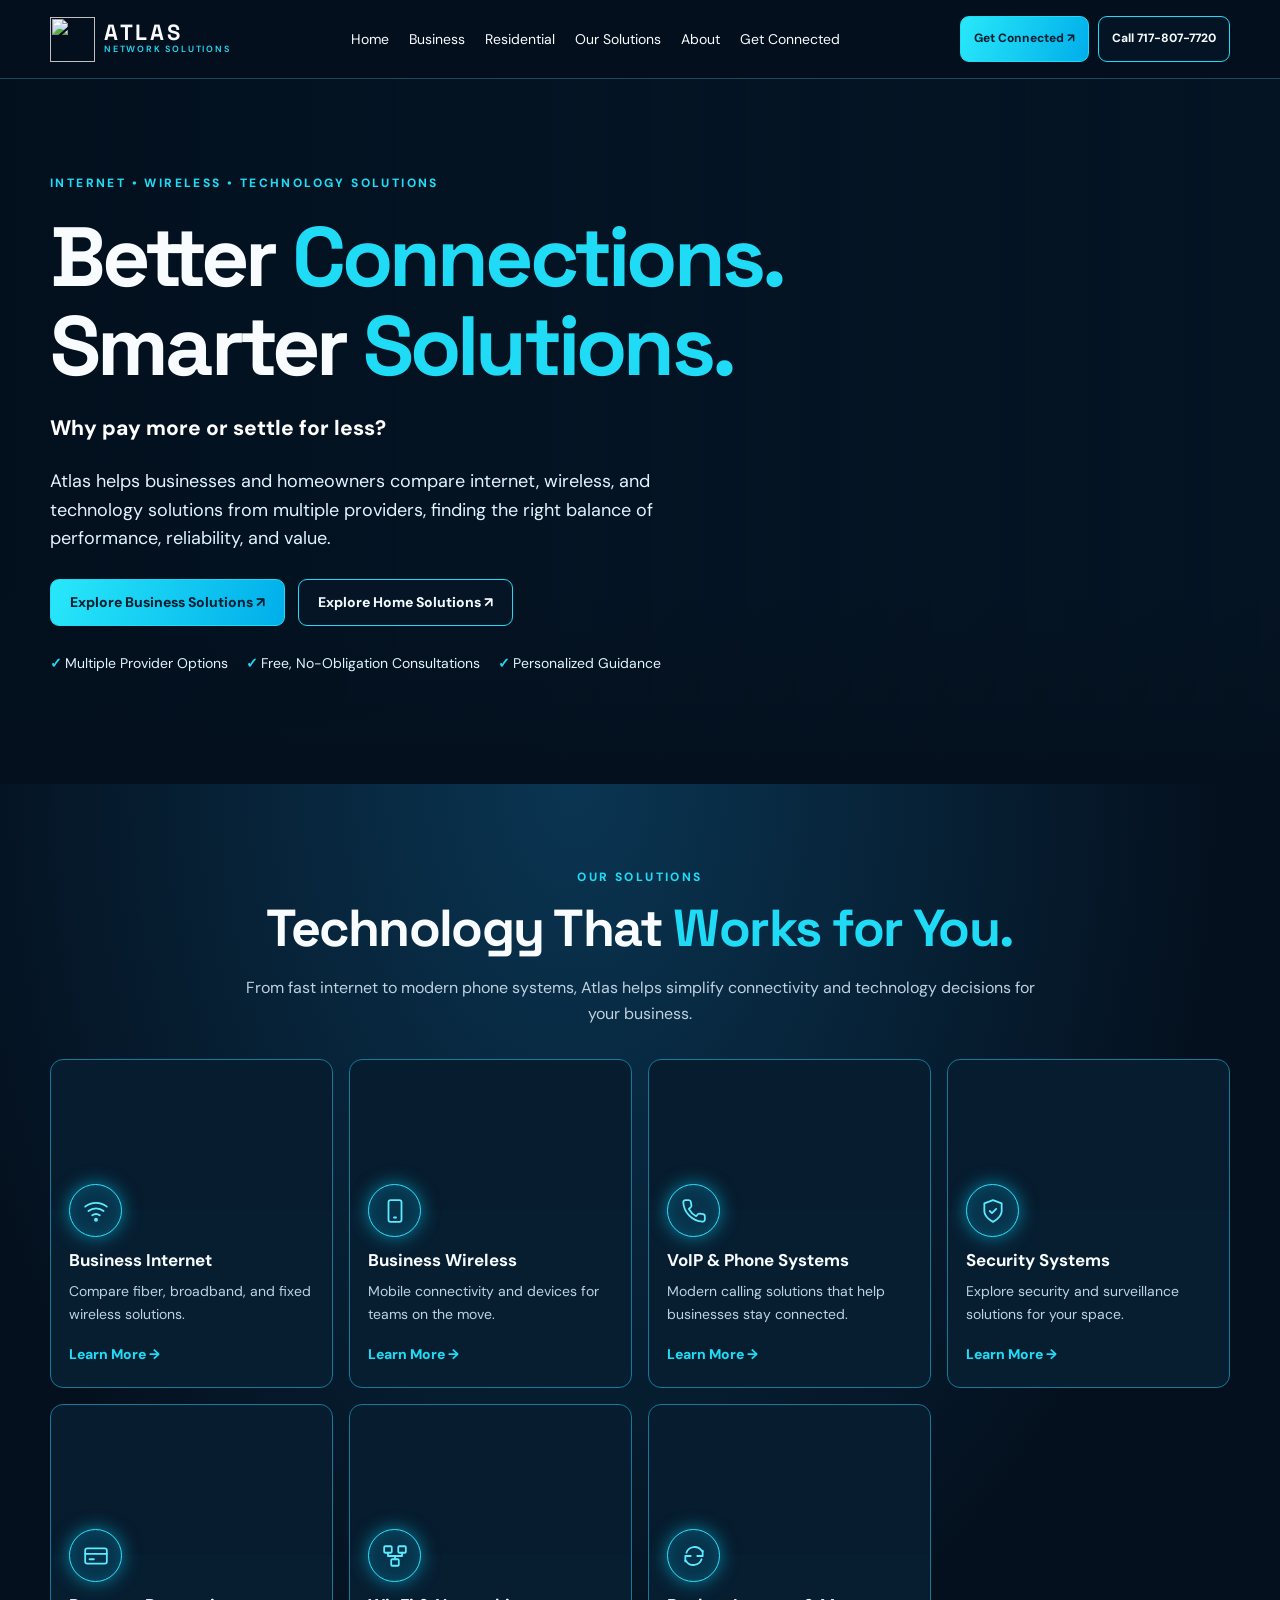
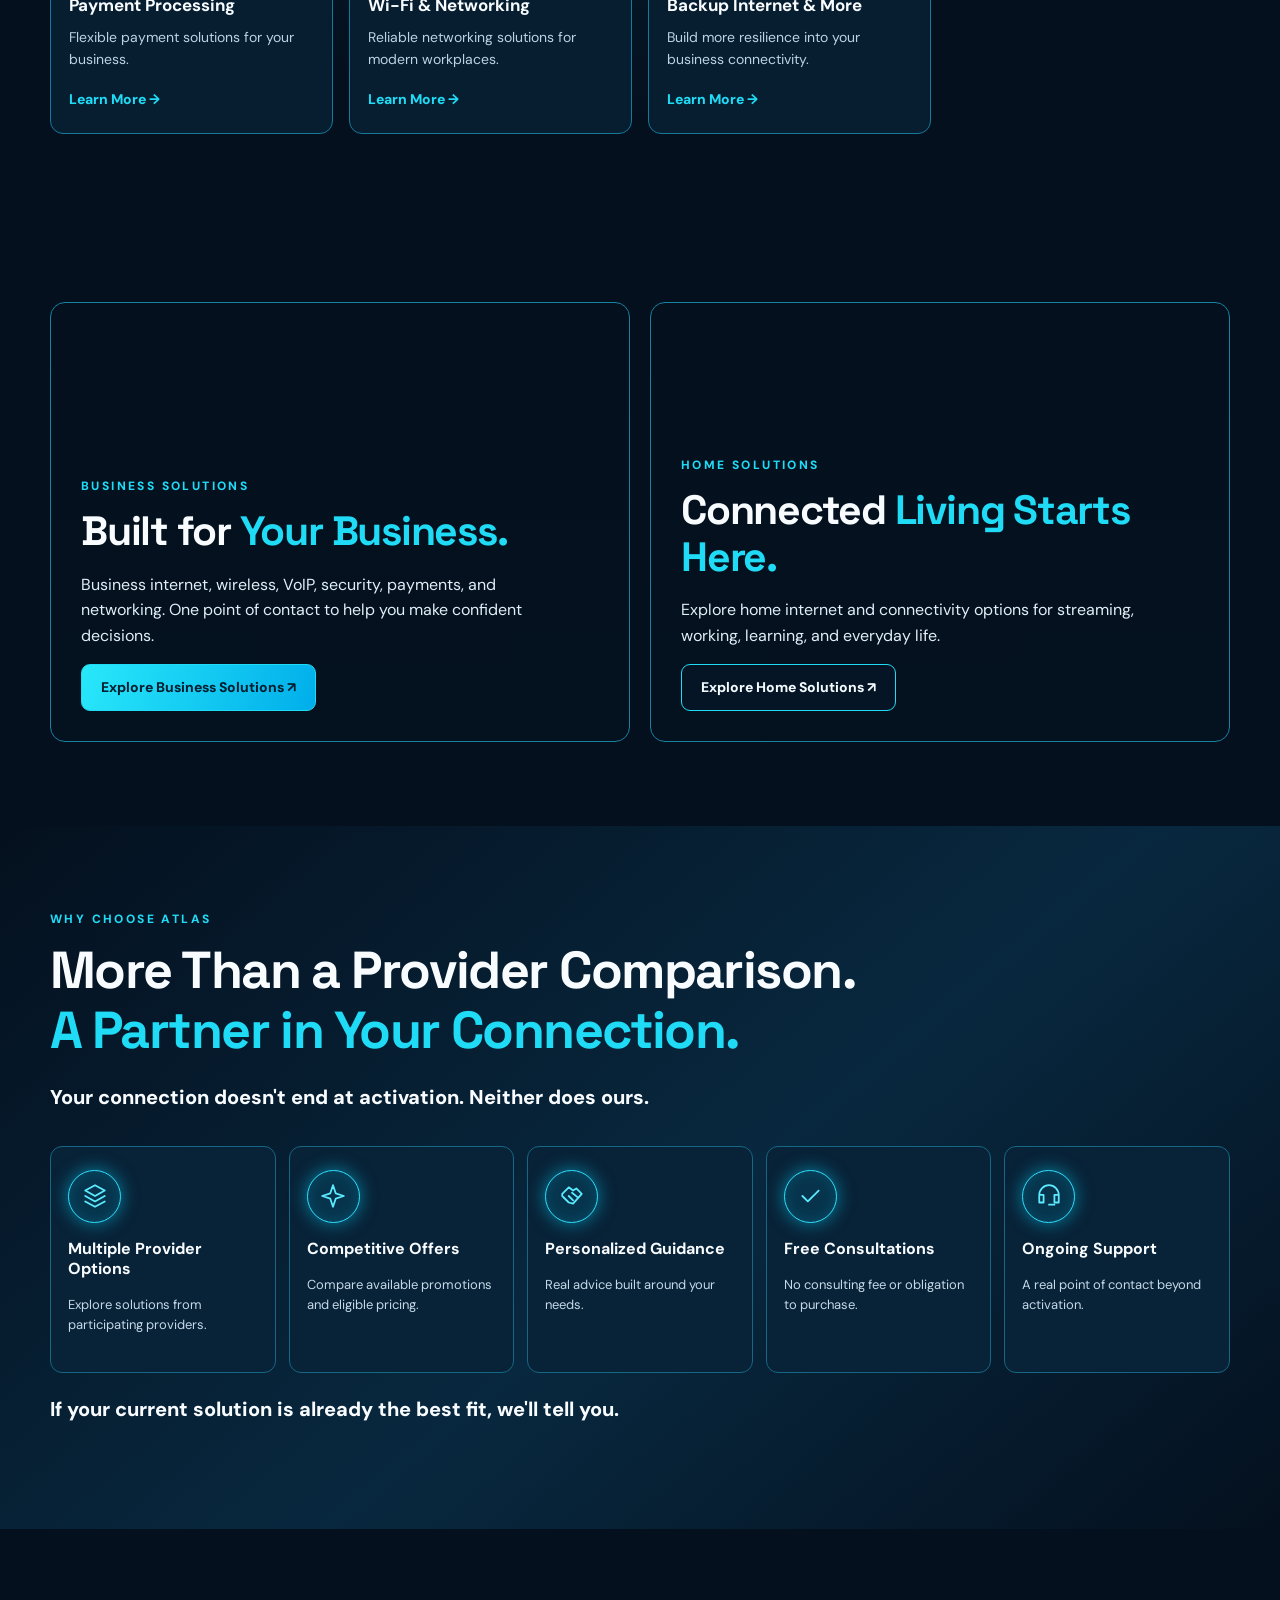
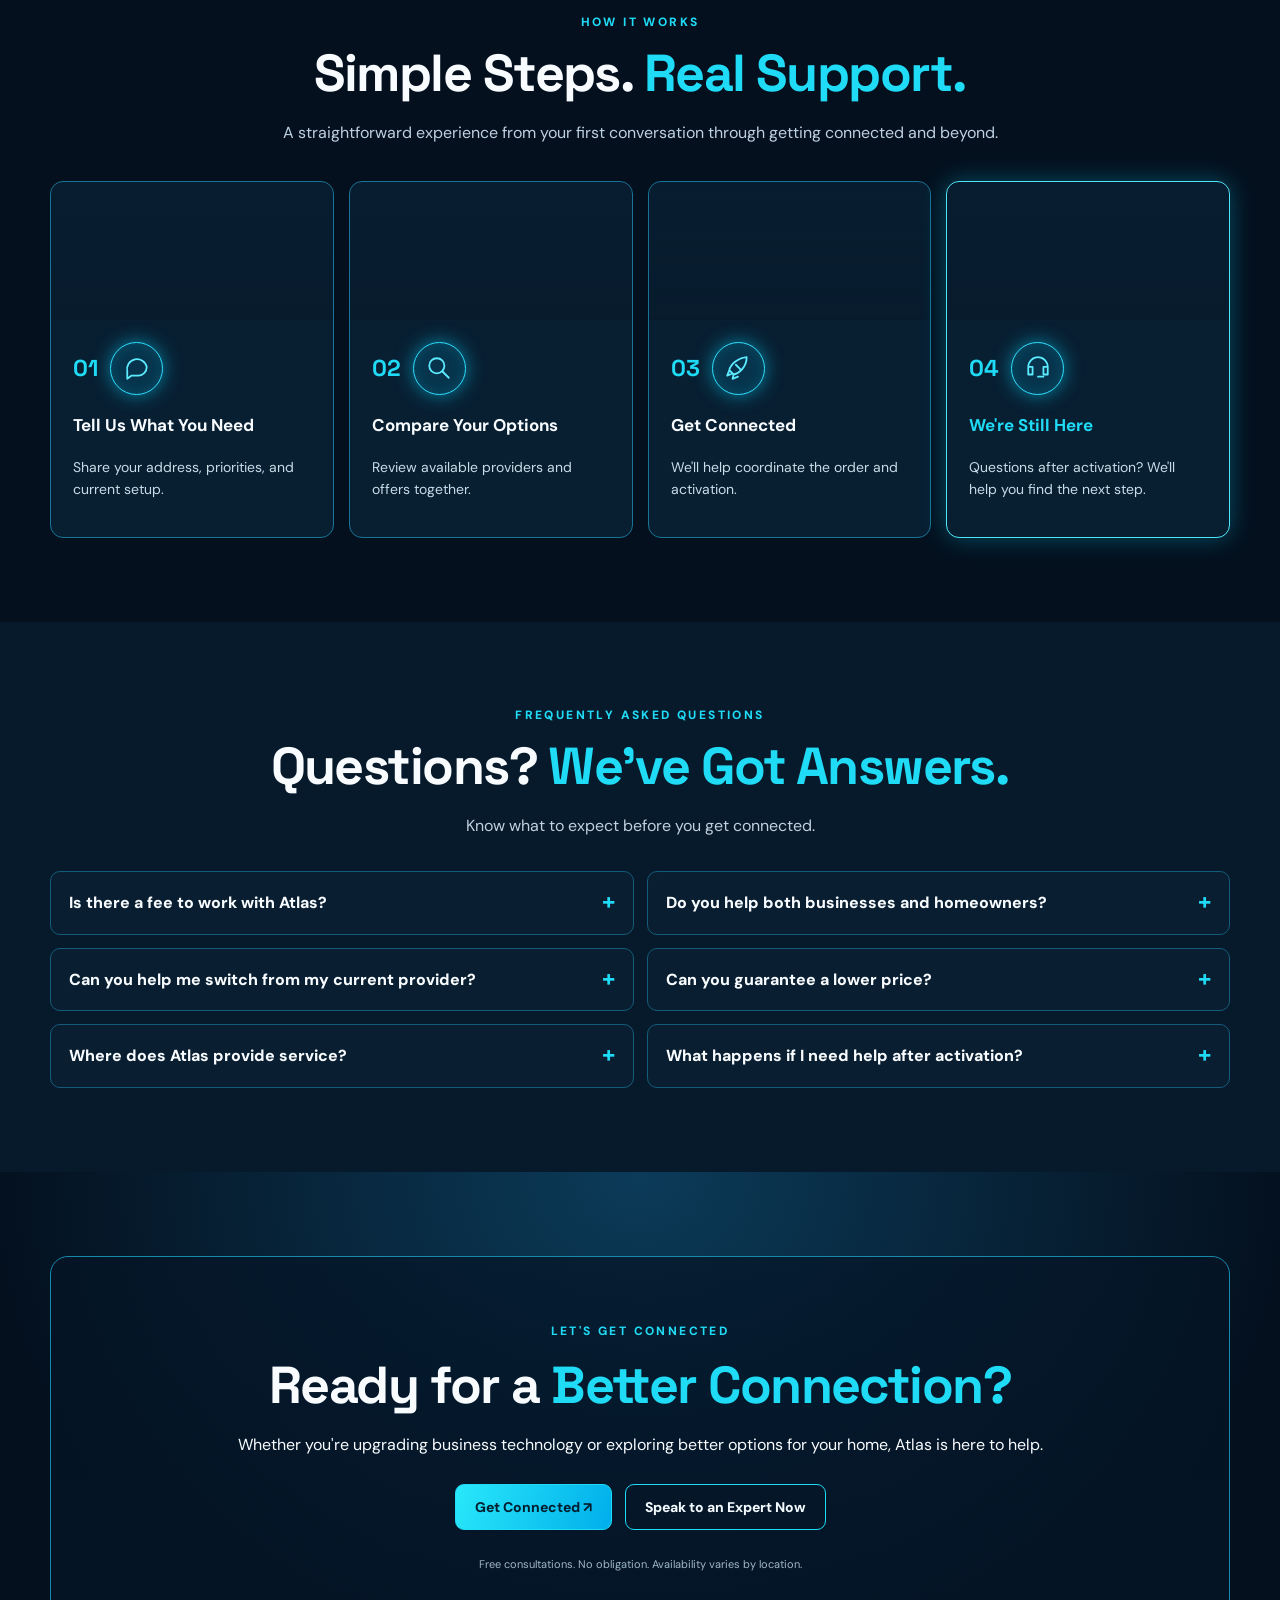
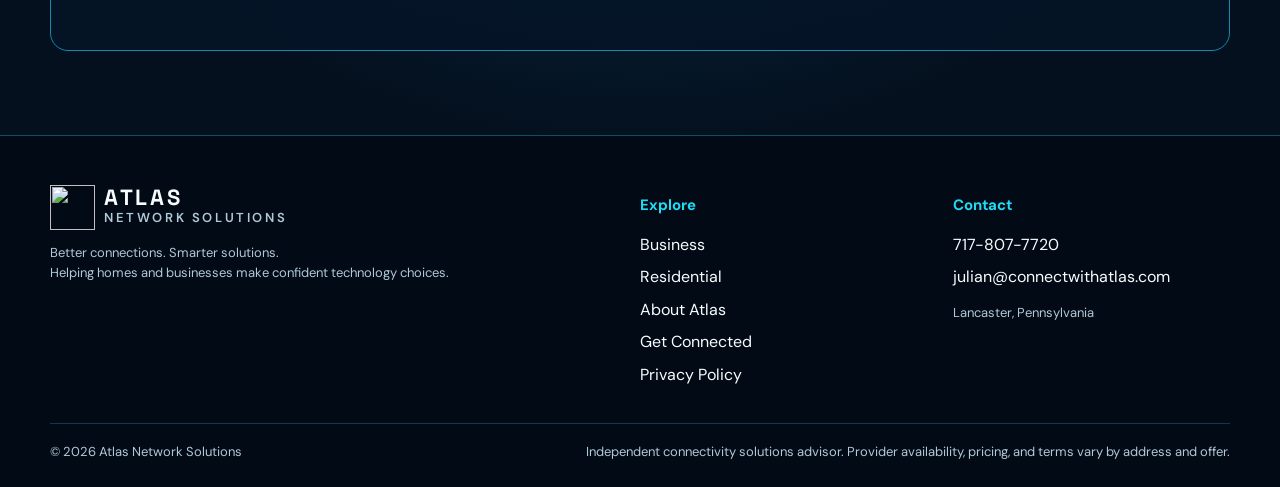
==== index.html @ 1dc601e6 "Add Atlas preview website: index.html" ====
<!doctype html><html lang="en"><head><meta charset="utf-8"><meta name="viewport" content="width=device-width,initial-scale=1"><meta name="theme-color" content="#061321"><meta name="description" content="Atlas Network Solutions helps businesses and homeowners compare internet, wireless and technology options. Free, no-obligation consultations."><title>Atlas Network Solutions | Better Connections. Smarter Solutions.</title><link rel="preconnect" href="https://fonts.googleapis.com"><link rel="preconnect" href="https://fonts.gstatic.com" crossorigin><link href="https://fonts.googleapis.com/css2?family=DM+Sans:wght@400;500;600;700;800&family=Space+Grotesk:wght@400;500;600;700&display=swap" rel="stylesheet">
<style>
:root{--bg:#04101e;--surface:#081e31;--surface2:#0a273e;--cyan:#20dbf5;--muted:#bfd1e0;--line:#155a77;--white:#f8fcff}*{box-sizing:border-box}html{scroll-behavior:smooth}body{margin:0;background:var(--bg);color:var(--white);font:16px/1.6 'DM Sans',sans-serif}a{color:inherit;text-decoration:none}button{font:inherit}a:focus-visible,button:focus-visible,summary:focus-visible{outline:3px solid #fff;outline-offset:3px}.skip{position:absolute;left:-9999px}.skip:focus{left:12px;top:12px;z-index:100;background:#fff;color:#000;padding:12px}.container{width:min(1180px,calc(100% - 42px));margin:auto}.top{position:sticky;top:0;z-index:20;background:#04101ef2;border-bottom:1px solid #1a4960;backdrop-filter:blur(12px)}.top-inner{min-height:78px;display:flex;align-items:center;gap:22px}.brand{display:flex;align-items:center;gap:9px;white-space:nowrap;font:700 22px/1 'Space Grotesk',sans-serif;letter-spacing:.12em}.brand img{width:45px;height:45px;object-fit:contain}.brand small{display:block;color:var(--cyan);font:600 9px/1.5 'DM Sans',sans-serif;letter-spacing:.2em}.nav{display:flex;gap:20px;margin:auto;font-size:14px}.nav a:hover{color:var(--cyan)}.top-actions{display:flex;gap:9px}.btn{display:inline-flex;align-items:center;justify-content:center;gap:8px;border-radius:9px;border:1px solid var(--cyan);min-height:46px;padding:11px 19px;font-weight:800;font-size:14px;text-align:center;transition:transform .2s,box-shadow .2s}.btn:hover{transform:translateY(-2px);box-shadow:0 0 22px #00c7fa4a}.btn-primary{background:linear-gradient(110deg,#29e8fa,#00aeea);color:#002032}.btn-ghost{background:#061728bb;color:#f3fbff}.top-actions .btn{padding:9px 13px;font-size:12px}.menu{display:none;background:transparent;border:1px solid var(--line);color:#fff;padding:8px 11px;border-radius:8px}.hero{min-height:680px;position:relative;display:flex;align-items:center;isolation:isolate;overflow:hidden;background:linear-gradient(90deg,#02101ef0 0%,#041424d9 43%,#051a2b5c 100%),url('https://images.unsplash.com/photo-1497366811353-6870744d04b2?auto=format&fit=crop&w=1800&q=85') center/cover}.hero:after{content:"";position:absolute;inset:auto 0 0;height:190px;background:linear-gradient(transparent,var(--bg));z-index:-1}.hero-content{padding:95px 0 110px;max-width:790px}.eyebrow{color:var(--cyan);text-transform:uppercase;font-size:12px;font-weight:800;letter-spacing:.2em}.hero h1{font:700 clamp(44px,6.6vw,84px)/1.06 'Space Grotesk',sans-serif;letter-spacing:-.045em;margin:20px 0}.accent{color:var(--cyan)}.hero p{max-width:680px;font-size:18px;color:#e3f3ff}.hero .tagline{font-size:21px;font-weight:800;color:#fff}.actions{display:flex;gap:13px;flex-wrap:wrap;margin:26px 0}.proof{display:flex;gap:18px;flex-wrap:wrap;color:#e1f5fd;font-size:14px}.proof span:before{content:"✓ ";color:var(--cyan);font-weight:900}.section{padding:84px 0}.section h2{font:700 clamp(30px,4.2vw,52px)/1.15 'Space Grotesk',sans-serif;letter-spacing:-.03em;margin:12px 0 16px}.muted{color:var(--muted)}.center{text-align:center}.section-intro{max-width:790px;margin:0 auto 33px}.solutions{background:radial-gradient(ellipse at 45% 0,#0a3552,var(--bg) 65%)}.cards{display:grid;grid-template-columns:repeat(4,1fr);gap:16px}.service{overflow:hidden;border:1px solid #15799c;border-radius:13px;background:#071e31;display:flex;flex-direction:column;transition:transform .2s}.service:hover{transform:translateY(-4px)}.service-photo{height:150px;background:linear-gradient(0deg,#0615254d,#06152520),var(--img) center/cover}.service-body{padding:17px 18px 22px;display:flex;flex-direction:column;flex:1}.glow-icon{width:53px;height:53px;display:grid;place-items:center;border-radius:50%;border:1px solid #31dfff;background:#07344c;box-shadow:0 0 18px #00d9ff8a,inset 0 0 14px #00d9ff26;color:#5ceaff}.glow-icon svg{width:26px;height:26px}.service .glow-icon{margin-top:-43px;position:relative;margin-bottom:12px}.service h3{font-size:17px;line-height:1.3;margin:0 0 9px}.service p{font-size:14px;color:#bcd3e2;margin:0 0 18px}.service a{color:var(--cyan);font-weight:800;font-size:14px;margin-top:auto}.audiences{display:grid;grid-template-columns:1fr 1fr;gap:20px}.audience{min-height:440px;display:flex;align-items:end;border:1px solid #1782a2;border-radius:15px;overflow:hidden;background:linear-gradient(0deg,#04111ff7,#04111f82 57%,#04111f12),var(--img) center/cover}.audience-content{padding:30px}.audience h2{font-size:clamp(28px,3.2vw,42px)}.audience p{max-width:460px;color:#e0eff7}.why{background:linear-gradient(140deg,#04101e,#08283f 55%,#04101e)}.benefits{display:grid;grid-template-columns:repeat(5,1fr);gap:13px;margin-top:33px}.benefit{border:1px solid #166785;background:#082237;border-radius:12px;padding:23px 17px}.benefit h3{font-size:16px;line-height:1.25}.benefit p{font-size:13px;color:#c5d9e8}.statement{font-weight:800;font-size:20px}.steps{display:grid;grid-template-columns:repeat(4,1fr);gap:15px;margin-top:35px}.step{border:1px solid #187496;border-radius:13px;overflow:hidden;background:#081f32}.step-photo{height:138px;background:linear-gradient(#05152530,#05152560),var(--img) center/cover}.step-body{padding:22px}.step-top{display:flex;align-items:center;gap:12px}.number{color:var(--cyan);font:700 23px 'Space Grotesk',sans-serif}.step h3{font-size:17px}.step p{color:#c8dce8;font-size:14px}.step.featured{border-color:#50e6fa;box-shadow:0 0 24px #00d9ff4f}.step.featured h3{color:var(--cyan)}.faq{background:#071a2b}.faq-grid{display:grid;grid-template-columns:1fr 1fr;gap:13px}.faq details{background:#091e30;border:1px solid #145c79;border-radius:10px;padding:18px}.faq summary{cursor:pointer;font-weight:800;display:flex;justify-content:space-between;gap:12px;list-style:none}.faq summary:after{content:"+";color:var(--cyan);font-size:23px;line-height:1}.faq details[open] summary:after{content:"−"}.faq details p{font-size:14px;color:#c5d8e7;margin-bottom:0}.cta{background:radial-gradient(ellipse at top,#0b3b59,#04101e 72%)}.cta-panel{text-align:center;padding:65px 25px;border:1px solid #1689ac;border-radius:18px;background:linear-gradient(#041426b5,#041426de),url('https://images.unsplash.com/photo-1600607687920-4e2a09cf159d?auto=format&fit=crop&w=1100&q=85') center/cover}.cta-panel h2{max-width:760px;margin:15px auto}.cta-panel .actions{justify-content:center}.footer{padding:42px 0 25px;background:#020b15;border-top:1px solid #124d68}.footer-grid{display:grid;grid-template-columns:2fr 1fr 1fr;gap:35px}.footer a{display:block;margin:7px 0}.footer .brand{display:flex}.footer h3{font-size:15px;color:var(--cyan)}.footer p,.footer small{font-size:13px;color:#b1c8d8}.footer-bottom{border-top:1px solid #12384f;padding-top:18px;margin-top:28px;display:flex;justify-content:space-between;gap:12px;flex-wrap:wrap}.photo-note{font-size:11px;color:#9fb8c8}
@media(max-width:1050px){.nav{gap:12px}.top-actions .btn-ghost{display:none}.cards{grid-template-columns:repeat(3,1fr)}.benefits{grid-template-columns:repeat(3,1fr)}}
@media(max-width:720px){.container{width:calc(100% - 34px)}.top-inner{min-height:68px;flex-wrap:wrap}.brand{font-size:18px}.brand img{width:39px;height:39px}.top-actions{margin-left:auto}.top-actions .btn{font-size:11px;padding:8px 10px}.menu{display:block}.nav{display:none;order:5;flex-basis:100%;margin:0;padding:10px 0 15px;flex-direction:column}.nav.open{display:flex}.nav a{padding:9px 0;border-top:1px solid #19425b}.hero{min-height:680px;background-position:65% center;background-image:linear-gradient(0deg,#04101ef5,#04101ed9 52%,#04101e70),url('https://images.unsplash.com/photo-1497366811353-6870744d04b2?auto=format&fit=crop&w=1800&q=85')}.hero-content{padding:70px 0}.hero p{font-size:16px}.section{padding:62px 0}.cards{grid-template-columns:repeat(2,1fr);gap:10px}.service-photo{height:110px}.service-body{padding:14px}.service h3{font-size:15px}.service p{font-size:12px}.audiences{grid-template-columns:1fr}.audience{min-height:360px}.benefits{grid-template-columns:1fr 1fr;gap:10px}.benefit{padding:16px 12px}.steps,.faq-grid,.footer-grid{grid-template-columns:1fr}.step-photo{height:180px}.footer-grid{gap:18px}}
@media(max-width:400px){.cards,.benefits{grid-template-columns:1fr}.service-photo{height:170px}.actions{flex-direction:column}.actions .btn{width:100%}}
@media(prefers-reduced-motion:reduce){html{scroll-behavior:auto}*,*:before,*:after{transition:none!important}}
</style></head><body><a class="skip" href="#main">Skip to content</a><header class="top"><div class="container top-inner"><a class="brand" href="index.html" aria-label="Atlas Network Solutions home"><img src="https://i.ibb.co/m5kw20mR/new-logo.png" alt=""><span>ATLAS<small>NETWORK SOLUTIONS</small></span></a><nav class="nav" id="nav" aria-label="Main navigation"><a href="index.html" aria-current="page">Home</a><a href="business.html">Business</a><a href="residential.html">Residential</a><a href="#solutions">Our Solutions</a><a href="about.html">About</a><a href="get-connected.html">Get Connected</a></nav><div class="top-actions"><a class="btn btn-primary" href="get-connected.html">Get Connected ↗</a><a class="btn btn-ghost" href="tel:+17178077720">Call 717-807-7720</a></div><button class="menu" aria-controls="nav" aria-expanded="false" aria-label="Open menu" id="menu">☰</button></div></header>
<main id="main"><section class="hero"><div class="container"><div class="hero-content"><div class="eyebrow">Internet • Wireless • Technology Solutions</div><h1>Better <span class="accent">Connections.</span><br>Smarter <span class="accent">Solutions.</span></h1><p class="tagline">Why pay more or settle for less?</p><p>Atlas helps businesses and homeowners compare internet, wireless, and technology solutions from multiple providers, finding the right balance of performance, reliability, and value.</p><div class="actions"><a class="btn btn-primary" href="business.html">Explore Business Solutions ↗</a><a class="btn btn-ghost" href="residential.html">Explore Home Solutions ↗</a></div><div class="proof"><span>Multiple Provider Options</span><span>Free, No-Obligation Consultations</span><span>Personalized Guidance</span></div></div></div></section>
<section class="section solutions" id="solutions"><div class="container"><div class="center"><div class="eyebrow">Our Solutions</div><h2>Technology That <span class="accent">Works for You.</span></h2><p class="muted section-intro">From fast internet to modern phone systems, Atlas helps simplify connectivity and technology decisions for your business.</p></div><div class="cards"><article class="service"><div class="service-photo" role="img" aria-label="Business Internet" style="--img:url('https://images.unsplash.com/photo-1497366858526-0766cadbe8fa?auto=format&fit=crop&w=800&q=80')"></div><div class="service-body"><span class="glow-icon"><svg aria-hidden="true" viewBox="0 0 24 24" fill="none" stroke="currentColor" stroke-width="1.65" stroke-linecap="round" stroke-linejoin="round"><path d="M2 8a16 16 0 0 1 20 0M5 12a11 11 0 0 1 14 0M8.5 16a6 6 0 0 1 7 0"/><circle cx="12" cy="20" r="1"/></svg></span><h3>Business Internet</h3><p>Compare fiber, broadband, and fixed wireless solutions.</p><a href="business.html">Learn More →</a></div></article><article class="service"><div class="service-photo" role="img" aria-label="Business Wireless" style="--img:url('https://images.unsplash.com/photo-1511707171634-5f897ff02aa9?auto=format&fit=crop&w=800&q=80')"></div><div class="service-body"><span class="glow-icon"><svg aria-hidden="true" viewBox="0 0 24 24" fill="none" stroke="currentColor" stroke-width="1.65" stroke-linecap="round" stroke-linejoin="round"><rect x="6" y="2" width="12" height="20" rx="2"/><path d="M11 18h2"/></svg></span><h3>Business Wireless</h3><p>Mobile connectivity and devices for teams on the move.</p><a href="business.html">Learn More →</a></div></article><article class="service"><div class="service-photo" role="img" aria-label="VoIP & Phone Systems" style="--img:url('https://images.unsplash.com/photo-1497366754035-f200968a6e72?auto=format&fit=crop&w=800&q=80')"></div><div class="service-body"><span class="glow-icon"><svg aria-hidden="true" viewBox="0 0 24 24" fill="none" stroke="currentColor" stroke-width="1.65" stroke-linecap="round" stroke-linejoin="round"><path d="M22 16.9v3a2 2 0 0 1-2.2 2A19 19 0 0 1 2.1 4.2 2 2 0 0 1 4.1 2h3a2 2 0 0 1 2 1.7l.5 3a2 2 0 0 1-.6 1.8L7.2 10a16 16 0 0 0 6.8 6.8l1.5-1.8a2 2 0 0 1 1.8-.6l3 .5a2 2 0 0 1 1.7 2Z"/></svg></span><h3>VoIP & Phone Systems</h3><p>Modern calling solutions that help businesses stay connected.</p><a href="business.html">Learn More →</a></div></article><article class="service"><div class="service-photo" role="img" aria-label="Security Systems" style="--img:url('https://images.unsplash.com/photo-1558002038-1055907df827?auto=format&fit=crop&w=800&q=80')"></div><div class="service-body"><span class="glow-icon"><svg aria-hidden="true" viewBox="0 0 24 24" fill="none" stroke="currentColor" stroke-width="1.65" stroke-linecap="round" stroke-linejoin="round"><path d="M12 22s8-4 8-10V5l-8-3-8 3v7c0 6 8 10 8 10Z"/><path d="m9 12 2 2 4-4"/></svg></span><h3>Security Systems</h3><p>Explore security and surveillance solutions for your space.</p><a href="business.html">Learn More →</a></div></article><article class="service"><div class="service-photo" role="img" aria-label="Payment Processing" style="--img:url('https://images.unsplash.com/photo-1556742049-0cfed4f6a45d?auto=format&fit=crop&w=800&q=80')"></div><div class="service-body"><span class="glow-icon"><svg aria-hidden="true" viewBox="0 0 24 24" fill="none" stroke="currentColor" stroke-width="1.65" stroke-linecap="round" stroke-linejoin="round"><rect x="2" y="5" width="20" height="14" rx="2"/><path d="M2 10h20M6 15h4"/></svg></span><h3>Payment Processing</h3><p>Flexible payment solutions for your business.</p><a href="business.html">Learn More →</a></div></article><article class="service"><div class="service-photo" role="img" aria-label="Wi-Fi & Networking" style="--img:url('https://images.unsplash.com/photo-1544197150-b99a580bb7a8?auto=format&fit=crop&w=800&q=80')"></div><div class="service-body"><span class="glow-icon"><svg aria-hidden="true" viewBox="0 0 24 24" fill="none" stroke="currentColor" stroke-width="1.65" stroke-linecap="round" stroke-linejoin="round"><rect x="2" y="3" width="7" height="6" rx="1"/><rect x="15" y="3" width="7" height="6" rx="1"/><rect x="8.5" y="15" width="7" height="6" rx="1"/><path d="M5.5 9v3h13V9M12 12v3"/></svg></span><h3>Wi-Fi & Networking</h3><p>Reliable networking solutions for modern workplaces.</p><a href="business.html">Learn More →</a></div></article><article class="service"><div class="service-photo" role="img" aria-label="Backup Internet & More" style="--img:url('https://images.unsplash.com/photo-1558494949-ef010cbdcc31?auto=format&fit=crop&w=800&q=80')"></div><div class="service-body"><span class="glow-icon"><svg aria-hidden="true" viewBox="0 0 24 24" fill="none" stroke="currentColor" stroke-width="1.65" stroke-linecap="round" stroke-linejoin="round"><path d="M20 7v5h-5M4 17v-5h5"/><path d="M5 9a8 8 0 0 1 14-2l1 1M4 16l1 1a8 8 0 0 0 14-2"/></svg></span><h3>Backup Internet & More</h3><p>Build more resilience into your business connectivity.</p><a href="business.html">Learn More →</a></div></article></div></div></section>
<section class="section"><div class="container audiences"><article class="audience" style="--img:url('https://images.unsplash.com/photo-1497366754035-f200968a6e72?auto=format&fit=crop&w=1100&q=85')"><div class="audience-content"><div class="eyebrow">Business Solutions</div><h2>Built for <span class="accent">Your Business.</span></h2><p>Business internet, wireless, VoIP, security, payments, and networking. One point of contact to help you make confident decisions.</p><a class="btn btn-primary" href="business.html">Explore Business Solutions ↗</a></div></article><article class="audience" style="--img:url('https://images.unsplash.com/photo-1600607687920-4e2a09cf159d?auto=format&fit=crop&w=1100&q=85')"><div class="audience-content"><div class="eyebrow">Home Solutions</div><h2>Connected <span class="accent">Living Starts Here.</span></h2><p>Explore home internet and connectivity options for streaming, working, learning, and everyday life.</p><a class="btn btn-ghost" href="residential.html">Explore Home Solutions ↗</a></div></article></div></section>
<section class="section why"><div class="container"><div class="eyebrow">Why Choose Atlas</div><h2>More Than a Provider Comparison.<br><span class="accent">A Partner in Your Connection.</span></h2><p class="statement">Your connection doesn't end at activation. Neither does ours.</p><div class="benefits"><article class="benefit"><span class="glow-icon"><svg aria-hidden="true" viewBox="0 0 24 24" fill="none" stroke="currentColor" stroke-width="1.65" stroke-linecap="round" stroke-linejoin="round"><path d="m12 2 9 5-9 5-9-5 9-5ZM3 12l9 5 9-5M3 17l9 5 9-5"/></svg></span><h3>Multiple Provider Options</h3><p>Explore solutions from participating providers.</p></article><article class="benefit"><span class="glow-icon"><svg aria-hidden="true" viewBox="0 0 24 24" fill="none" stroke="currentColor" stroke-width="1.65" stroke-linecap="round" stroke-linejoin="round"><path d="m12 2 2.5 7.5L22 12l-7.5 2.5L12 22l-2.5-7.5L2 12l7.5-2.5L12 2Z"/></svg></span><h3>Competitive Offers</h3><p>Compare available promotions and eligible pricing.</p></article><article class="benefit"><span class="glow-icon"><svg aria-hidden="true" viewBox="0 0 24 24" fill="none" stroke="currentColor" stroke-width="1.65" stroke-linecap="round" stroke-linejoin="round"><path d="M3 10 9 4l4 3 3-2 5 5-8 9-4-1-6-6ZM9 12l4 4M12 9l5 4"/></svg></span><h3>Personalized Guidance</h3><p>Real advice built around your needs.</p></article><article class="benefit"><span class="glow-icon"><svg aria-hidden="true" viewBox="0 0 24 24" fill="none" stroke="currentColor" stroke-width="1.65" stroke-linecap="round" stroke-linejoin="round"><path d="m5 12 5 5L20 7"/></svg></span><h3>Free Consultations</h3><p>No consulting fee or obligation to purchase.</p></article><article class="benefit"><span class="glow-icon"><svg aria-hidden="true" viewBox="0 0 24 24" fill="none" stroke="currentColor" stroke-width="1.65" stroke-linecap="round" stroke-linejoin="round"><path d="M3 14v-3a9 9 0 0 1 18 0v3M3 14v4h4v-7H3v3ZM21 14v4h-4v-7h4v3ZM17 20h-5"/></svg></span><h3>Ongoing Support</h3><p>A real point of contact beyond activation.</p></article></div><p class="statement">If your current solution is already the best fit, we'll tell you.</p></div></section>
<section class="section" id="how"><div class="container"><div class="center"><div class="eyebrow">How It Works</div><h2>Simple Steps. <span class="accent">Real Support.</span></h2><p class="muted section-intro">A straightforward experience from your first conversation through getting connected and beyond.</p></div><div class="steps"><article class="step "><div class="step-photo" style="--img:url('https://images.unsplash.com/photo-1497366754035-f200968a6e72?auto=format&fit=crop&w=1100&q=85')"></div><div class="step-body"><div class="step-top"><span class="number">01</span><span class="glow-icon"><svg aria-hidden="true" viewBox="0 0 24 24" fill="none" stroke="currentColor" stroke-width="1.65" stroke-linecap="round" stroke-linejoin="round"><path d="M21 11a8 8 0 0 1-8 8H7l-4 3v-7a8 8 0 1 1 18-4Z"/></svg></span></div><h3>Tell Us What You Need</h3><p>Share your address, priorities, and current setup.</p></div></article><article class="step "><div class="step-photo" style="--img:url('https://images.unsplash.com/photo-1544197150-b99a580bb7a8?auto=format&fit=crop&w=800&q=80')"></div><div class="step-body"><div class="step-top"><span class="number">02</span><span class="glow-icon"><svg aria-hidden="true" viewBox="0 0 24 24" fill="none" stroke="currentColor" stroke-width="1.65" stroke-linecap="round" stroke-linejoin="round"><circle cx="10" cy="10" r="7"/><path d="m15 15 6 6"/></svg></span></div><h3>Compare Your Options</h3><p>Review available providers and offers together.</p></div></article><article class="step "><div class="step-photo" style="--img:url('https://images.unsplash.com/photo-1521791136064-7986c2920216?auto=format&fit=crop&w=900&q=80')"></div><div class="step-body"><div class="step-top"><span class="number">03</span><span class="glow-icon"><svg aria-hidden="true" viewBox="0 0 24 24" fill="none" stroke="currentColor" stroke-width="1.65" stroke-linecap="round" stroke-linejoin="round"><path d="M4 14c1-5 7-11 16-12 0 9-7 15-12 16l-4-4ZM10 9l5 5M4 14l-2 5 5-2M8 18l-1 4 5-2"/></svg></span></div><h3>Get Connected</h3><p>We'll help coordinate the order and activation.</p></div></article><article class="step featured"><div class="step-photo" style="--img:url('https://images.unsplash.com/photo-1497366754035-f200968a6e72?auto=format&fit=crop&w=1100&q=85')"></div><div class="step-body"><div class="step-top"><span class="number">04</span><span class="glow-icon"><svg aria-hidden="true" viewBox="0 0 24 24" fill="none" stroke="currentColor" stroke-width="1.65" stroke-linecap="round" stroke-linejoin="round"><path d="M3 14v-3a9 9 0 0 1 18 0v3M3 14v4h4v-7H3v3ZM21 14v4h-4v-7h4v3ZM17 20h-5"/></svg></span></div><h3>We're Still Here</h3><p>Questions after activation? We'll help you find the next step.</p></div></article></div></div></section>
<section class="section faq" id="faq"><div class="container"><div class="center"><div class="eyebrow">Frequently Asked Questions</div><h2>Questions? <span class="accent">We've Got Answers.</span></h2><p class="muted section-intro">Know what to expect before you get connected.</p></div><div class="faq-grid"><details><summary>Is there a fee to work with Atlas?</summary><p>No. Atlas offers free, no-obligation consultations and is compensated by participating providers.</p></details><details><summary>Do you help both businesses and homeowners?</summary><p>Yes. We help businesses and residential customers explore eligible connectivity solutions.</p></details><details><summary>Can you help me switch from my current provider?</summary><p>Yes. We can help compare options and coordinate eligible new orders or transitions.</p></details><details><summary>Can you guarantee a lower price?</summary><p>No. Pricing, eligibility, and availability vary by provider and address. If your current setup is the better fit, we'll tell you.</p></details><details><summary>Where does Atlas provide service?</summary><p>Atlas is based in Lancaster, Pennsylvania, and works across multiple markets, depending on provider availability.</p></details><details><summary>What happens if I need help after activation?</summary><p>Atlas can help with provider coordination and account questions. Network repairs and carrier technical support remain with the provider.</p></details></div></div></section>
<section class="section cta"><div class="container"><div class="cta-panel"><div class="eyebrow">Let's Get Connected</div><h2>Ready for a <span class="accent">Better Connection?</span></h2><p>Whether you're upgrading business technology or exploring better options for your home, Atlas is here to help.</p><div class="actions"><a class="btn btn-primary" href="get-connected.html">Get Connected ↗</a><a class="btn btn-ghost" href="tel:+17178077720">Speak to an Expert Now</a></div><p class="photo-note">Free consultations. No obligation. Availability varies by location.</p></div></div></section></main>
<footer class="footer"><div class="container footer-grid"><div><a class="brand" href="index.html"><img src="https://i.ibb.co/m5kw20mR/new-logo.png" alt=""><span>ATLAS<small>NETWORK SOLUTIONS</small></span></a><p>Better connections. Smarter solutions.<br>Helping homes and businesses make confident technology choices.</p></div><div><h3>Explore</h3><a href="business.html">Business</a><a href="residential.html">Residential</a><a href="about.html">About Atlas</a><a href="get-connected.html">Get Connected</a><a href="privacy.html">Privacy Policy</a></div><div><h3>Contact</h3><a href="tel:+17178077720">717-807-7720</a><a href="mailto:julian@connectwithatlas.com">julian@connectwithatlas.com</a><p>Lancaster, Pennsylvania</p></div></div><div class="container footer-bottom"><small>© 2026 Atlas Network Solutions</small><small>Independent connectivity solutions advisor. Provider availability, pricing, and terms vary by address and offer.</small></div></footer><script>const m=document.getElementById('menu'),n=document.getElementById('nav');m.addEventListener('click',()=>{let o=n.classList.toggle('open');m.setAttribute('aria-expanded',String(o));m.setAttribute('aria-label',o?'Close menu':'Open menu')});n.querySelectorAll('a').forEach(a=>a.addEventListener('click',()=>{n.classList.remove('open');m.setAttribute('aria-expanded','false')}));</script></body></html>
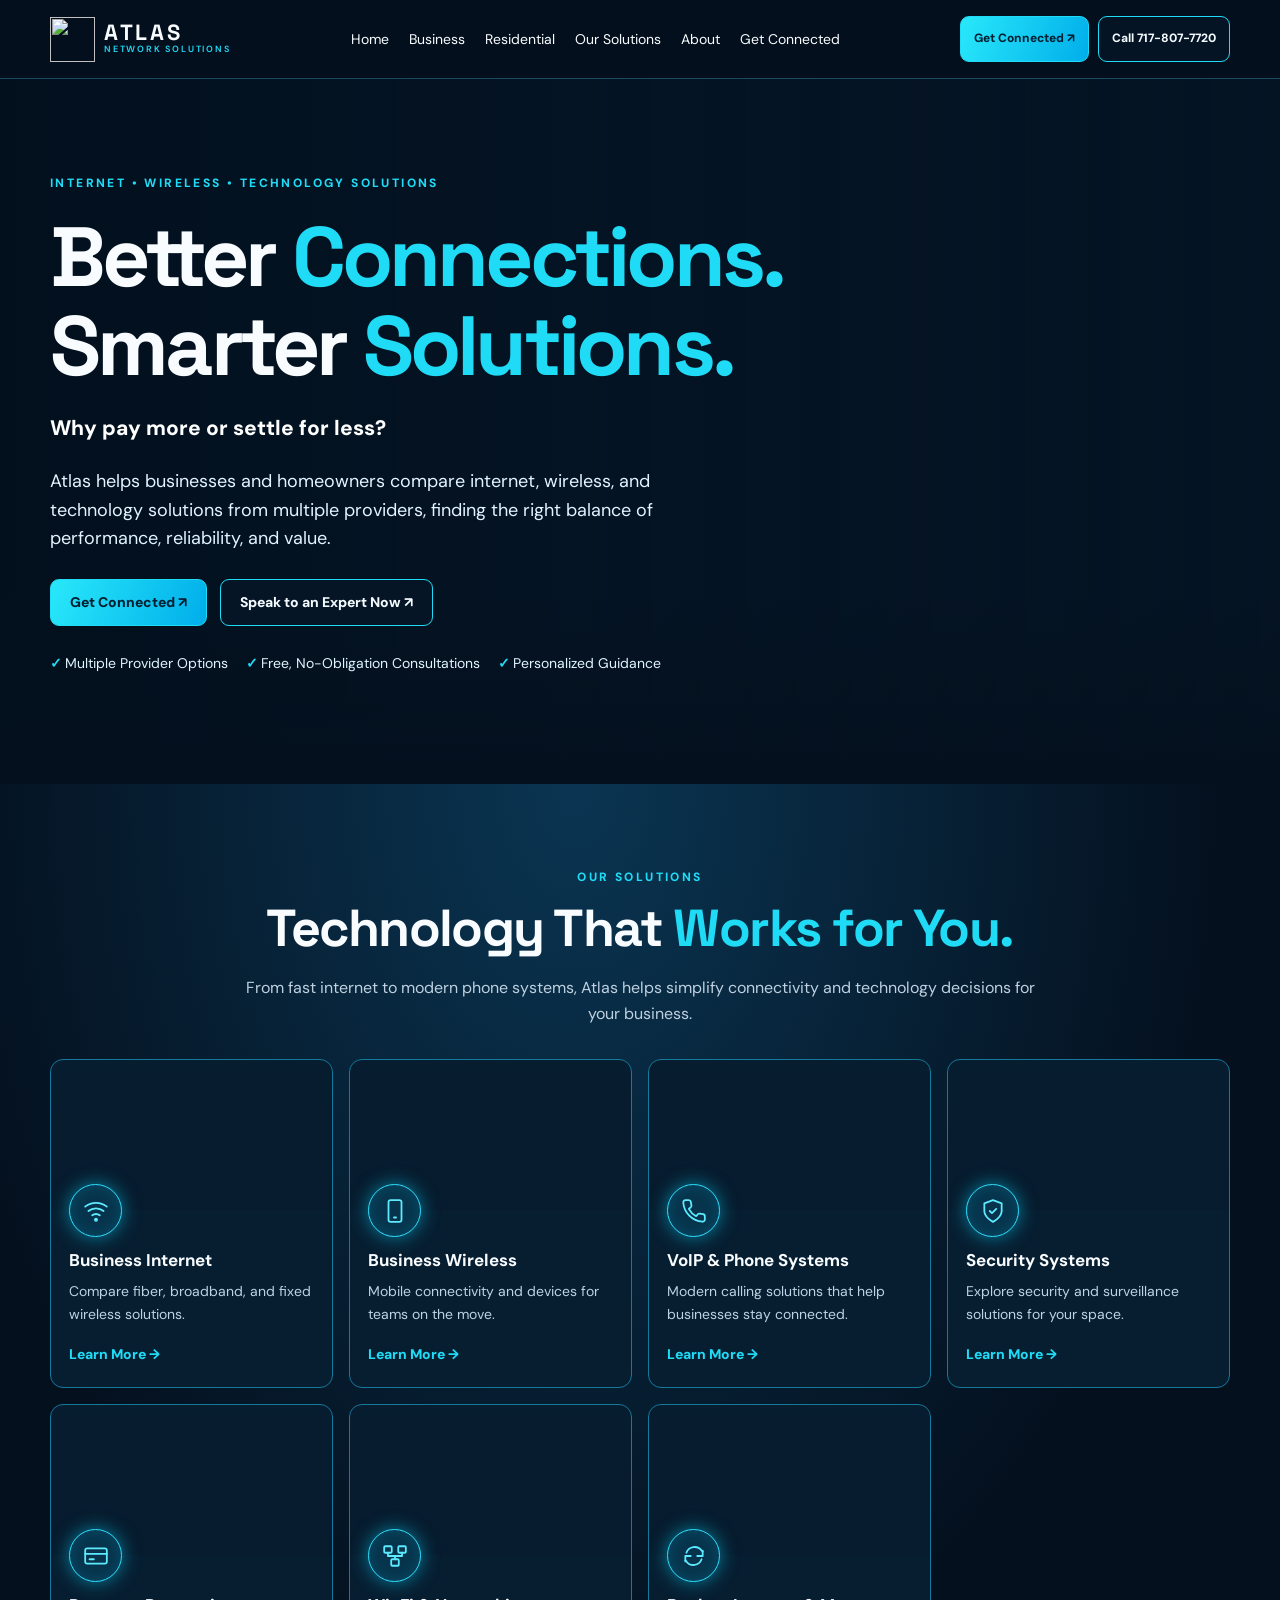
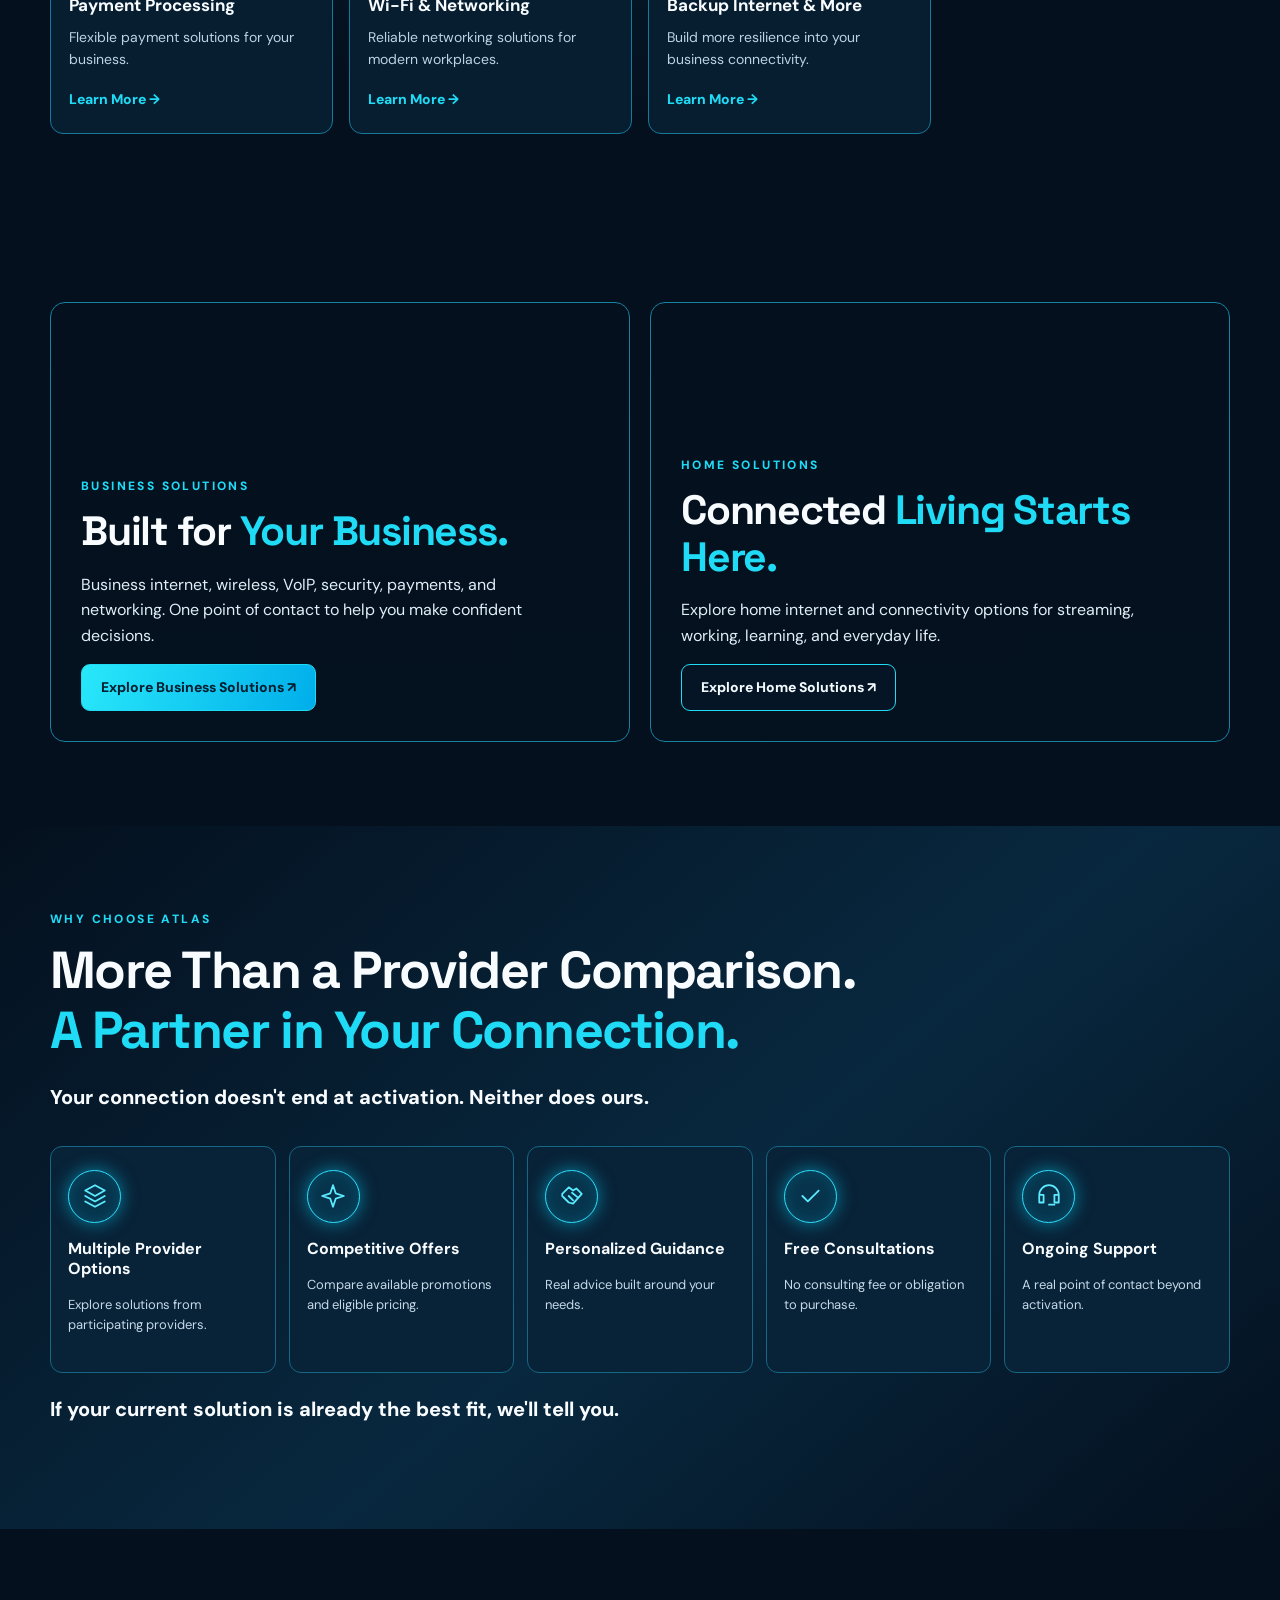
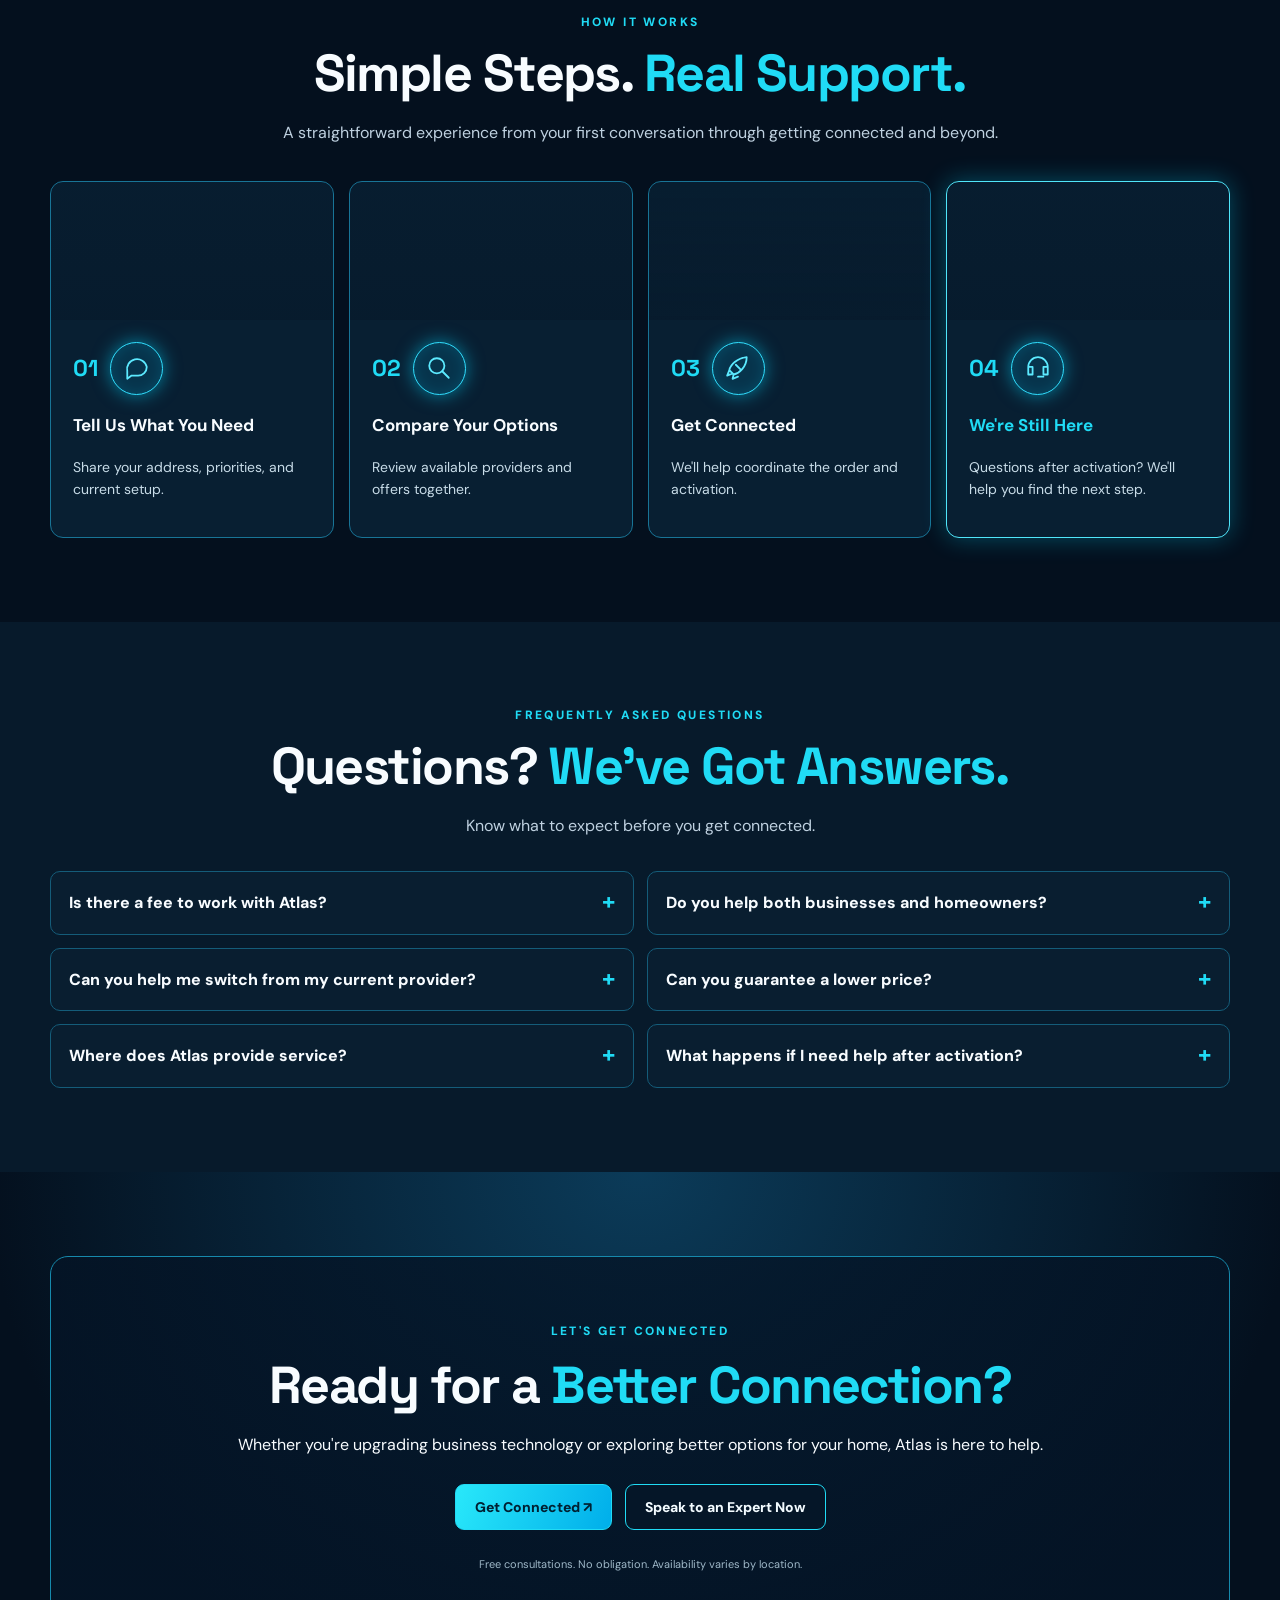
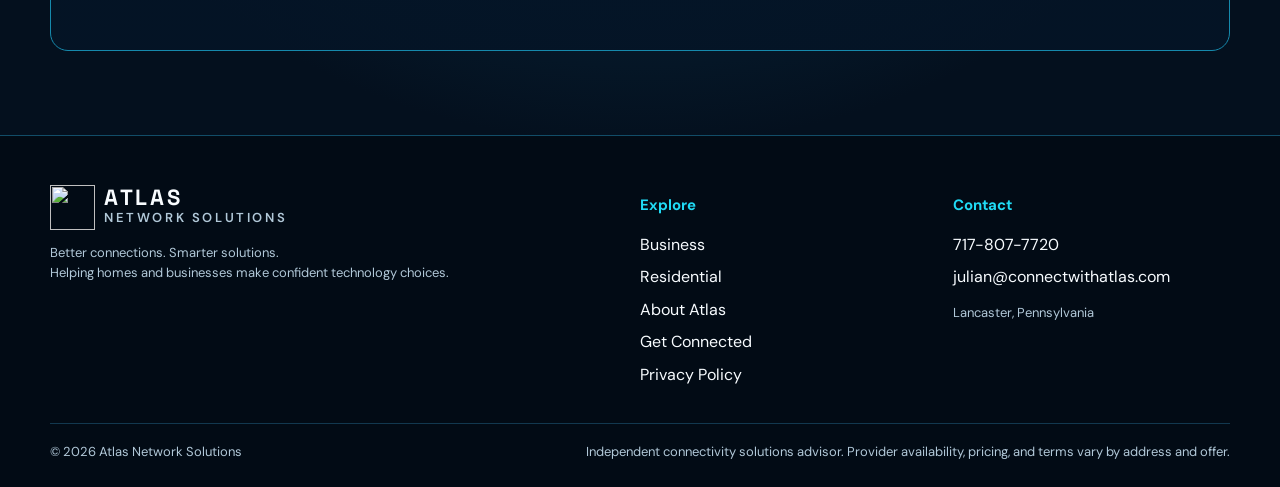
==== commit ddf59a4e: "Polish Atlas homepage imagery, navigation and conversion CTAs" ====
--- a/index.html
+++ b/index.html
@@ -1,16 +1,16 @@
 <!doctype html><html lang="en"><head><meta charset="utf-8"><meta name="viewport" content="width=device-width,initial-scale=1"><meta name="theme-color" content="#061321"><meta name="description" content="Atlas Network Solutions helps businesses and homeowners compare internet, wireless and technology options. Free, no-obligation consultations."><title>Atlas Network Solutions | Better Connections. Smarter Solutions.</title><link rel="preconnect" href="https://fonts.googleapis.com"><link rel="preconnect" href="https://fonts.gstatic.com" crossorigin><link href="https://fonts.googleapis.com/css2?family=DM+Sans:wght@400;500;600;700;800&family=Space+Grotesk:wght@400;500;600;700&display=swap" rel="stylesheet">
 <style>
-:root{--bg:#04101e;--surface:#081e31;--surface2:#0a273e;--cyan:#20dbf5;--muted:#bfd1e0;--line:#155a77;--white:#f8fcff}*{box-sizing:border-box}html{scroll-behavior:smooth}body{margin:0;background:var(--bg);color:var(--white);font:16px/1.6 'DM Sans',sans-serif}a{color:inherit;text-decoration:none}button{font:inherit}a:focus-visible,button:focus-visible,summary:focus-visible{outline:3px solid #fff;outline-offset:3px}.skip{position:absolute;left:-9999px}.skip:focus{left:12px;top:12px;z-index:100;background:#fff;color:#000;padding:12px}.container{width:min(1180px,calc(100% - 42px));margin:auto}.top{position:sticky;top:0;z-index:20;background:#04101ef2;border-bottom:1px solid #1a4960;backdrop-filter:blur(12px)}.top-inner{min-height:78px;display:flex;align-items:center;gap:22px}.brand{display:flex;align-items:center;gap:9px;white-space:nowrap;font:700 22px/1 'Space Grotesk',sans-serif;letter-spacing:.12em}.brand img{width:45px;height:45px;object-fit:contain}.brand small{display:block;color:var(--cyan);font:600 9px/1.5 'DM Sans',sans-serif;letter-spacing:.2em}.nav{display:flex;gap:20px;margin:auto;font-size:14px}.nav a:hover{color:var(--cyan)}.top-actions{display:flex;gap:9px}.btn{display:inline-flex;align-items:center;justify-content:center;gap:8px;border-radius:9px;border:1px solid var(--cyan);min-height:46px;padding:11px 19px;font-weight:800;font-size:14px;text-align:center;transition:transform .2s,box-shadow .2s}.btn:hover{transform:translateY(-2px);box-shadow:0 0 22px #00c7fa4a}.btn-primary{background:linear-gradient(110deg,#29e8fa,#00aeea);color:#002032}.btn-ghost{background:#061728bb;color:#f3fbff}.top-actions .btn{padding:9px 13px;font-size:12px}.menu{display:none;background:transparent;border:1px solid var(--line);color:#fff;padding:8px 11px;border-radius:8px}.hero{min-height:680px;position:relative;display:flex;align-items:center;isolation:isolate;overflow:hidden;background:linear-gradient(90deg,#02101ef0 0%,#041424d9 43%,#051a2b5c 100%),url('https://images.unsplash.com/photo-1497366811353-6870744d04b2?auto=format&fit=crop&w=1800&q=85') center/cover}.hero:after{content:"";position:absolute;inset:auto 0 0;height:190px;background:linear-gradient(transparent,var(--bg));z-index:-1}.hero-content{padding:95px 0 110px;max-width:790px}.eyebrow{color:var(--cyan);text-transform:uppercase;font-size:12px;font-weight:800;letter-spacing:.2em}.hero h1{font:700 clamp(44px,6.6vw,84px)/1.06 'Space Grotesk',sans-serif;letter-spacing:-.045em;margin:20px 0}.accent{color:var(--cyan)}.hero p{max-width:680px;font-size:18px;color:#e3f3ff}.hero .tagline{font-size:21px;font-weight:800;color:#fff}.actions{display:flex;gap:13px;flex-wrap:wrap;margin:26px 0}.proof{display:flex;gap:18px;flex-wrap:wrap;color:#e1f5fd;font-size:14px}.proof span:before{content:"✓ ";color:var(--cyan);font-weight:900}.section{padding:84px 0}.section h2{font:700 clamp(30px,4.2vw,52px)/1.15 'Space Grotesk',sans-serif;letter-spacing:-.03em;margin:12px 0 16px}.muted{color:var(--muted)}.center{text-align:center}.section-intro{max-width:790px;margin:0 auto 33px}.solutions{background:radial-gradient(ellipse at 45% 0,#0a3552,var(--bg) 65%)}.cards{display:grid;grid-template-columns:repeat(4,1fr);gap:16px}.service{overflow:hidden;border:1px solid #15799c;border-radius:13px;background:#071e31;display:flex;flex-direction:column;transition:transform .2s}.service:hover{transform:translateY(-4px)}.service-photo{height:150px;background:linear-gradient(0deg,#0615254d,#06152520),var(--img) center/cover}.service-body{padding:17px 18px 22px;display:flex;flex-direction:column;flex:1}.glow-icon{width:53px;height:53px;display:grid;place-items:center;border-radius:50%;border:1px solid #31dfff;background:#07344c;box-shadow:0 0 18px #00d9ff8a,inset 0 0 14px #00d9ff26;color:#5ceaff}.glow-icon svg{width:26px;height:26px}.service .glow-icon{margin-top:-43px;position:relative;margin-bottom:12px}.service h3{font-size:17px;line-height:1.3;margin:0 0 9px}.service p{font-size:14px;color:#bcd3e2;margin:0 0 18px}.service a{color:var(--cyan);font-weight:800;font-size:14px;margin-top:auto}.audiences{display:grid;grid-template-columns:1fr 1fr;gap:20px}.audience{min-height:440px;display:flex;align-items:end;border:1px solid #1782a2;border-radius:15px;overflow:hidden;background:linear-gradient(0deg,#04111ff7,#04111f82 57%,#04111f12),var(--img) center/cover}.audience-content{padding:30px}.audience h2{font-size:clamp(28px,3.2vw,42px)}.audience p{max-width:460px;color:#e0eff7}.why{background:linear-gradient(140deg,#04101e,#08283f 55%,#04101e)}.benefits{display:grid;grid-template-columns:repeat(5,1fr);gap:13px;margin-top:33px}.benefit{border:1px solid #166785;background:#082237;border-radius:12px;padding:23px 17px}.benefit h3{font-size:16px;line-height:1.25}.benefit p{font-size:13px;color:#c5d9e8}.statement{font-weight:800;font-size:20px}.steps{display:grid;grid-template-columns:repeat(4,1fr);gap:15px;margin-top:35px}.step{border:1px solid #187496;border-radius:13px;overflow:hidden;background:#081f32}.step-photo{height:138px;background:linear-gradient(#05152530,#05152560),var(--img) center/cover}.step-body{padding:22px}.step-top{display:flex;align-items:center;gap:12px}.number{color:var(--cyan);font:700 23px 'Space Grotesk',sans-serif}.step h3{font-size:17px}.step p{color:#c8dce8;font-size:14px}.step.featured{border-color:#50e6fa;box-shadow:0 0 24px #00d9ff4f}.step.featured h3{color:var(--cyan)}.faq{background:#071a2b}.faq-grid{display:grid;grid-template-columns:1fr 1fr;gap:13px}.faq details{background:#091e30;border:1px solid #145c79;border-radius:10px;padding:18px}.faq summary{cursor:pointer;font-weight:800;display:flex;justify-content:space-between;gap:12px;list-style:none}.faq summary:after{content:"+";color:var(--cyan);font-size:23px;line-height:1}.faq details[open] summary:after{content:"−"}.faq details p{font-size:14px;color:#c5d8e7;margin-bottom:0}.cta{background:radial-gradient(ellipse at top,#0b3b59,#04101e 72%)}.cta-panel{text-align:center;padding:65px 25px;border:1px solid #1689ac;border-radius:18px;background:linear-gradient(#041426b5,#041426de),url('https://images.unsplash.com/photo-1600607687920-4e2a09cf159d?auto=format&fit=crop&w=1100&q=85') center/cover}.cta-panel h2{max-width:760px;margin:15px auto}.cta-panel .actions{justify-content:center}.footer{padding:42px 0 25px;background:#020b15;border-top:1px solid #124d68}.footer-grid{display:grid;grid-template-columns:2fr 1fr 1fr;gap:35px}.footer a{display:block;margin:7px 0}.footer .brand{display:flex}.footer h3{font-size:15px;color:var(--cyan)}.footer p,.footer small{font-size:13px;color:#b1c8d8}.footer-bottom{border-top:1px solid #12384f;padding-top:18px;margin-top:28px;display:flex;justify-content:space-between;gap:12px;flex-wrap:wrap}.photo-note{font-size:11px;color:#9fb8c8}
+:root{--bg:#04101e;--surface:#081e31;--surface2:#0a273e;--cyan:#20dbf5;--muted:#bfd1e0;--line:#155a77;--white:#f8fcff}*{box-sizing:border-box}html{scroll-behavior:smooth}body{margin:0;background:var(--bg);color:var(--white);font:16px/1.6 'DM Sans',sans-serif}a{color:inherit;text-decoration:none}button{font:inherit}a:focus-visible,button:focus-visible,summary:focus-visible{outline:3px solid #fff;outline-offset:3px}.skip{position:absolute;left:-9999px}.skip:focus{left:12px;top:12px;z-index:100;background:#fff;color:#000;padding:12px}.container{width:min(1180px,calc(100% - 42px));margin:auto}.top{position:sticky;top:0;z-index:20;background:#04101ef2;border-bottom:1px solid #1a4960;backdrop-filter:blur(12px)}.top-inner{min-height:78px;display:flex;align-items:center;gap:22px}.brand{display:flex;align-items:center;gap:9px;white-space:nowrap;font:700 22px/1 'Space Grotesk',sans-serif;letter-spacing:.12em}.brand img{width:45px;height:45px;object-fit:contain}.brand small{display:block;color:var(--cyan);font:600 9px/1.5 'DM Sans',sans-serif;letter-spacing:.2em}.nav{display:flex;gap:20px;margin:auto;font-size:14px}.nav a:hover{color:var(--cyan)}.top-actions{display:flex;gap:9px}.btn{display:inline-flex;align-items:center;justify-content:center;gap:8px;border-radius:9px;border:1px solid var(--cyan);min-height:46px;padding:11px 19px;font-weight:800;font-size:14px;text-align:center;transition:transform .2s,box-shadow .2s}.btn:hover{transform:translateY(-2px);box-shadow:0 0 22px #00c7fa4a}.btn-primary{background:linear-gradient(110deg,#29e8fa,#00aeea);color:#002032}.btn-ghost{background:#061728bb;color:#f3fbff}.top-actions .btn{padding:9px 13px;font-size:12px}.menu{display:none;background:transparent;border:1px solid var(--line);color:#fff;padding:8px 11px;border-radius:8px}.hero{min-height:680px;position:relative;display:flex;align-items:center;isolation:isolate;overflow:hidden;background:linear-gradient(90deg,#02101ef0 0%,#041424d9 43%,#051a2b5c 100%),url('https://images.unsplash.com/photo-1497366811353-6870744d04b2?auto=format&fit=crop&w=1800&q=85') center/cover}.hero:after{content:"";position:absolute;inset:auto 0 0;height:190px;background:linear-gradient(transparent,var(--bg));z-index:-1}.hero-content{padding:95px 0 110px;max-width:790px}.eyebrow{color:var(--cyan);text-transform:uppercase;font-size:12px;font-weight:800;letter-spacing:.2em}.hero h1{font:700 clamp(44px,6.6vw,84px)/1.06 'Space Grotesk',sans-serif;letter-spacing:-.045em;margin:20px 0}.accent{color:var(--cyan)}.hero p{max-width:680px;font-size:18px;color:#e3f3ff}.hero .tagline{font-size:21px;font-weight:800;color:#fff}.actions{display:flex;gap:13px;flex-wrap:wrap;margin:26px 0}.proof{display:flex;gap:18px;flex-wrap:wrap;color:#e1f5fd;font-size:14px}.proof span:before{content:"✓ ";color:var(--cyan);font-weight:900}.section{padding:84px 0}.section h2{font:700 clamp(30px,4.2vw,52px)/1.15 'Space Grotesk',sans-serif;letter-spacing:-.03em;margin:12px 0 16px}.muted{color:var(--muted)}.center{text-align:center}.section-intro{max-width:790px;margin:0 auto 33px}.solutions{background:radial-gradient(ellipse at 45% 0,#0a3552,var(--bg) 65%)}.cards{display:grid;grid-template-columns:repeat(4,1fr);gap:16px}.service{overflow:hidden;border:1px solid #15799c;border-radius:13px;background:#071e31;display:flex;flex-direction:column;transition:transform .2s}.service:hover{transform:translateY(-4px)}.service-photo{height:150px;background:linear-gradient(0deg,#0615254d,#06152520),var(--img) center/cover}.service-body{padding:17px 18px 22px;display:flex;flex-direction:column;flex:1}.glow-icon{width:53px;height:53px;display:grid;place-items:center;border-radius:50%;border:1px solid #31dfff;background:#07344c;box-shadow:0 0 18px #00d9ff8a,inset 0 0 14px #00d9ff26;color:#5ceaff}.glow-icon svg{width:26px;height:26px}.service .glow-icon{margin-top:-43px;position:relative;margin-bottom:12px}.service h3{font-size:17px;line-height:1.3;margin:0 0 9px}.service p{font-size:14px;color:#bcd3e2;margin:0 0 18px}.service a{color:var(--cyan);font-weight:800;font-size:14px;margin-top:auto}.audiences{display:grid;grid-template-columns:1fr 1fr;gap:20px}.audience{min-height:440px;display:flex;align-items:end;border:1px solid #1782a2;border-radius:15px;overflow:hidden;background:linear-gradient(0deg,#04111ff7,#04111f82 57%,#04111f12),var(--img) center/cover}.audience-content{padding:30px}.audience h2{font-size:clamp(28px,3.2vw,42px)}.audience p{max-width:460px;color:#e0eff7}.why{background:linear-gradient(140deg,#04101e,#08283f 55%,#04101e)}.benefits{display:grid;grid-template-columns:repeat(5,1fr);gap:13px;margin-top:33px}.benefit{border:1px solid #166785;background:#082237;border-radius:12px;padding:23px 17px}.benefit h3{font-size:16px;line-height:1.25}.benefit p{font-size:13px;color:#c5d9e8}.statement{font-weight:800;font-size:20px}.steps{display:grid;grid-template-columns:repeat(4,1fr);gap:15px;margin-top:35px}.step{border:1px solid #187496;border-radius:13px;overflow:hidden;background:#081f32}.step-photo{height:138px;background:linear-gradient(#05152530,#05152560),var(--img) center/cover}.step-body{padding:22px}.step-top{display:flex;align-items:center;gap:12px}.number{color:var(--cyan);font:700 23px 'Space Grotesk',sans-serif}.step h3{font-size:17px}.step p{color:#c8dce8;font-size:14px}.step.featured{border-color:#50e6fa;box-shadow:0 0 24px #00d9ff4f}.step.featured h3{color:var(--cyan)}.faq{background:#071a2b}.faq-grid{display:grid;grid-template-columns:1fr 1fr;gap:13px}.faq details{background:#091e30;border:1px solid #145c79;border-radius:10px;padding:18px}.faq summary{cursor:pointer;font-weight:800;display:flex;justify-content:space-between;gap:12px;list-style:none}.faq summary:after{content:"+";color:var(--cyan);font-size:23px;line-height:1}.faq details[open] summary:after{content:"−"}.faq details p{font-size:14px;color:#c5d8e7;margin-bottom:0}.cta{background:radial-gradient(ellipse at top,#0b3b59,#04101e 72%)}.cta-panel{text-align:center;padding:65px 25px;border:1px solid #1689ac;border-radius:18px;background:linear-gradient(#041426c9,#041426df),url('https://images.unsplash.com/photo-1519608487953-e999c86e7455?auto=format&fit=crop&w=1400&q=85') center/cover}.cta-panel h2{max-width:760px;margin:15px auto}.cta-panel .actions{justify-content:center}.footer{padding:42px 0 25px;background:#020b15;border-top:1px solid #124d68}.footer-grid{display:grid;grid-template-columns:2fr 1fr 1fr;gap:35px}.footer a{display:block;margin:7px 0}.footer .brand{display:flex}.footer h3{font-size:15px;color:var(--cyan)}.footer p,.footer small{font-size:13px;color:#b1c8d8}.footer-bottom{border-top:1px solid #12384f;padding-top:18px;margin-top:28px;display:flex;justify-content:space-between;gap:12px;flex-wrap:wrap}.photo-note{font-size:11px;color:#9fb8c8}
 @media(max-width:1050px){.nav{gap:12px}.top-actions .btn-ghost{display:none}.cards{grid-template-columns:repeat(3,1fr)}.benefits{grid-template-columns:repeat(3,1fr)}}
 @media(max-width:720px){.container{width:calc(100% - 34px)}.top-inner{min-height:68px;flex-wrap:wrap}.brand{font-size:18px}.brand img{width:39px;height:39px}.top-actions{margin-left:auto}.top-actions .btn{font-size:11px;padding:8px 10px}.menu{display:block}.nav{display:none;order:5;flex-basis:100%;margin:0;padding:10px 0 15px;flex-direction:column}.nav.open{display:flex}.nav a{padding:9px 0;border-top:1px solid #19425b}.hero{min-height:680px;background-position:65% center;background-image:linear-gradient(0deg,#04101ef5,#04101ed9 52%,#04101e70),url('https://images.unsplash.com/photo-1497366811353-6870744d04b2?auto=format&fit=crop&w=1800&q=85')}.hero-content{padding:70px 0}.hero p{font-size:16px}.section{padding:62px 0}.cards{grid-template-columns:repeat(2,1fr);gap:10px}.service-photo{height:110px}.service-body{padding:14px}.service h3{font-size:15px}.service p{font-size:12px}.audiences{grid-template-columns:1fr}.audience{min-height:360px}.benefits{grid-template-columns:1fr 1fr;gap:10px}.benefit{padding:16px 12px}.steps,.faq-grid,.footer-grid{grid-template-columns:1fr}.step-photo{height:180px}.footer-grid{gap:18px}}
 @media(max-width:400px){.cards,.benefits{grid-template-columns:1fr}.service-photo{height:170px}.actions{flex-direction:column}.actions .btn{width:100%}}
 @media(prefers-reduced-motion:reduce){html{scroll-behavior:auto}*,*:before,*:after{transition:none!important}}
 </style></head><body><a class="skip" href="#main">Skip to content</a><header class="top"><div class="container top-inner"><a class="brand" href="index.html" aria-label="Atlas Network Solutions home"><img src="https://i.ibb.co/m5kw20mR/new-logo.png" alt=""><span>ATLAS<small>NETWORK SOLUTIONS</small></span></a><nav class="nav" id="nav" aria-label="Main navigation"><a href="index.html" aria-current="page">Home</a><a href="business.html">Business</a><a href="residential.html">Residential</a><a href="#solutions">Our Solutions</a><a href="about.html">About</a><a href="get-connected.html">Get Connected</a></nav><div class="top-actions"><a class="btn btn-primary" href="get-connected.html">Get Connected ↗</a><a class="btn btn-ghost" href="tel:+17178077720">Call 717-807-7720</a></div><button class="menu" aria-controls="nav" aria-expanded="false" aria-label="Open menu" id="menu">☰</button></div></header>
-<main id="main"><section class="hero"><div class="container"><div class="hero-content"><div class="eyebrow">Internet • Wireless • Technology Solutions</div><h1>Better <span class="accent">Connections.</span><br>Smarter <span class="accent">Solutions.</span></h1><p class="tagline">Why pay more or settle for less?</p><p>Atlas helps businesses and homeowners compare internet, wireless, and technology solutions from multiple providers, finding the right balance of performance, reliability, and value.</p><div class="actions"><a class="btn btn-primary" href="business.html">Explore Business Solutions ↗</a><a class="btn btn-ghost" href="residential.html">Explore Home Solutions ↗</a></div><div class="proof"><span>Multiple Provider Options</span><span>Free, No-Obligation Consultations</span><span>Personalized Guidance</span></div></div></div></section>
-<section class="section solutions" id="solutions"><div class="container"><div class="center"><div class="eyebrow">Our Solutions</div><h2>Technology That <span class="accent">Works for You.</span></h2><p class="muted section-intro">From fast internet to modern phone systems, Atlas helps simplify connectivity and technology decisions for your business.</p></div><div class="cards"><article class="service"><div class="service-photo" role="img" aria-label="Business Internet" style="--img:url('https://images.unsplash.com/photo-1497366858526-0766cadbe8fa?auto=format&fit=crop&w=800&q=80')"></div><div class="service-body"><span class="glow-icon"><svg aria-hidden="true" viewBox="0 0 24 24" fill="none" stroke="currentColor" stroke-width="1.65" stroke-linecap="round" stroke-linejoin="round"><path d="M2 8a16 16 0 0 1 20 0M5 12a11 11 0 0 1 14 0M8.5 16a6 6 0 0 1 7 0"/><circle cx="12" cy="20" r="1"/></svg></span><h3>Business Internet</h3><p>Compare fiber, broadband, and fixed wireless solutions.</p><a href="business.html">Learn More →</a></div></article><article class="service"><div class="service-photo" role="img" aria-label="Business Wireless" style="--img:url('https://images.unsplash.com/photo-1511707171634-5f897ff02aa9?auto=format&fit=crop&w=800&q=80')"></div><div class="service-body"><span class="glow-icon"><svg aria-hidden="true" viewBox="0 0 24 24" fill="none" stroke="currentColor" stroke-width="1.65" stroke-linecap="round" stroke-linejoin="round"><rect x="6" y="2" width="12" height="20" rx="2"/><path d="M11 18h2"/></svg></span><h3>Business Wireless</h3><p>Mobile connectivity and devices for teams on the move.</p><a href="business.html">Learn More →</a></div></article><article class="service"><div class="service-photo" role="img" aria-label="VoIP & Phone Systems" style="--img:url('https://images.unsplash.com/photo-1497366754035-f200968a6e72?auto=format&fit=crop&w=800&q=80')"></div><div class="service-body"><span class="glow-icon"><svg aria-hidden="true" viewBox="0 0 24 24" fill="none" stroke="currentColor" stroke-width="1.65" stroke-linecap="round" stroke-linejoin="round"><path d="M22 16.9v3a2 2 0 0 1-2.2 2A19 19 0 0 1 2.1 4.2 2 2 0 0 1 4.1 2h3a2 2 0 0 1 2 1.7l.5 3a2 2 0 0 1-.6 1.8L7.2 10a16 16 0 0 0 6.8 6.8l1.5-1.8a2 2 0 0 1 1.8-.6l3 .5a2 2 0 0 1 1.7 2Z"/></svg></span><h3>VoIP & Phone Systems</h3><p>Modern calling solutions that help businesses stay connected.</p><a href="business.html">Learn More →</a></div></article><article class="service"><div class="service-photo" role="img" aria-label="Security Systems" style="--img:url('https://images.unsplash.com/photo-1558002038-1055907df827?auto=format&fit=crop&w=800&q=80')"></div><div class="service-body"><span class="glow-icon"><svg aria-hidden="true" viewBox="0 0 24 24" fill="none" stroke="currentColor" stroke-width="1.65" stroke-linecap="round" stroke-linejoin="round"><path d="M12 22s8-4 8-10V5l-8-3-8 3v7c0 6 8 10 8 10Z"/><path d="m9 12 2 2 4-4"/></svg></span><h3>Security Systems</h3><p>Explore security and surveillance solutions for your space.</p><a href="business.html">Learn More →</a></div></article><article class="service"><div class="service-photo" role="img" aria-label="Payment Processing" style="--img:url('https://images.unsplash.com/photo-1556742049-0cfed4f6a45d?auto=format&fit=crop&w=800&q=80')"></div><div class="service-body"><span class="glow-icon"><svg aria-hidden="true" viewBox="0 0 24 24" fill="none" stroke="currentColor" stroke-width="1.65" stroke-linecap="round" stroke-linejoin="round"><rect x="2" y="5" width="20" height="14" rx="2"/><path d="M2 10h20M6 15h4"/></svg></span><h3>Payment Processing</h3><p>Flexible payment solutions for your business.</p><a href="business.html">Learn More →</a></div></article><article class="service"><div class="service-photo" role="img" aria-label="Wi-Fi & Networking" style="--img:url('https://images.unsplash.com/photo-1544197150-b99a580bb7a8?auto=format&fit=crop&w=800&q=80')"></div><div class="service-body"><span class="glow-icon"><svg aria-hidden="true" viewBox="0 0 24 24" fill="none" stroke="currentColor" stroke-width="1.65" stroke-linecap="round" stroke-linejoin="round"><rect x="2" y="3" width="7" height="6" rx="1"/><rect x="15" y="3" width="7" height="6" rx="1"/><rect x="8.5" y="15" width="7" height="6" rx="1"/><path d="M5.5 9v3h13V9M12 12v3"/></svg></span><h3>Wi-Fi & Networking</h3><p>Reliable networking solutions for modern workplaces.</p><a href="business.html">Learn More →</a></div></article><article class="service"><div class="service-photo" role="img" aria-label="Backup Internet & More" style="--img:url('https://images.unsplash.com/photo-1558494949-ef010cbdcc31?auto=format&fit=crop&w=800&q=80')"></div><div class="service-body"><span class="glow-icon"><svg aria-hidden="true" viewBox="0 0 24 24" fill="none" stroke="currentColor" stroke-width="1.65" stroke-linecap="round" stroke-linejoin="round"><path d="M20 7v5h-5M4 17v-5h5"/><path d="M5 9a8 8 0 0 1 14-2l1 1M4 16l1 1a8 8 0 0 0 14-2"/></svg></span><h3>Backup Internet & More</h3><p>Build more resilience into your business connectivity.</p><a href="business.html">Learn More →</a></div></article></div></div></section>
+<main id="main"><section class="hero"><div class="container"><div class="hero-content"><div class="eyebrow">Internet • Wireless • Technology Solutions</div><h1>Better <span class="accent">Connections.</span><br>Smarter <span class="accent">Solutions.</span></h1><p class="tagline">Why pay more or settle for less?</p><p>Atlas helps businesses and homeowners compare internet, wireless, and technology solutions from multiple providers, finding the right balance of performance, reliability, and value.</p><div class="actions"><a class="btn btn-primary" href="get-connected.html">Get Connected ↗</a><a class="btn btn-ghost" href="tel:+17178077720">Speak to an Expert Now ↗</a></div><div class="proof"><span>Multiple Provider Options</span><span>Free, No-Obligation Consultations</span><span>Personalized Guidance</span></div></div></div></section>
+<section class="section solutions" id="solutions"><div class="container"><div class="center"><div class="eyebrow">Our Solutions</div><h2>Technology That <span class="accent">Works for You.</span></h2><p class="muted section-intro">From fast internet to modern phone systems, Atlas helps simplify connectivity and technology decisions for your business.</p></div><div class="cards"><article class="service"><div class="service-photo" role="img" aria-label="Business Internet" style="--img:url('https://images.unsplash.com/photo-1497366858526-0766cadbe8fa?auto=format&fit=crop&w=800&q=80')"></div><div class="service-body"><span class="glow-icon"><svg aria-hidden="true" viewBox="0 0 24 24" fill="none" stroke="currentColor" stroke-width="1.65" stroke-linecap="round" stroke-linejoin="round"><path d="M2 8a16 16 0 0 1 20 0M5 12a11 11 0 0 1 14 0M8.5 16a6 6 0 0 1 7 0"/><circle cx="12" cy="20" r="1"/></svg></span><h3>Business Internet</h3><p>Compare fiber, broadband, and fixed wireless solutions.</p><a href="business.html">Learn More →</a></div></article><article class="service"><div class="service-photo" role="img" aria-label="Business Wireless" style="--img:url('https://images.unsplash.com/photo-1511707171634-5f897ff02aa9?auto=format&fit=crop&w=800&q=80')"></div><div class="service-body"><span class="glow-icon"><svg aria-hidden="true" viewBox="0 0 24 24" fill="none" stroke="currentColor" stroke-width="1.65" stroke-linecap="round" stroke-linejoin="round"><rect x="6" y="2" width="12" height="20" rx="2"/><path d="M11 18h2"/></svg></span><h3>Business Wireless</h3><p>Mobile connectivity and devices for teams on the move.</p><a href="business.html">Learn More →</a></div></article><article class="service"><div class="service-photo" role="img" aria-label="VoIP & Phone Systems" style="--img:url('https://images.unsplash.com/photo-1497366754035-f200968a6e72?auto=format&fit=crop&w=800&q=80')"></div><div class="service-body"><span class="glow-icon"><svg aria-hidden="true" viewBox="0 0 24 24" fill="none" stroke="currentColor" stroke-width="1.65" stroke-linecap="round" stroke-linejoin="round"><path d="M22 16.9v3a2 2 0 0 1-2.2 2A19 19 0 0 1 2.1 4.2 2 2 0 0 1 4.1 2h3a2 2 0 0 1 2 1.7l.5 3a2 2 0 0 1-.6 1.8L7.2 10a16 16 0 0 0 6.8 6.8l1.5-1.8a2 2 0 0 1 1.8-.6l3 .5a2 2 0 0 1 1.7 2Z"/></svg></span><h3>VoIP & Phone Systems</h3><p>Modern calling solutions that help businesses stay connected.</p><a href="business.html">Learn More →</a></div></article><article class="service"><div class="service-photo" role="img" aria-label="Security Systems" style="--img:url('https://images.unsplash.com/photo-1558002038-1055907df827?auto=format&fit=crop&w=800&q=80')"></div><div class="service-body"><span class="glow-icon"><svg aria-hidden="true" viewBox="0 0 24 24" fill="none" stroke="currentColor" stroke-width="1.65" stroke-linecap="round" stroke-linejoin="round"><path d="M12 22s8-4 8-10V5l-8-3-8 3v7c0 6 8 10 8 10Z"/><path d="m9 12 2 2 4-4"/></svg></span><h3>Security Systems</h3><p>Explore security and surveillance solutions for your space.</p><a href="business.html">Learn More →</a></div></article><article class="service"><div class="service-photo" role="img" aria-label="Payment Processing" style="--img:url('https://images.unsplash.com/photo-1556742049-0cfed4f6a45d?auto=format&fit=crop&w=800&q=80')"></div><div class="service-body"><span class="glow-icon"><svg aria-hidden="true" viewBox="0 0 24 24" fill="none" stroke="currentColor" stroke-width="1.65" stroke-linecap="round" stroke-linejoin="round"><rect x="2" y="5" width="20" height="14" rx="2"/><path d="M2 10h20M6 15h4"/></svg></span><h3>Payment Processing</h3><p>Flexible payment solutions for your business.</p><a href="business.html">Learn More →</a></div></article><article class="service"><div class="service-photo" role="img" aria-label="Wi-Fi & Networking" style="--img:url('https://images.unsplash.com/photo-1544197150-b99a580bb7a8?auto=format&fit=crop&w=800&q=80')"></div><div class="service-body"><span class="glow-icon"><svg aria-hidden="true" viewBox="0 0 24 24" fill="none" stroke="currentColor" stroke-width="1.65" stroke-linecap="round" stroke-linejoin="round"><rect x="2" y="3" width="7" height="6" rx="1"/><rect x="15" y="3" width="7" height="6" rx="1"/><rect x="8.5" y="15" width="7" height="6" rx="1"/><path d="M5.5 9v3h13V9M12 12v3"/></svg></span><h3>Wi-Fi & Networking</h3><p>Reliable networking solutions for modern workplaces.</p><a href="business.html">Learn More →</a></div></article><article class="service"><div class="service-photo" role="img" aria-label="Backup Internet & More" style="--img:url('https://images.unsplash.com/photo-1558494949-ef010cbdcc31?auto=format&fit=crop&w=900&q=85')"></div><div class="service-body"><span class="glow-icon"><svg aria-hidden="true" viewBox="0 0 24 24" fill="none" stroke="currentColor" stroke-width="1.65" stroke-linecap="round" stroke-linejoin="round"><path d="M20 7v5h-5M4 17v-5h5"/><path d="M5 9a8 8 0 0 1 14-2l1 1M4 16l1 1a8 8 0 0 0 14-2"/></svg></span><h3>Backup Internet & More</h3><p>Build more resilience into your business connectivity.</p><a href="business.html">Learn More →</a></div></article></div></div></section>
 <section class="section"><div class="container audiences"><article class="audience" style="--img:url('https://images.unsplash.com/photo-1497366754035-f200968a6e72?auto=format&fit=crop&w=1100&q=85')"><div class="audience-content"><div class="eyebrow">Business Solutions</div><h2>Built for <span class="accent">Your Business.</span></h2><p>Business internet, wireless, VoIP, security, payments, and networking. One point of contact to help you make confident decisions.</p><a class="btn btn-primary" href="business.html">Explore Business Solutions ↗</a></div></article><article class="audience" style="--img:url('https://images.unsplash.com/photo-1600607687920-4e2a09cf159d?auto=format&fit=crop&w=1100&q=85')"><div class="audience-content"><div class="eyebrow">Home Solutions</div><h2>Connected <span class="accent">Living Starts Here.</span></h2><p>Explore home internet and connectivity options for streaming, working, learning, and everyday life.</p><a class="btn btn-ghost" href="residential.html">Explore Home Solutions ↗</a></div></article></div></section>
 <section class="section why"><div class="container"><div class="eyebrow">Why Choose Atlas</div><h2>More Than a Provider Comparison.<br><span class="accent">A Partner in Your Connection.</span></h2><p class="statement">Your connection doesn't end at activation. Neither does ours.</p><div class="benefits"><article class="benefit"><span class="glow-icon"><svg aria-hidden="true" viewBox="0 0 24 24" fill="none" stroke="currentColor" stroke-width="1.65" stroke-linecap="round" stroke-linejoin="round"><path d="m12 2 9 5-9 5-9-5 9-5ZM3 12l9 5 9-5M3 17l9 5 9-5"/></svg></span><h3>Multiple Provider Options</h3><p>Explore solutions from participating providers.</p></article><article class="benefit"><span class="glow-icon"><svg aria-hidden="true" viewBox="0 0 24 24" fill="none" stroke="currentColor" stroke-width="1.65" stroke-linecap="round" stroke-linejoin="round"><path d="m12 2 2.5 7.5L22 12l-7.5 2.5L12 22l-2.5-7.5L2 12l7.5-2.5L12 2Z"/></svg></span><h3>Competitive Offers</h3><p>Compare available promotions and eligible pricing.</p></article><article class="benefit"><span class="glow-icon"><svg aria-hidden="true" viewBox="0 0 24 24" fill="none" stroke="currentColor" stroke-width="1.65" stroke-linecap="round" stroke-linejoin="round"><path d="M3 10 9 4l4 3 3-2 5 5-8 9-4-1-6-6ZM9 12l4 4M12 9l5 4"/></svg></span><h3>Personalized Guidance</h3><p>Real advice built around your needs.</p></article><article class="benefit"><span class="glow-icon"><svg aria-hidden="true" viewBox="0 0 24 24" fill="none" stroke="currentColor" stroke-width="1.65" stroke-linecap="round" stroke-linejoin="round"><path d="m5 12 5 5L20 7"/></svg></span><h3>Free Consultations</h3><p>No consulting fee or obligation to purchase.</p></article><article class="benefit"><span class="glow-icon"><svg aria-hidden="true" viewBox="0 0 24 24" fill="none" stroke="currentColor" stroke-width="1.65" stroke-linecap="round" stroke-linejoin="round"><path d="M3 14v-3a9 9 0 0 1 18 0v3M3 14v4h4v-7H3v3ZM21 14v4h-4v-7h4v3ZM17 20h-5"/></svg></span><h3>Ongoing Support</h3><p>A real point of contact beyond activation.</p></article></div><p class="statement">If your current solution is already the best fit, we'll tell you.</p></div></section>
-<section class="section" id="how"><div class="container"><div class="center"><div class="eyebrow">How It Works</div><h2>Simple Steps. <span class="accent">Real Support.</span></h2><p class="muted section-intro">A straightforward experience from your first conversation through getting connected and beyond.</p></div><div class="steps"><article class="step "><div class="step-photo" style="--img:url('https://images.unsplash.com/photo-1497366754035-f200968a6e72?auto=format&fit=crop&w=1100&q=85')"></div><div class="step-body"><div class="step-top"><span class="number">01</span><span class="glow-icon"><svg aria-hidden="true" viewBox="0 0 24 24" fill="none" stroke="currentColor" stroke-width="1.65" stroke-linecap="round" stroke-linejoin="round"><path d="M21 11a8 8 0 0 1-8 8H7l-4 3v-7a8 8 0 1 1 18-4Z"/></svg></span></div><h3>Tell Us What You Need</h3><p>Share your address, priorities, and current setup.</p></div></article><article class="step "><div class="step-photo" style="--img:url('https://images.unsplash.com/photo-1544197150-b99a580bb7a8?auto=format&fit=crop&w=800&q=80')"></div><div class="step-body"><div class="step-top"><span class="number">02</span><span class="glow-icon"><svg aria-hidden="true" viewBox="0 0 24 24" fill="none" stroke="currentColor" stroke-width="1.65" stroke-linecap="round" stroke-linejoin="round"><circle cx="10" cy="10" r="7"/><path d="m15 15 6 6"/></svg></span></div><h3>Compare Your Options</h3><p>Review available providers and offers together.</p></div></article><article class="step "><div class="step-photo" style="--img:url('https://images.unsplash.com/photo-1521791136064-7986c2920216?auto=format&fit=crop&w=900&q=80')"></div><div class="step-body"><div class="step-top"><span class="number">03</span><span class="glow-icon"><svg aria-hidden="true" viewBox="0 0 24 24" fill="none" stroke="currentColor" stroke-width="1.65" stroke-linecap="round" stroke-linejoin="round"><path d="M4 14c1-5 7-11 16-12 0 9-7 15-12 16l-4-4ZM10 9l5 5M4 14l-2 5 5-2M8 18l-1 4 5-2"/></svg></span></div><h3>Get Connected</h3><p>We'll help coordinate the order and activation.</p></div></article><article class="step featured"><div class="step-photo" style="--img:url('https://images.unsplash.com/photo-1497366754035-f200968a6e72?auto=format&fit=crop&w=1100&q=85')"></div><div class="step-body"><div class="step-top"><span class="number">04</span><span class="glow-icon"><svg aria-hidden="true" viewBox="0 0 24 24" fill="none" stroke="currentColor" stroke-width="1.65" stroke-linecap="round" stroke-linejoin="round"><path d="M3 14v-3a9 9 0 0 1 18 0v3M3 14v4h4v-7H3v3ZM21 14v4h-4v-7h4v3ZM17 20h-5"/></svg></span></div><h3>We're Still Here</h3><p>Questions after activation? We'll help you find the next step.</p></div></article></div></div></section>
+<section class="section" id="how"><div class="container"><div class="center"><div class="eyebrow">How It Works</div><h2>Simple Steps. <span class="accent">Real Support.</span></h2><p class="muted section-intro">A straightforward experience from your first conversation through getting connected and beyond.</p></div><div class="steps"><article class="step "><div class="step-photo" role="img" aria-label="Step illustration" style="--img:url('https://images.unsplash.com/photo-1497366754035-f200968a6e72?auto=format&fit=crop&w=1100&q=85')"></div><div class="step-body"><div class="step-top"><span class="number">01</span><span class="glow-icon"><svg aria-hidden="true" viewBox="0 0 24 24" fill="none" stroke="currentColor" stroke-width="1.65" stroke-linecap="round" stroke-linejoin="round"><path d="M21 11a8 8 0 0 1-8 8H7l-4 3v-7a8 8 0 1 1 18-4Z"/></svg></span></div><h3>Tell Us What You Need</h3><p>Share your address, priorities, and current setup.</p></div></article><article class="step "><div class="step-photo" style="--img:url('https://images.unsplash.com/photo-1544197150-b99a580bb7a8?auto=format&fit=crop&w=800&q=80')"></div><div class="step-body"><div class="step-top"><span class="number">02</span><span class="glow-icon"><svg aria-hidden="true" viewBox="0 0 24 24" fill="none" stroke="currentColor" stroke-width="1.65" stroke-linecap="round" stroke-linejoin="round"><circle cx="10" cy="10" r="7"/><path d="m15 15 6 6"/></svg></span></div><h3>Compare Your Options</h3><p>Review available providers and offers together.</p></div></article><article class="step "><div class="step-photo" style="--img:url('https://images.unsplash.com/photo-1556761175-b413da4baf72?auto=format&fit=crop&w=900&q=85')"></div><div class="step-body"><div class="step-top"><span class="number">03</span><span class="glow-icon"><svg aria-hidden="true" viewBox="0 0 24 24" fill="none" stroke="currentColor" stroke-width="1.65" stroke-linecap="round" stroke-linejoin="round"><path d="M4 14c1-5 7-11 16-12 0 9-7 15-12 16l-4-4ZM10 9l5 5M4 14l-2 5 5-2M8 18l-1 4 5-2"/></svg></span></div><h3>Get Connected</h3><p>We'll help coordinate the order and activation.</p></div></article><article class="step featured"><div class="step-photo" style="--img:url('https://images.unsplash.com/photo-1497366754035-f200968a6e72?auto=format&fit=crop&w=1100&q=85')"></div><div class="step-body"><div class="step-top"><span class="number">04</span><span class="glow-icon"><svg aria-hidden="true" viewBox="0 0 24 24" fill="none" stroke="currentColor" stroke-width="1.65" stroke-linecap="round" stroke-linejoin="round"><path d="M3 14v-3a9 9 0 0 1 18 0v3M3 14v4h4v-7H3v3ZM21 14v4h-4v-7h4v3ZM17 20h-5"/></svg></span></div><h3>We're Still Here</h3><p>Questions after activation? We'll help you find the next step.</p></div></article></div></div></section>
 <section class="section faq" id="faq"><div class="container"><div class="center"><div class="eyebrow">Frequently Asked Questions</div><h2>Questions? <span class="accent">We've Got Answers.</span></h2><p class="muted section-intro">Know what to expect before you get connected.</p></div><div class="faq-grid"><details><summary>Is there a fee to work with Atlas?</summary><p>No. Atlas offers free, no-obligation consultations and is compensated by participating providers.</p></details><details><summary>Do you help both businesses and homeowners?</summary><p>Yes. We help businesses and residential customers explore eligible connectivity solutions.</p></details><details><summary>Can you help me switch from my current provider?</summary><p>Yes. We can help compare options and coordinate eligible new orders or transitions.</p></details><details><summary>Can you guarantee a lower price?</summary><p>No. Pricing, eligibility, and availability vary by provider and address. If your current setup is the better fit, we'll tell you.</p></details><details><summary>Where does Atlas provide service?</summary><p>Atlas is based in Lancaster, Pennsylvania, and works across multiple markets, depending on provider availability.</p></details><details><summary>What happens if I need help after activation?</summary><p>Atlas can help with provider coordination and account questions. Network repairs and carrier technical support remain with the provider.</p></details></div></div></section>
 <section class="section cta"><div class="container"><div class="cta-panel"><div class="eyebrow">Let's Get Connected</div><h2>Ready for a <span class="accent">Better Connection?</span></h2><p>Whether you're upgrading business technology or exploring better options for your home, Atlas is here to help.</p><div class="actions"><a class="btn btn-primary" href="get-connected.html">Get Connected ↗</a><a class="btn btn-ghost" href="tel:+17178077720">Speak to an Expert Now</a></div><p class="photo-note">Free consultations. No obligation. Availability varies by location.</p></div></div></section></main>
-<footer class="footer"><div class="container footer-grid"><div><a class="brand" href="index.html"><img src="https://i.ibb.co/m5kw20mR/new-logo.png" alt=""><span>ATLAS<small>NETWORK SOLUTIONS</small></span></a><p>Better connections. Smarter solutions.<br>Helping homes and businesses make confident technology choices.</p></div><div><h3>Explore</h3><a href="business.html">Business</a><a href="residential.html">Residential</a><a href="about.html">About Atlas</a><a href="get-connected.html">Get Connected</a><a href="privacy.html">Privacy Policy</a></div><div><h3>Contact</h3><a href="tel:+17178077720">717-807-7720</a><a href="mailto:julian@connectwithatlas.com">julian@connectwithatlas.com</a><p>Lancaster, Pennsylvania</p></div></div><div class="container footer-bottom"><small>© 2026 Atlas Network Solutions</small><small>Independent connectivity solutions advisor. Provider availability, pricing, and terms vary by address and offer.</small></div></footer><script>const m=document.getElementById('menu'),n=document.getElementById('nav');m.addEventListener('click',()=>{let o=n.classList.toggle('open');m.setAttribute('aria-expanded',String(o));m.setAttribute('aria-label',o?'Close menu':'Open menu')});n.querySelectorAll('a').forEach(a=>a.addEventListener('click',()=>{n.classList.remove('open');m.setAttribute('aria-expanded','false')}));</script></body></html>+<footer class="footer"><div class="container footer-grid"><div><a class="brand" href="index.html"><img src="https://i.ibb.co/m5kw20mR/new-logo.png" alt=""><span>ATLAS<small>NETWORK SOLUTIONS</small></span></a><p>Better connections. Smarter solutions.<br>Helping homes and businesses make confident technology choices.</p></div><div><h3>Explore</h3><a href="business.html">Business</a><a href="residential.html">Residential</a><a href="about.html">About Atlas</a><a href="get-connected.html">Get Connected</a><a href="privacy.html">Privacy Policy</a></div><div><h3>Contact</h3><a href="tel:+17178077720">717-807-7720</a><a href="mailto:julian@connectwithatlas.com">julian@connectwithatlas.com</a><p>Lancaster, Pennsylvania</p></div></div><div class="container footer-bottom"><small>© <span id="year">2026</span> Atlas Network Solutions</small><small>Independent connectivity solutions advisor. Provider availability, pricing, and terms vary by address and offer.</small></div></footer><script>document.getElementById('year').textContent=new Date().getFullYear();const m=document.getElementById('menu'),n=document.getElementById('nav');m.addEventListener('click',()=>{let o=n.classList.toggle('open');m.setAttribute('aria-expanded',String(o));m.setAttribute('aria-label',o?'Close menu':'Open menu')});n.querySelectorAll('a').forEach(a=>a.addEventListener('click',()=>{n.classList.remove('open');m.setAttribute('aria-expanded','false');m.setAttribute('aria-label','Open menu')}));document.addEventListener('keydown',e=>{if(e.key==='Escape'){n.classList.remove('open');m.setAttribute('aria-expanded','false');m.setAttribute('aria-label','Open menu')}});document.addEventListener('click',e=>{if(!e.target.closest('.top-inner')){n.classList.remove('open');m.setAttribute('aria-expanded','false');m.setAttribute('aria-label','Open menu')}});</script></body></html>
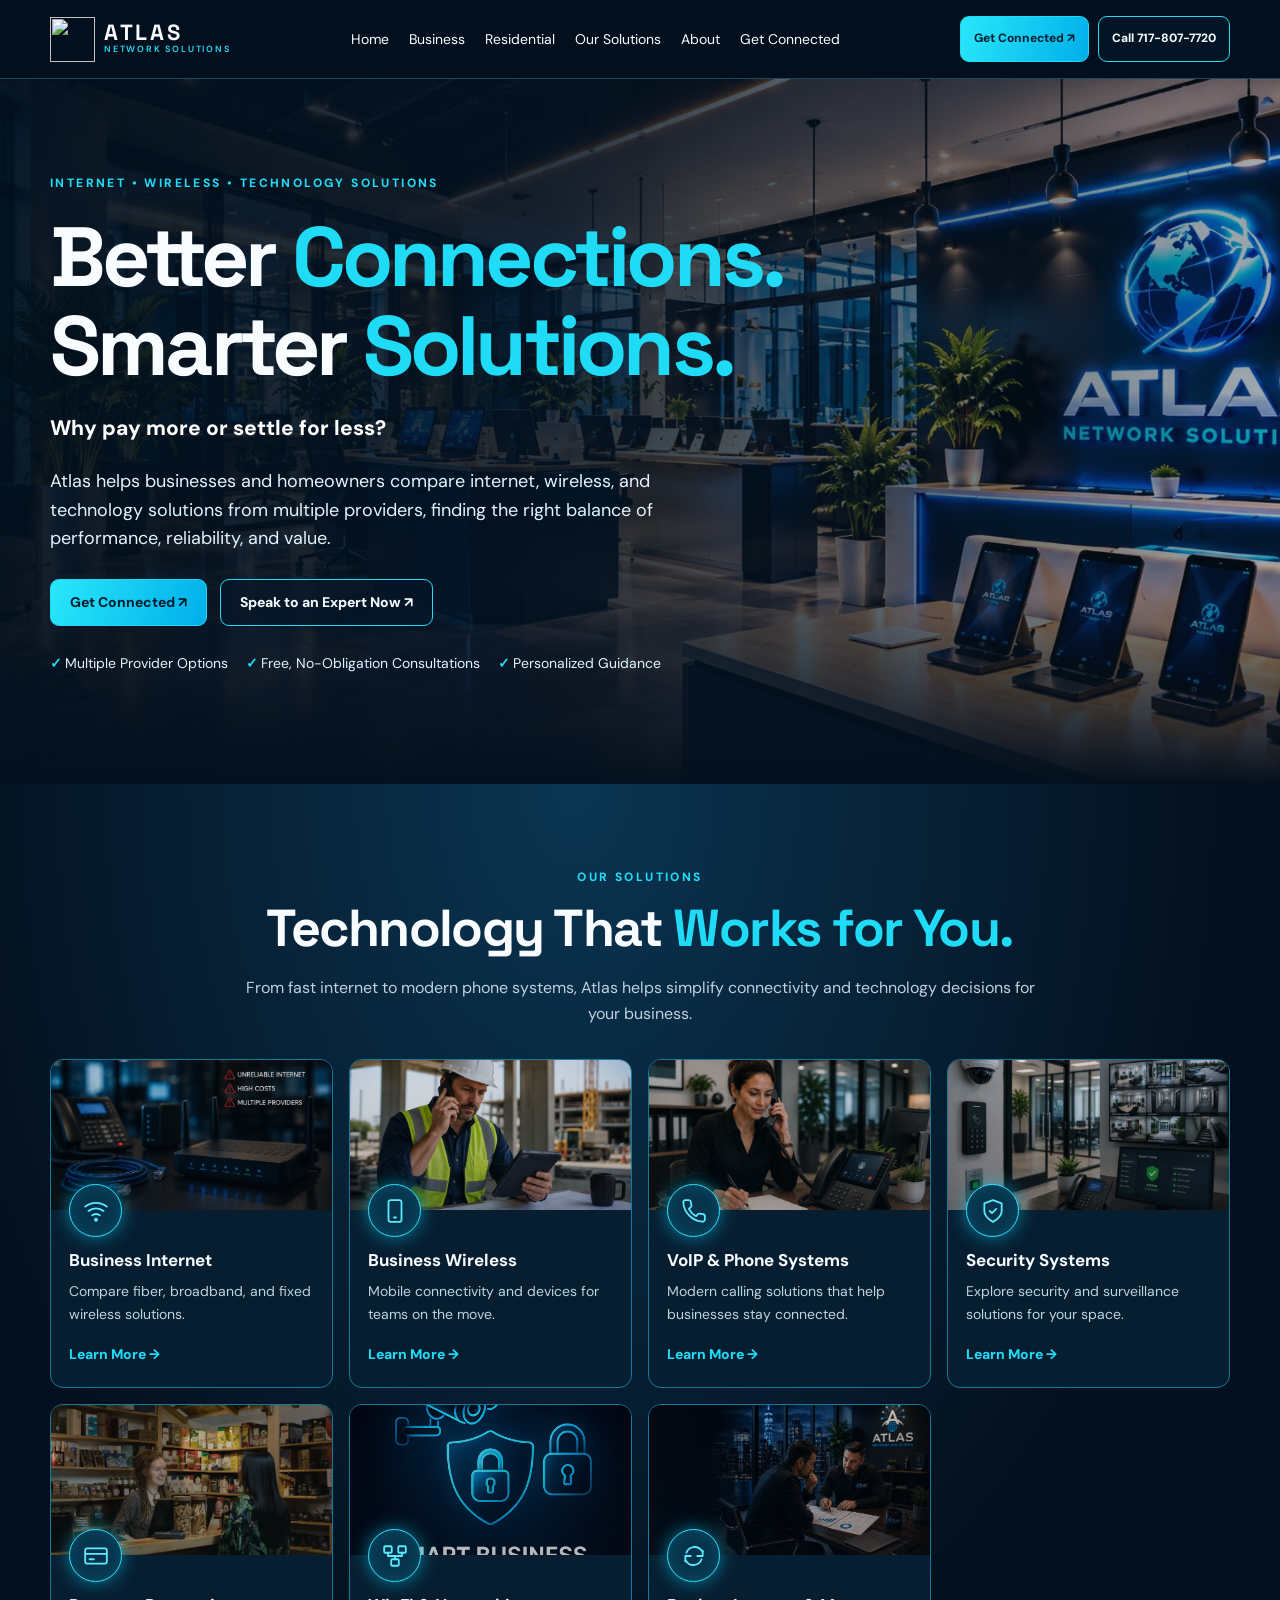
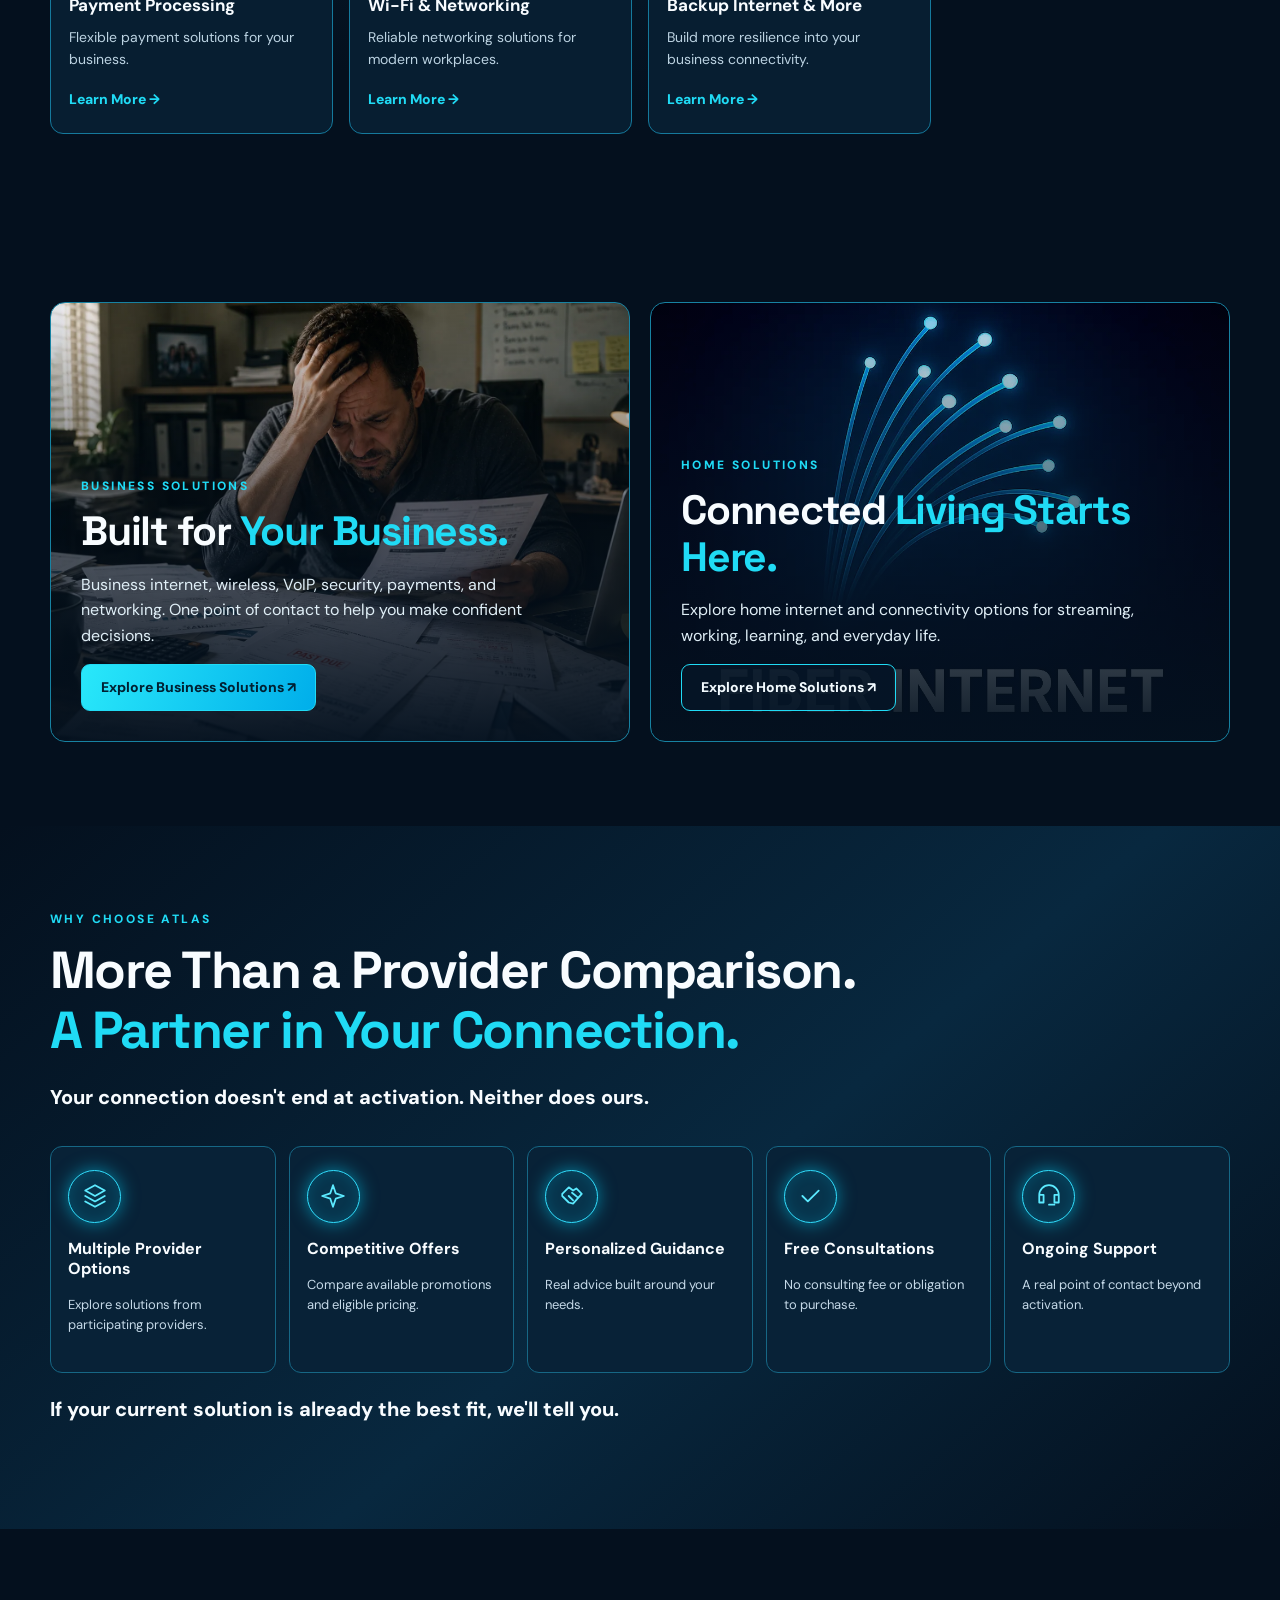
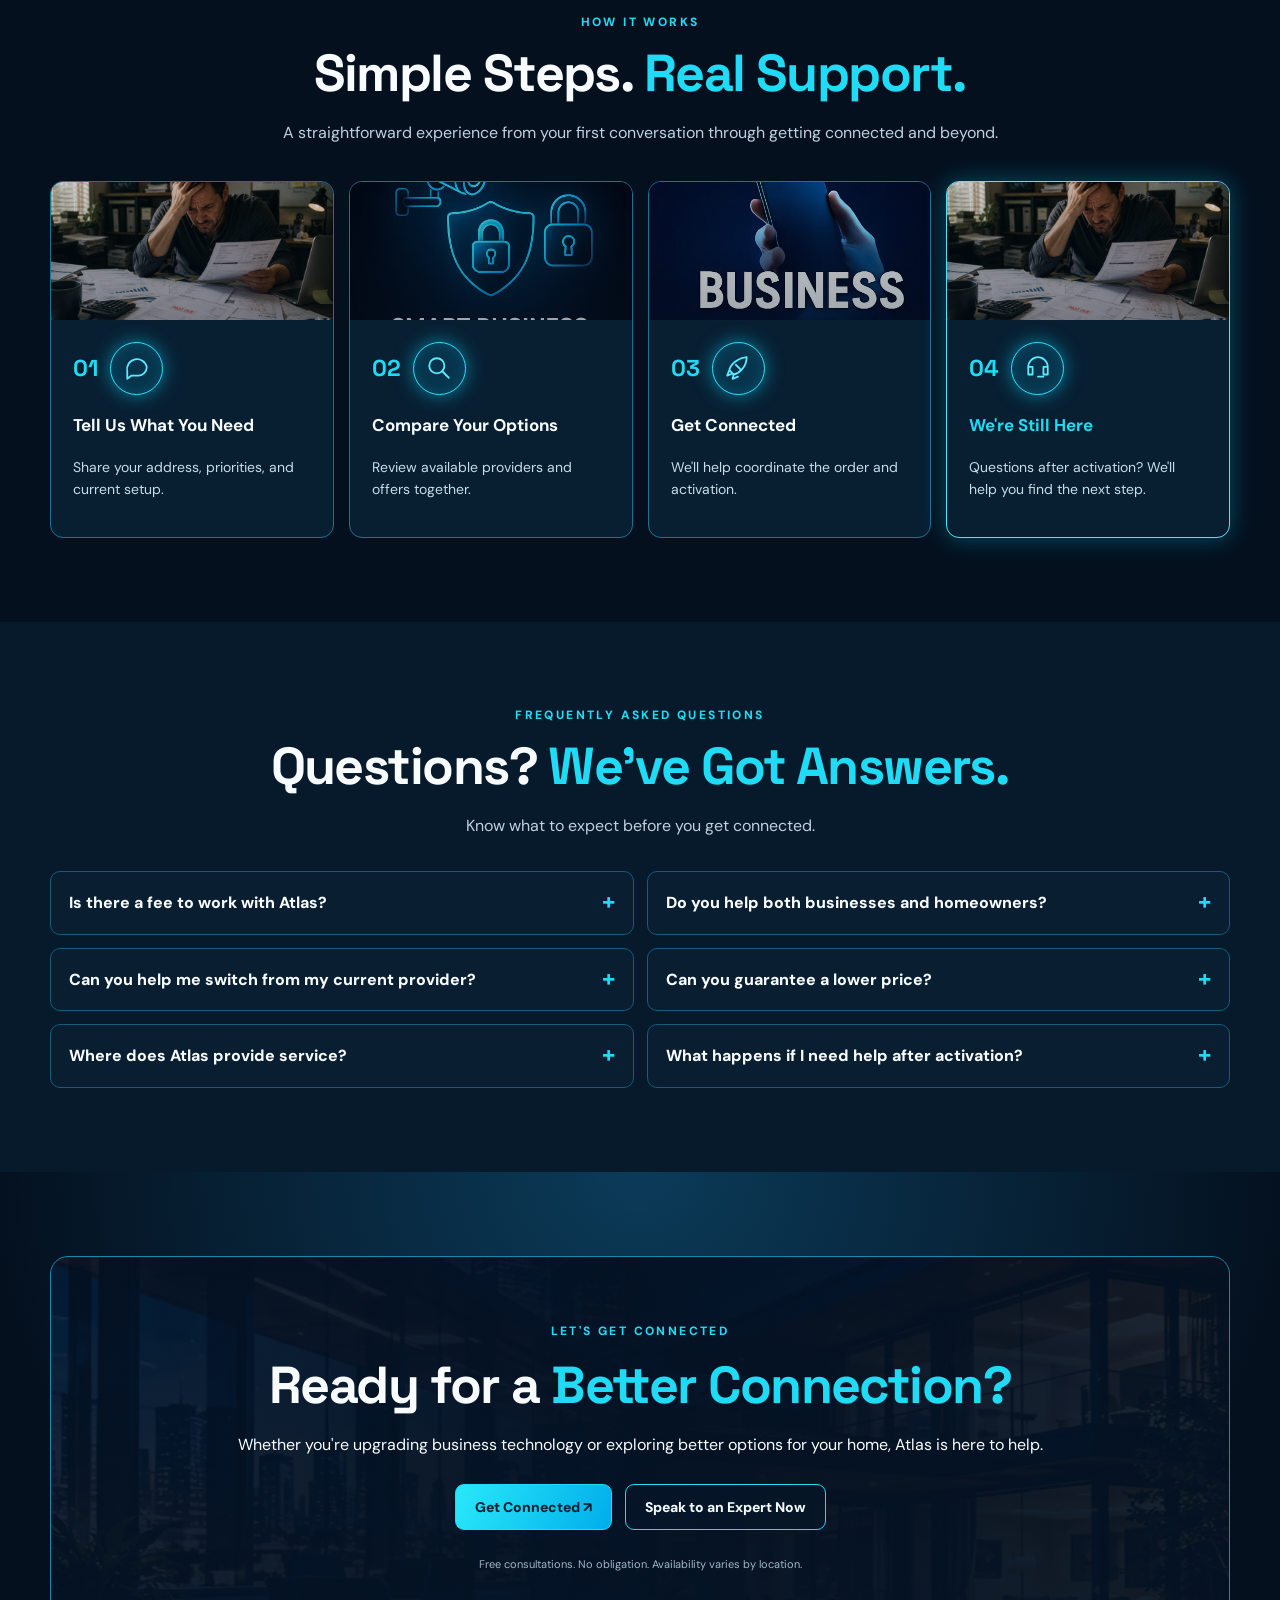
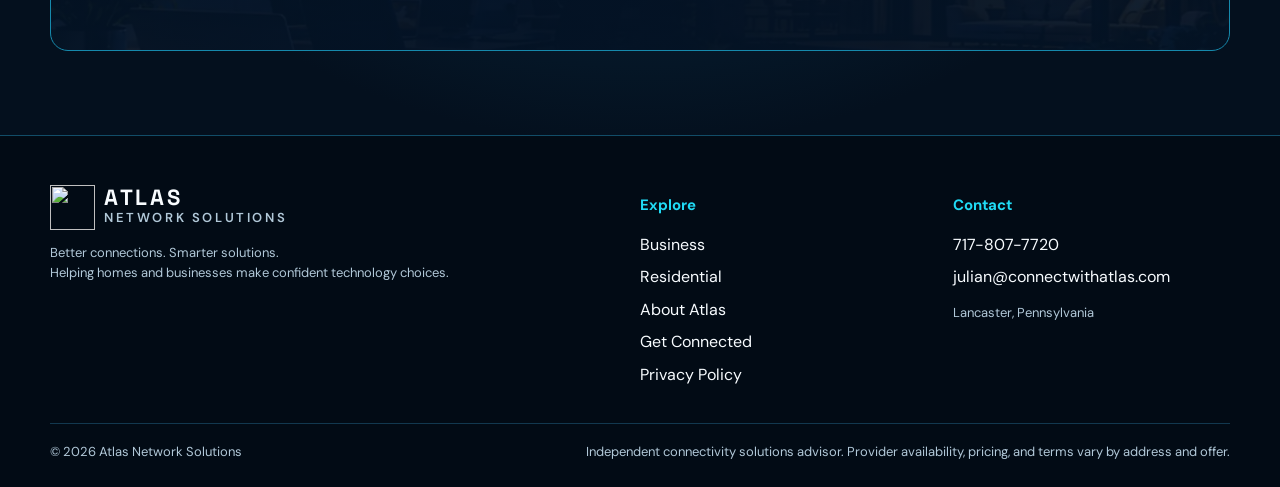
==== commit abdfcf1f: "Use committed local Atlas imagery throughout homepage" ====
--- a/index.html
+++ b/index.html
@@ -1,16 +1,16 @@
-<!doctype html><html lang="en"><head><meta charset="utf-8"><meta name="viewport" content="width=device-width,initial-scale=1"><meta name="theme-color" content="#061321"><meta name="description" content="Atlas Network Solutions helps businesses and homeowners compare internet, wireless and technology options. Free, no-obligation consultations."><title>Atlas Network Solutions | Better Connections. Smarter Solutions.</title><link rel="preconnect" href="https://fonts.googleapis.com"><link rel="preconnect" href="https://fonts.gstatic.com" crossorigin><link href="https://fonts.googleapis.com/css2?family=DM+Sans:wght@400;500;600;700;800&family=Space+Grotesk:wght@400;500;600;700&display=swap" rel="stylesheet">
+<!doctype html><html lang="en"><head><meta charset="utf-8"><meta name="viewport" content="width=device-width,initial-scale=1"><meta name="theme-color" content="#061321"><meta name="color-scheme" content="dark"><meta property="og:type" content="website"><meta property="og:title" content="Atlas Network Solutions | Better Connections. Smarter Solutions."><meta property="og:description" content="Compare internet, wireless and technology solutions for your home or business. Free, no-obligation consultations."><meta name="description" content="Atlas Network Solutions helps businesses and homeowners compare internet, wireless and technology options. Free, no-obligation consultations."><title>Atlas Network Solutions | Better Connections. Smarter Solutions.</title><link rel="preconnect" href="https://fonts.googleapis.com"><link rel="preconnect" href="https://fonts.gstatic.com" crossorigin><link href="https://fonts.googleapis.com/css2?family=DM+Sans:wght@400;500;600;700;800&family=Space+Grotesk:wght@400;500;600;700&display=swap" rel="stylesheet">
 <style>
-:root{--bg:#04101e;--surface:#081e31;--surface2:#0a273e;--cyan:#20dbf5;--muted:#bfd1e0;--line:#155a77;--white:#f8fcff}*{box-sizing:border-box}html{scroll-behavior:smooth}body{margin:0;background:var(--bg);color:var(--white);font:16px/1.6 'DM Sans',sans-serif}a{color:inherit;text-decoration:none}button{font:inherit}a:focus-visible,button:focus-visible,summary:focus-visible{outline:3px solid #fff;outline-offset:3px}.skip{position:absolute;left:-9999px}.skip:focus{left:12px;top:12px;z-index:100;background:#fff;color:#000;padding:12px}.container{width:min(1180px,calc(100% - 42px));margin:auto}.top{position:sticky;top:0;z-index:20;background:#04101ef2;border-bottom:1px solid #1a4960;backdrop-filter:blur(12px)}.top-inner{min-height:78px;display:flex;align-items:center;gap:22px}.brand{display:flex;align-items:center;gap:9px;white-space:nowrap;font:700 22px/1 'Space Grotesk',sans-serif;letter-spacing:.12em}.brand img{width:45px;height:45px;object-fit:contain}.brand small{display:block;color:var(--cyan);font:600 9px/1.5 'DM Sans',sans-serif;letter-spacing:.2em}.nav{display:flex;gap:20px;margin:auto;font-size:14px}.nav a:hover{color:var(--cyan)}.top-actions{display:flex;gap:9px}.btn{display:inline-flex;align-items:center;justify-content:center;gap:8px;border-radius:9px;border:1px solid var(--cyan);min-height:46px;padding:11px 19px;font-weight:800;font-size:14px;text-align:center;transition:transform .2s,box-shadow .2s}.btn:hover{transform:translateY(-2px);box-shadow:0 0 22px #00c7fa4a}.btn-primary{background:linear-gradient(110deg,#29e8fa,#00aeea);color:#002032}.btn-ghost{background:#061728bb;color:#f3fbff}.top-actions .btn{padding:9px 13px;font-size:12px}.menu{display:none;background:transparent;border:1px solid var(--line);color:#fff;padding:8px 11px;border-radius:8px}.hero{min-height:680px;position:relative;display:flex;align-items:center;isolation:isolate;overflow:hidden;background:linear-gradient(90deg,#02101ef0 0%,#041424d9 43%,#051a2b5c 100%),url('https://images.unsplash.com/photo-1497366811353-6870744d04b2?auto=format&fit=crop&w=1800&q=85') center/cover}.hero:after{content:"";position:absolute;inset:auto 0 0;height:190px;background:linear-gradient(transparent,var(--bg));z-index:-1}.hero-content{padding:95px 0 110px;max-width:790px}.eyebrow{color:var(--cyan);text-transform:uppercase;font-size:12px;font-weight:800;letter-spacing:.2em}.hero h1{font:700 clamp(44px,6.6vw,84px)/1.06 'Space Grotesk',sans-serif;letter-spacing:-.045em;margin:20px 0}.accent{color:var(--cyan)}.hero p{max-width:680px;font-size:18px;color:#e3f3ff}.hero .tagline{font-size:21px;font-weight:800;color:#fff}.actions{display:flex;gap:13px;flex-wrap:wrap;margin:26px 0}.proof{display:flex;gap:18px;flex-wrap:wrap;color:#e1f5fd;font-size:14px}.proof span:before{content:"✓ ";color:var(--cyan);font-weight:900}.section{padding:84px 0}.section h2{font:700 clamp(30px,4.2vw,52px)/1.15 'Space Grotesk',sans-serif;letter-spacing:-.03em;margin:12px 0 16px}.muted{color:var(--muted)}.center{text-align:center}.section-intro{max-width:790px;margin:0 auto 33px}.solutions{background:radial-gradient(ellipse at 45% 0,#0a3552,var(--bg) 65%)}.cards{display:grid;grid-template-columns:repeat(4,1fr);gap:16px}.service{overflow:hidden;border:1px solid #15799c;border-radius:13px;background:#071e31;display:flex;flex-direction:column;transition:transform .2s}.service:hover{transform:translateY(-4px)}.service-photo{height:150px;background:linear-gradient(0deg,#0615254d,#06152520),var(--img) center/cover}.service-body{padding:17px 18px 22px;display:flex;flex-direction:column;flex:1}.glow-icon{width:53px;height:53px;display:grid;place-items:center;border-radius:50%;border:1px solid #31dfff;background:#07344c;box-shadow:0 0 18px #00d9ff8a,inset 0 0 14px #00d9ff26;color:#5ceaff}.glow-icon svg{width:26px;height:26px}.service .glow-icon{margin-top:-43px;position:relative;margin-bottom:12px}.service h3{font-size:17px;line-height:1.3;margin:0 0 9px}.service p{font-size:14px;color:#bcd3e2;margin:0 0 18px}.service a{color:var(--cyan);font-weight:800;font-size:14px;margin-top:auto}.audiences{display:grid;grid-template-columns:1fr 1fr;gap:20px}.audience{min-height:440px;display:flex;align-items:end;border:1px solid #1782a2;border-radius:15px;overflow:hidden;background:linear-gradient(0deg,#04111ff7,#04111f82 57%,#04111f12),var(--img) center/cover}.audience-content{padding:30px}.audience h2{font-size:clamp(28px,3.2vw,42px)}.audience p{max-width:460px;color:#e0eff7}.why{background:linear-gradient(140deg,#04101e,#08283f 55%,#04101e)}.benefits{display:grid;grid-template-columns:repeat(5,1fr);gap:13px;margin-top:33px}.benefit{border:1px solid #166785;background:#082237;border-radius:12px;padding:23px 17px}.benefit h3{font-size:16px;line-height:1.25}.benefit p{font-size:13px;color:#c5d9e8}.statement{font-weight:800;font-size:20px}.steps{display:grid;grid-template-columns:repeat(4,1fr);gap:15px;margin-top:35px}.step{border:1px solid #187496;border-radius:13px;overflow:hidden;background:#081f32}.step-photo{height:138px;background:linear-gradient(#05152530,#05152560),var(--img) center/cover}.step-body{padding:22px}.step-top{display:flex;align-items:center;gap:12px}.number{color:var(--cyan);font:700 23px 'Space Grotesk',sans-serif}.step h3{font-size:17px}.step p{color:#c8dce8;font-size:14px}.step.featured{border-color:#50e6fa;box-shadow:0 0 24px #00d9ff4f}.step.featured h3{color:var(--cyan)}.faq{background:#071a2b}.faq-grid{display:grid;grid-template-columns:1fr 1fr;gap:13px}.faq details{background:#091e30;border:1px solid #145c79;border-radius:10px;padding:18px}.faq summary{cursor:pointer;font-weight:800;display:flex;justify-content:space-between;gap:12px;list-style:none}.faq summary:after{content:"+";color:var(--cyan);font-size:23px;line-height:1}.faq details[open] summary:after{content:"−"}.faq details p{font-size:14px;color:#c5d8e7;margin-bottom:0}.cta{background:radial-gradient(ellipse at top,#0b3b59,#04101e 72%)}.cta-panel{text-align:center;padding:65px 25px;border:1px solid #1689ac;border-radius:18px;background:linear-gradient(#041426c9,#041426df),url('https://images.unsplash.com/photo-1519608487953-e999c86e7455?auto=format&fit=crop&w=1400&q=85') center/cover}.cta-panel h2{max-width:760px;margin:15px auto}.cta-panel .actions{justify-content:center}.footer{padding:42px 0 25px;background:#020b15;border-top:1px solid #124d68}.footer-grid{display:grid;grid-template-columns:2fr 1fr 1fr;gap:35px}.footer a{display:block;margin:7px 0}.footer .brand{display:flex}.footer h3{font-size:15px;color:var(--cyan)}.footer p,.footer small{font-size:13px;color:#b1c8d8}.footer-bottom{border-top:1px solid #12384f;padding-top:18px;margin-top:28px;display:flex;justify-content:space-between;gap:12px;flex-wrap:wrap}.photo-note{font-size:11px;color:#9fb8c8}
+:root{--bg:#04101e;--surface:#081e31;--surface2:#0a273e;--cyan:#20dbf5;--muted:#bfd1e0;--line:#155a77;--white:#f8fcff}*{box-sizing:border-box}html{scroll-behavior:smooth}body{margin:0;background:var(--bg);color:var(--white);font:16px/1.6 'DM Sans',sans-serif}a{color:inherit;text-decoration:none}button{font:inherit}a:focus-visible,button:focus-visible,summary:focus-visible{outline:3px solid #fff;outline-offset:3px}.skip{position:absolute;left:-9999px}.skip:focus{left:12px;top:12px;z-index:100;background:#fff;color:#000;padding:12px}.container{width:min(1180px,calc(100% - 42px));margin:auto}.top{position:sticky;top:0;z-index:20;background:#04101ef2;border-bottom:1px solid #1a4960;backdrop-filter:blur(12px)}.top-inner{min-height:78px;display:flex;align-items:center;gap:22px}.brand{display:flex;align-items:center;gap:9px;white-space:nowrap;font:700 22px/1 'Space Grotesk',sans-serif;letter-spacing:.12em}.brand img{width:45px;height:45px;object-fit:contain}.brand small{display:block;color:var(--cyan);font:600 9px/1.5 'DM Sans',sans-serif;letter-spacing:.2em}.nav{display:flex;gap:20px;margin:auto;font-size:14px}.nav a:hover{color:var(--cyan)}.top-actions{display:flex;gap:9px}.btn{display:inline-flex;align-items:center;justify-content:center;gap:8px;border-radius:9px;border:1px solid var(--cyan);min-height:46px;padding:11px 19px;font-weight:800;font-size:14px;text-align:center;transition:transform .2s,box-shadow .2s}.btn:hover{transform:translateY(-2px);box-shadow:0 0 22px #00c7fa4a}.btn-primary{background:linear-gradient(110deg,#29e8fa,#00aeea);color:#002032}.btn-ghost{background:#061728bb;color:#f3fbff}.top-actions .btn{padding:9px 13px;font-size:12px}.menu{display:none;cursor:pointer;background:transparent;border:1px solid var(--line);color:#fff;padding:8px 11px;border-radius:8px}.hero{min-height:680px;position:relative;display:flex;align-items:center;isolation:isolate;overflow:hidden;background:linear-gradient(90deg,#02101ef0 0%,#041424d9 43%,#051a2b5c 100%),url('assets/showroom-hero.webp') center/cover}.hero:after{content:"";position:absolute;inset:auto 0 0;height:190px;background:linear-gradient(transparent,var(--bg));z-index:-1}.hero-content{padding:95px 0 110px;max-width:790px}.eyebrow{color:var(--cyan);text-transform:uppercase;font-size:12px;font-weight:800;letter-spacing:.2em}.hero h1{font:700 clamp(44px,6.6vw,84px)/1.06 'Space Grotesk',sans-serif;letter-spacing:-.045em;margin:20px 0}.accent{color:var(--cyan)}.hero p{max-width:680px;font-size:18px;color:#e3f3ff}.hero .tagline{font-size:21px;font-weight:800;color:#fff}.actions{display:flex;gap:13px;flex-wrap:wrap;margin:26px 0}.proof{display:flex;gap:18px;flex-wrap:wrap;color:#e1f5fd;font-size:14px}.proof span:before{content:"✓ ";color:var(--cyan);font-weight:900}.section{padding:84px 0}.section h2{font:700 clamp(30px,4.2vw,52px)/1.15 'Space Grotesk',sans-serif;letter-spacing:-.03em;margin:12px 0 16px}.muted{color:var(--muted)}.center{text-align:center}.section-intro{max-width:790px;margin:0 auto 33px}.solutions{background:radial-gradient(ellipse at 45% 0,#0a3552,var(--bg) 65%)}.cards{display:grid;grid-template-columns:repeat(4,1fr);gap:16px}.service{overflow:hidden;border:1px solid #15799c;border-radius:13px;background:#071e31;display:flex;flex-direction:column;transition:transform .2s}.service:hover{transform:translateY(-4px)}.service-photo{height:150px;background:linear-gradient(0deg,#0615254d,#06152520),var(--img) center/cover}.service-body{padding:17px 18px 22px;display:flex;flex-direction:column;flex:1}.glow-icon{width:53px;height:53px;display:grid;place-items:center;border-radius:50%;border:1px solid #31dfff;background:#07344c;box-shadow:0 0 18px #00d9ff8a,inset 0 0 14px #00d9ff26;color:#5ceaff}.glow-icon svg{width:26px;height:26px}.service .glow-icon{margin-top:-43px;position:relative;margin-bottom:12px}.service h3{font-size:17px;line-height:1.3;margin:0 0 9px}.service p{font-size:14px;color:#bcd3e2;margin:0 0 18px}.service a{color:var(--cyan);font-weight:800;font-size:14px;margin-top:auto}.audiences{display:grid;grid-template-columns:1fr 1fr;gap:20px}.audience{min-height:440px;display:flex;align-items:end;border:1px solid #1782a2;border-radius:15px;overflow:hidden;background:linear-gradient(0deg,#04111ff7,#04111f82 57%,#04111f12),var(--img) center/cover}.audience-content{padding:30px}.audience h2{font-size:clamp(28px,3.2vw,42px)}.audience p{max-width:460px;color:#e0eff7}.why{background:linear-gradient(140deg,#04101e,#08283f 55%,#04101e)}.benefits{display:grid;grid-template-columns:repeat(5,1fr);gap:13px;margin-top:33px}.benefit{border:1px solid #166785;background:#082237;border-radius:12px;padding:23px 17px}.benefit h3{font-size:16px;line-height:1.25}.benefit p{font-size:13px;color:#c5d9e8}.statement{font-weight:800;font-size:20px}.steps{display:grid;grid-template-columns:repeat(4,1fr);gap:15px;margin-top:35px}.step{border:1px solid #187496;border-radius:13px;overflow:hidden;background:#081f32}.step-photo{height:138px;background:linear-gradient(#05152530,#05152560),var(--img) center/cover}.step-body{padding:22px}.step-top{display:flex;align-items:center;gap:12px}.number{color:var(--cyan);font:700 23px 'Space Grotesk',sans-serif}.step h3{font-size:17px}.step p{color:#c8dce8;font-size:14px}.step.featured{border-color:#50e6fa;box-shadow:0 0 24px #00d9ff4f}.step.featured h3{color:var(--cyan)}.faq{background:#071a2b}.faq-grid{display:grid;grid-template-columns:1fr 1fr;gap:13px}.faq details{background:#091e30;border:1px solid #145c79;border-radius:10px;padding:18px}.faq summary{cursor:pointer;font-weight:800;display:flex;justify-content:space-between;gap:12px;list-style:none}.faq summary:after{content:"+";color:var(--cyan);font-size:23px;line-height:1}.faq details[open] summary:after{content:"−"}.faq details p{font-size:14px;color:#c5d8e7;margin-bottom:0}.cta{background:radial-gradient(ellipse at top,#0b3b59,#04101e 72%)}.cta-panel{text-align:center;padding:65px 25px;border:1px solid #1689ac;border-radius:18px;background:linear-gradient(#041426c9,#041426df),url('assets/showroom.webp') center/cover}.cta-panel h2{max-width:760px;margin:15px auto}.cta-panel .actions{justify-content:center}.footer{padding:42px 0 25px;background:#020b15;border-top:1px solid #124d68}.footer-grid{display:grid;grid-template-columns:2fr 1fr 1fr;gap:35px}.footer a{display:block;margin:7px 0}.footer .brand{display:flex}.footer h3{font-size:15px;color:var(--cyan)}.footer p,.footer small{font-size:13px;color:#b1c8d8}.footer-bottom{border-top:1px solid #12384f;padding-top:18px;margin-top:28px;display:flex;justify-content:space-between;gap:12px;flex-wrap:wrap}.photo-note{font-size:11px;color:#9fb8c8}
 @media(max-width:1050px){.nav{gap:12px}.top-actions .btn-ghost{display:none}.cards{grid-template-columns:repeat(3,1fr)}.benefits{grid-template-columns:repeat(3,1fr)}}
-@media(max-width:720px){.container{width:calc(100% - 34px)}.top-inner{min-height:68px;flex-wrap:wrap}.brand{font-size:18px}.brand img{width:39px;height:39px}.top-actions{margin-left:auto}.top-actions .btn{font-size:11px;padding:8px 10px}.menu{display:block}.nav{display:none;order:5;flex-basis:100%;margin:0;padding:10px 0 15px;flex-direction:column}.nav.open{display:flex}.nav a{padding:9px 0;border-top:1px solid #19425b}.hero{min-height:680px;background-position:65% center;background-image:linear-gradient(0deg,#04101ef5,#04101ed9 52%,#04101e70),url('https://images.unsplash.com/photo-1497366811353-6870744d04b2?auto=format&fit=crop&w=1800&q=85')}.hero-content{padding:70px 0}.hero p{font-size:16px}.section{padding:62px 0}.cards{grid-template-columns:repeat(2,1fr);gap:10px}.service-photo{height:110px}.service-body{padding:14px}.service h3{font-size:15px}.service p{font-size:12px}.audiences{grid-template-columns:1fr}.audience{min-height:360px}.benefits{grid-template-columns:1fr 1fr;gap:10px}.benefit{padding:16px 12px}.steps,.faq-grid,.footer-grid{grid-template-columns:1fr}.step-photo{height:180px}.footer-grid{gap:18px}}
+@media(max-width:720px){.container{width:calc(100% - 34px)}.top-inner{min-height:68px;flex-wrap:wrap}.brand{font-size:18px}.brand img{width:39px;height:39px}.top-actions{margin-left:auto}.top-actions .btn{font-size:11px;padding:8px 10px}.menu{display:block}.nav{display:none;order:5;flex-basis:100%;margin:0;padding:10px 0 15px;flex-direction:column}.nav.open{display:flex}.nav a{padding:9px 0;border-top:1px solid #19425b}.hero{min-height:680px;background-position:65% center;background-image:linear-gradient(0deg,#04101ef5,#04101ed9 52%,#04101e70),url('assets/showroom-hero.webp')}.hero-content{padding:70px 0}.hero p{font-size:16px}.section{padding:62px 0}.cards{grid-template-columns:repeat(2,1fr);gap:10px}.service-photo{height:110px}.service-body{padding:14px}.service h3{font-size:15px}.service p{font-size:12px}.audiences{grid-template-columns:1fr}.audience{min-height:360px}.benefits{grid-template-columns:1fr 1fr;gap:10px}.benefit{padding:16px 12px}.steps,.faq-grid,.footer-grid{grid-template-columns:1fr}.step-photo{height:180px}.footer-grid{gap:18px}}
 @media(max-width:400px){.cards,.benefits{grid-template-columns:1fr}.service-photo{height:170px}.actions{flex-direction:column}.actions .btn{width:100%}}
 @media(prefers-reduced-motion:reduce){html{scroll-behavior:auto}*,*:before,*:after{transition:none!important}}
 </style></head><body><a class="skip" href="#main">Skip to content</a><header class="top"><div class="container top-inner"><a class="brand" href="index.html" aria-label="Atlas Network Solutions home"><img src="https://i.ibb.co/m5kw20mR/new-logo.png" alt=""><span>ATLAS<small>NETWORK SOLUTIONS</small></span></a><nav class="nav" id="nav" aria-label="Main navigation"><a href="index.html" aria-current="page">Home</a><a href="business.html">Business</a><a href="residential.html">Residential</a><a href="#solutions">Our Solutions</a><a href="about.html">About</a><a href="get-connected.html">Get Connected</a></nav><div class="top-actions"><a class="btn btn-primary" href="get-connected.html">Get Connected ↗</a><a class="btn btn-ghost" href="tel:+17178077720">Call 717-807-7720</a></div><button class="menu" aria-controls="nav" aria-expanded="false" aria-label="Open menu" id="menu">☰</button></div></header>
 <main id="main"><section class="hero"><div class="container"><div class="hero-content"><div class="eyebrow">Internet • Wireless • Technology Solutions</div><h1>Better <span class="accent">Connections.</span><br>Smarter <span class="accent">Solutions.</span></h1><p class="tagline">Why pay more or settle for less?</p><p>Atlas helps businesses and homeowners compare internet, wireless, and technology solutions from multiple providers, finding the right balance of performance, reliability, and value.</p><div class="actions"><a class="btn btn-primary" href="get-connected.html">Get Connected ↗</a><a class="btn btn-ghost" href="tel:+17178077720">Speak to an Expert Now ↗</a></div><div class="proof"><span>Multiple Provider Options</span><span>Free, No-Obligation Consultations</span><span>Personalized Guidance</span></div></div></div></section>
-<section class="section solutions" id="solutions"><div class="container"><div class="center"><div class="eyebrow">Our Solutions</div><h2>Technology That <span class="accent">Works for You.</span></h2><p class="muted section-intro">From fast internet to modern phone systems, Atlas helps simplify connectivity and technology decisions for your business.</p></div><div class="cards"><article class="service"><div class="service-photo" role="img" aria-label="Business Internet" style="--img:url('https://images.unsplash.com/photo-1497366858526-0766cadbe8fa?auto=format&fit=crop&w=800&q=80')"></div><div class="service-body"><span class="glow-icon"><svg aria-hidden="true" viewBox="0 0 24 24" fill="none" stroke="currentColor" stroke-width="1.65" stroke-linecap="round" stroke-linejoin="round"><path d="M2 8a16 16 0 0 1 20 0M5 12a11 11 0 0 1 14 0M8.5 16a6 6 0 0 1 7 0"/><circle cx="12" cy="20" r="1"/></svg></span><h3>Business Internet</h3><p>Compare fiber, broadband, and fixed wireless solutions.</p><a href="business.html">Learn More →</a></div></article><article class="service"><div class="service-photo" role="img" aria-label="Business Wireless" style="--img:url('https://images.unsplash.com/photo-1511707171634-5f897ff02aa9?auto=format&fit=crop&w=800&q=80')"></div><div class="service-body"><span class="glow-icon"><svg aria-hidden="true" viewBox="0 0 24 24" fill="none" stroke="currentColor" stroke-width="1.65" stroke-linecap="round" stroke-linejoin="round"><rect x="6" y="2" width="12" height="20" rx="2"/><path d="M11 18h2"/></svg></span><h3>Business Wireless</h3><p>Mobile connectivity and devices for teams on the move.</p><a href="business.html">Learn More →</a></div></article><article class="service"><div class="service-photo" role="img" aria-label="VoIP & Phone Systems" style="--img:url('https://images.unsplash.com/photo-1497366754035-f200968a6e72?auto=format&fit=crop&w=800&q=80')"></div><div class="service-body"><span class="glow-icon"><svg aria-hidden="true" viewBox="0 0 24 24" fill="none" stroke="currentColor" stroke-width="1.65" stroke-linecap="round" stroke-linejoin="round"><path d="M22 16.9v3a2 2 0 0 1-2.2 2A19 19 0 0 1 2.1 4.2 2 2 0 0 1 4.1 2h3a2 2 0 0 1 2 1.7l.5 3a2 2 0 0 1-.6 1.8L7.2 10a16 16 0 0 0 6.8 6.8l1.5-1.8a2 2 0 0 1 1.8-.6l3 .5a2 2 0 0 1 1.7 2Z"/></svg></span><h3>VoIP & Phone Systems</h3><p>Modern calling solutions that help businesses stay connected.</p><a href="business.html">Learn More →</a></div></article><article class="service"><div class="service-photo" role="img" aria-label="Security Systems" style="--img:url('https://images.unsplash.com/photo-1558002038-1055907df827?auto=format&fit=crop&w=800&q=80')"></div><div class="service-body"><span class="glow-icon"><svg aria-hidden="true" viewBox="0 0 24 24" fill="none" stroke="currentColor" stroke-width="1.65" stroke-linecap="round" stroke-linejoin="round"><path d="M12 22s8-4 8-10V5l-8-3-8 3v7c0 6 8 10 8 10Z"/><path d="m9 12 2 2 4-4"/></svg></span><h3>Security Systems</h3><p>Explore security and surveillance solutions for your space.</p><a href="business.html">Learn More →</a></div></article><article class="service"><div class="service-photo" role="img" aria-label="Payment Processing" style="--img:url('https://images.unsplash.com/photo-1556742049-0cfed4f6a45d?auto=format&fit=crop&w=800&q=80')"></div><div class="service-body"><span class="glow-icon"><svg aria-hidden="true" viewBox="0 0 24 24" fill="none" stroke="currentColor" stroke-width="1.65" stroke-linecap="round" stroke-linejoin="round"><rect x="2" y="5" width="20" height="14" rx="2"/><path d="M2 10h20M6 15h4"/></svg></span><h3>Payment Processing</h3><p>Flexible payment solutions for your business.</p><a href="business.html">Learn More →</a></div></article><article class="service"><div class="service-photo" role="img" aria-label="Wi-Fi & Networking" style="--img:url('https://images.unsplash.com/photo-1544197150-b99a580bb7a8?auto=format&fit=crop&w=800&q=80')"></div><div class="service-body"><span class="glow-icon"><svg aria-hidden="true" viewBox="0 0 24 24" fill="none" stroke="currentColor" stroke-width="1.65" stroke-linecap="round" stroke-linejoin="round"><rect x="2" y="3" width="7" height="6" rx="1"/><rect x="15" y="3" width="7" height="6" rx="1"/><rect x="8.5" y="15" width="7" height="6" rx="1"/><path d="M5.5 9v3h13V9M12 12v3"/></svg></span><h3>Wi-Fi & Networking</h3><p>Reliable networking solutions for modern workplaces.</p><a href="business.html">Learn More →</a></div></article><article class="service"><div class="service-photo" role="img" aria-label="Backup Internet & More" style="--img:url('https://images.unsplash.com/photo-1558494949-ef010cbdcc31?auto=format&fit=crop&w=900&q=85')"></div><div class="service-body"><span class="glow-icon"><svg aria-hidden="true" viewBox="0 0 24 24" fill="none" stroke="currentColor" stroke-width="1.65" stroke-linecap="round" stroke-linejoin="round"><path d="M20 7v5h-5M4 17v-5h5"/><path d="M5 9a8 8 0 0 1 14-2l1 1M4 16l1 1a8 8 0 0 0 14-2"/></svg></span><h3>Backup Internet & More</h3><p>Build more resilience into your business connectivity.</p><a href="business.html">Learn More →</a></div></article></div></div></section>
-<section class="section"><div class="container audiences"><article class="audience" style="--img:url('https://images.unsplash.com/photo-1497366754035-f200968a6e72?auto=format&fit=crop&w=1100&q=85')"><div class="audience-content"><div class="eyebrow">Business Solutions</div><h2>Built for <span class="accent">Your Business.</span></h2><p>Business internet, wireless, VoIP, security, payments, and networking. One point of contact to help you make confident decisions.</p><a class="btn btn-primary" href="business.html">Explore Business Solutions ↗</a></div></article><article class="audience" style="--img:url('https://images.unsplash.com/photo-1600607687920-4e2a09cf159d?auto=format&fit=crop&w=1100&q=85')"><div class="audience-content"><div class="eyebrow">Home Solutions</div><h2>Connected <span class="accent">Living Starts Here.</span></h2><p>Explore home internet and connectivity options for streaming, working, learning, and everyday life.</p><a class="btn btn-ghost" href="residential.html">Explore Home Solutions ↗</a></div></article></div></section>
+<section class="section solutions" id="solutions"><div class="container"><div class="center"><div class="eyebrow">Our Solutions</div><h2>Technology That <span class="accent">Works for You.</span></h2><p class="muted section-intro">From fast internet to modern phone systems, Atlas helps simplify connectivity and technology decisions for your business.</p></div><div class="cards"><article class="service"><div class="service-photo" role="img" aria-label="Business Internet" style="--img:url('assets/office.webp')"></div><div class="service-body"><span class="glow-icon"><svg aria-hidden="true" viewBox="0 0 24 24" fill="none" stroke="currentColor" stroke-width="1.65" stroke-linecap="round" stroke-linejoin="round"><path d="M2 8a16 16 0 0 1 20 0M5 12a11 11 0 0 1 14 0M8.5 16a6 6 0 0 1 7 0"/><circle cx="12" cy="20" r="1"/></svg></span><h3>Business Internet</h3><p>Compare fiber, broadband, and fixed wireless solutions.</p><a href="business.html">Learn More →</a></div></article><article class="service"><div class="service-photo" role="img" aria-label="Business Wireless" style="--img:url('assets/wireless.webp')"></div><div class="service-body"><span class="glow-icon"><svg aria-hidden="true" viewBox="0 0 24 24" fill="none" stroke="currentColor" stroke-width="1.65" stroke-linecap="round" stroke-linejoin="round"><rect x="6" y="2" width="12" height="20" rx="2"/><path d="M11 18h2"/></svg></span><h3>Business Wireless</h3><p>Mobile connectivity and devices for teams on the move.</p><a href="business.html">Learn More →</a></div></article><article class="service"><div class="service-photo" role="img" aria-label="VoIP & Phone Systems" style="--img:url('assets/voip.webp')"></div><div class="service-body"><span class="glow-icon"><svg aria-hidden="true" viewBox="0 0 24 24" fill="none" stroke="currentColor" stroke-width="1.65" stroke-linecap="round" stroke-linejoin="round"><path d="M22 16.9v3a2 2 0 0 1-2.2 2A19 19 0 0 1 2.1 4.2 2 2 0 0 1 4.1 2h3a2 2 0 0 1 2 1.7l.5 3a2 2 0 0 1-.6 1.8L7.2 10a16 16 0 0 0 6.8 6.8l1.5-1.8a2 2 0 0 1 1.8-.6l3 .5a2 2 0 0 1 1.7 2Z"/></svg></span><h3>VoIP & Phone Systems</h3><p>Modern calling solutions that help businesses stay connected.</p><a href="business.html">Learn More →</a></div></article><article class="service"><div class="service-photo" role="img" aria-label="Security Systems" style="--img:url('assets/security.webp')"></div><div class="service-body"><span class="glow-icon"><svg aria-hidden="true" viewBox="0 0 24 24" fill="none" stroke="currentColor" stroke-width="1.65" stroke-linecap="round" stroke-linejoin="round"><path d="M12 22s8-4 8-10V5l-8-3-8 3v7c0 6 8 10 8 10Z"/><path d="m9 12 2 2 4-4"/></svg></span><h3>Security Systems</h3><p>Explore security and surveillance solutions for your space.</p><a href="business.html">Learn More →</a></div></article><article class="service"><div class="service-photo" role="img" aria-label="Payment Processing" style="--img:url('assets/payments.webp')"></div><div class="service-body"><span class="glow-icon"><svg aria-hidden="true" viewBox="0 0 24 24" fill="none" stroke="currentColor" stroke-width="1.65" stroke-linecap="round" stroke-linejoin="round"><rect x="2" y="5" width="20" height="14" rx="2"/><path d="M2 10h20M6 15h4"/></svg></span><h3>Payment Processing</h3><p>Flexible payment solutions for your business.</p><a href="business.html">Learn More →</a></div></article><article class="service"><div class="service-photo" role="img" aria-label="Wi-Fi & Networking" style="--img:url('assets/smart-security.webp')"></div><div class="service-body"><span class="glow-icon"><svg aria-hidden="true" viewBox="0 0 24 24" fill="none" stroke="currentColor" stroke-width="1.65" stroke-linecap="round" stroke-linejoin="round"><rect x="2" y="3" width="7" height="6" rx="1"/><rect x="15" y="3" width="7" height="6" rx="1"/><rect x="8.5" y="15" width="7" height="6" rx="1"/><path d="M5.5 9v3h13V9M12 12v3"/></svg></span><h3>Wi-Fi & Networking</h3><p>Reliable networking solutions for modern workplaces.</p><a href="business.html">Learn More →</a></div></article><article class="service"><div class="service-photo" role="img" aria-label="Backup Internet & More" style="--img:url('assets/support.webp')"></div><div class="service-body"><span class="glow-icon"><svg aria-hidden="true" viewBox="0 0 24 24" fill="none" stroke="currentColor" stroke-width="1.65" stroke-linecap="round" stroke-linejoin="round"><path d="M20 7v5h-5M4 17v-5h5"/><path d="M5 9a8 8 0 0 1 14-2l1 1M4 16l1 1a8 8 0 0 0 14-2"/></svg></span><h3>Backup Internet & More</h3><p>Build more resilience into your business connectivity.</p><a href="business.html">Learn More →</a></div></article></div></div></section>
+<section class="section"><div class="container audiences"><article class="audience" style="--img:url('assets/consultation.webp')"><div class="audience-content"><div class="eyebrow">Business Solutions</div><h2>Built for <span class="accent">Your Business.</span></h2><p>Business internet, wireless, VoIP, security, payments, and networking. One point of contact to help you make confident decisions.</p><a class="btn btn-primary" href="business.html">Explore Business Solutions ↗</a></div></article><article class="audience" style="--img:url('assets/home.webp')"><div class="audience-content"><div class="eyebrow">Home Solutions</div><h2>Connected <span class="accent">Living Starts Here.</span></h2><p>Explore home internet and connectivity options for streaming, working, learning, and everyday life.</p><a class="btn btn-ghost" href="residential.html">Explore Home Solutions ↗</a></div></article></div></section>
 <section class="section why"><div class="container"><div class="eyebrow">Why Choose Atlas</div><h2>More Than a Provider Comparison.<br><span class="accent">A Partner in Your Connection.</span></h2><p class="statement">Your connection doesn't end at activation. Neither does ours.</p><div class="benefits"><article class="benefit"><span class="glow-icon"><svg aria-hidden="true" viewBox="0 0 24 24" fill="none" stroke="currentColor" stroke-width="1.65" stroke-linecap="round" stroke-linejoin="round"><path d="m12 2 9 5-9 5-9-5 9-5ZM3 12l9 5 9-5M3 17l9 5 9-5"/></svg></span><h3>Multiple Provider Options</h3><p>Explore solutions from participating providers.</p></article><article class="benefit"><span class="glow-icon"><svg aria-hidden="true" viewBox="0 0 24 24" fill="none" stroke="currentColor" stroke-width="1.65" stroke-linecap="round" stroke-linejoin="round"><path d="m12 2 2.5 7.5L22 12l-7.5 2.5L12 22l-2.5-7.5L2 12l7.5-2.5L12 2Z"/></svg></span><h3>Competitive Offers</h3><p>Compare available promotions and eligible pricing.</p></article><article class="benefit"><span class="glow-icon"><svg aria-hidden="true" viewBox="0 0 24 24" fill="none" stroke="currentColor" stroke-width="1.65" stroke-linecap="round" stroke-linejoin="round"><path d="M3 10 9 4l4 3 3-2 5 5-8 9-4-1-6-6ZM9 12l4 4M12 9l5 4"/></svg></span><h3>Personalized Guidance</h3><p>Real advice built around your needs.</p></article><article class="benefit"><span class="glow-icon"><svg aria-hidden="true" viewBox="0 0 24 24" fill="none" stroke="currentColor" stroke-width="1.65" stroke-linecap="round" stroke-linejoin="round"><path d="m5 12 5 5L20 7"/></svg></span><h3>Free Consultations</h3><p>No consulting fee or obligation to purchase.</p></article><article class="benefit"><span class="glow-icon"><svg aria-hidden="true" viewBox="0 0 24 24" fill="none" stroke="currentColor" stroke-width="1.65" stroke-linecap="round" stroke-linejoin="round"><path d="M3 14v-3a9 9 0 0 1 18 0v3M3 14v4h4v-7H3v3ZM21 14v4h-4v-7h4v3ZM17 20h-5"/></svg></span><h3>Ongoing Support</h3><p>A real point of contact beyond activation.</p></article></div><p class="statement">If your current solution is already the best fit, we'll tell you.</p></div></section>
-<section class="section" id="how"><div class="container"><div class="center"><div class="eyebrow">How It Works</div><h2>Simple Steps. <span class="accent">Real Support.</span></h2><p class="muted section-intro">A straightforward experience from your first conversation through getting connected and beyond.</p></div><div class="steps"><article class="step "><div class="step-photo" role="img" aria-label="Step illustration" style="--img:url('https://images.unsplash.com/photo-1497366754035-f200968a6e72?auto=format&fit=crop&w=1100&q=85')"></div><div class="step-body"><div class="step-top"><span class="number">01</span><span class="glow-icon"><svg aria-hidden="true" viewBox="0 0 24 24" fill="none" stroke="currentColor" stroke-width="1.65" stroke-linecap="round" stroke-linejoin="round"><path d="M21 11a8 8 0 0 1-8 8H7l-4 3v-7a8 8 0 1 1 18-4Z"/></svg></span></div><h3>Tell Us What You Need</h3><p>Share your address, priorities, and current setup.</p></div></article><article class="step "><div class="step-photo" style="--img:url('https://images.unsplash.com/photo-1544197150-b99a580bb7a8?auto=format&fit=crop&w=800&q=80')"></div><div class="step-body"><div class="step-top"><span class="number">02</span><span class="glow-icon"><svg aria-hidden="true" viewBox="0 0 24 24" fill="none" stroke="currentColor" stroke-width="1.65" stroke-linecap="round" stroke-linejoin="round"><circle cx="10" cy="10" r="7"/><path d="m15 15 6 6"/></svg></span></div><h3>Compare Your Options</h3><p>Review available providers and offers together.</p></div></article><article class="step "><div class="step-photo" style="--img:url('https://images.unsplash.com/photo-1556761175-b413da4baf72?auto=format&fit=crop&w=900&q=85')"></div><div class="step-body"><div class="step-top"><span class="number">03</span><span class="glow-icon"><svg aria-hidden="true" viewBox="0 0 24 24" fill="none" stroke="currentColor" stroke-width="1.65" stroke-linecap="round" stroke-linejoin="round"><path d="M4 14c1-5 7-11 16-12 0 9-7 15-12 16l-4-4ZM10 9l5 5M4 14l-2 5 5-2M8 18l-1 4 5-2"/></svg></span></div><h3>Get Connected</h3><p>We'll help coordinate the order and activation.</p></div></article><article class="step featured"><div class="step-photo" style="--img:url('https://images.unsplash.com/photo-1497366754035-f200968a6e72?auto=format&fit=crop&w=1100&q=85')"></div><div class="step-body"><div class="step-top"><span class="number">04</span><span class="glow-icon"><svg aria-hidden="true" viewBox="0 0 24 24" fill="none" stroke="currentColor" stroke-width="1.65" stroke-linecap="round" stroke-linejoin="round"><path d="M3 14v-3a9 9 0 0 1 18 0v3M3 14v4h4v-7H3v3ZM21 14v4h-4v-7h4v3ZM17 20h-5"/></svg></span></div><h3>We're Still Here</h3><p>Questions after activation? We'll help you find the next step.</p></div></article></div></div></section>
+<section class="section" id="how"><div class="container"><div class="center"><div class="eyebrow">How It Works</div><h2>Simple Steps. <span class="accent">Real Support.</span></h2><p class="muted section-intro">A straightforward experience from your first conversation through getting connected and beyond.</p></div><div class="steps"><article class="step "><div class="step-photo" aria-hidden="true" style="--img:url('assets/consultation.webp')"></div><div class="step-body"><div class="step-top"><span class="number">01</span><span class="glow-icon"><svg aria-hidden="true" viewBox="0 0 24 24" fill="none" stroke="currentColor" stroke-width="1.65" stroke-linecap="round" stroke-linejoin="round"><path d="M21 11a8 8 0 0 1-8 8H7l-4 3v-7a8 8 0 1 1 18-4Z"/></svg></span></div><h3>Tell Us What You Need</h3><p>Share your address, priorities, and current setup.</p></div></article><article class="step "><div class="step-photo" style="--img:url('assets/smart-security.webp')"></div><div class="step-body"><div class="step-top"><span class="number">02</span><span class="glow-icon"><svg aria-hidden="true" viewBox="0 0 24 24" fill="none" stroke="currentColor" stroke-width="1.65" stroke-linecap="round" stroke-linejoin="round"><circle cx="10" cy="10" r="7"/><path d="m15 15 6 6"/></svg></span></div><h3>Compare Your Options</h3><p>Review available providers and offers together.</p></div></article><article class="step "><div class="step-photo" style="--img:url('assets/mobile.webp')"></div><div class="step-body"><div class="step-top"><span class="number">03</span><span class="glow-icon"><svg aria-hidden="true" viewBox="0 0 24 24" fill="none" stroke="currentColor" stroke-width="1.65" stroke-linecap="round" stroke-linejoin="round"><path d="M4 14c1-5 7-11 16-12 0 9-7 15-12 16l-4-4ZM10 9l5 5M4 14l-2 5 5-2M8 18l-1 4 5-2"/></svg></span></div><h3>Get Connected</h3><p>We'll help coordinate the order and activation.</p></div></article><article class="step featured"><div class="step-photo" style="--img:url('assets/consultation.webp')"></div><div class="step-body"><div class="step-top"><span class="number">04</span><span class="glow-icon"><svg aria-hidden="true" viewBox="0 0 24 24" fill="none" stroke="currentColor" stroke-width="1.65" stroke-linecap="round" stroke-linejoin="round"><path d="M3 14v-3a9 9 0 0 1 18 0v3M3 14v4h4v-7H3v3ZM21 14v4h-4v-7h4v3ZM17 20h-5"/></svg></span></div><h3>We're Still Here</h3><p>Questions after activation? We'll help you find the next step.</p></div></article></div></div></section>
 <section class="section faq" id="faq"><div class="container"><div class="center"><div class="eyebrow">Frequently Asked Questions</div><h2>Questions? <span class="accent">We've Got Answers.</span></h2><p class="muted section-intro">Know what to expect before you get connected.</p></div><div class="faq-grid"><details><summary>Is there a fee to work with Atlas?</summary><p>No. Atlas offers free, no-obligation consultations and is compensated by participating providers.</p></details><details><summary>Do you help both businesses and homeowners?</summary><p>Yes. We help businesses and residential customers explore eligible connectivity solutions.</p></details><details><summary>Can you help me switch from my current provider?</summary><p>Yes. We can help compare options and coordinate eligible new orders or transitions.</p></details><details><summary>Can you guarantee a lower price?</summary><p>No. Pricing, eligibility, and availability vary by provider and address. If your current setup is the better fit, we'll tell you.</p></details><details><summary>Where does Atlas provide service?</summary><p>Atlas is based in Lancaster, Pennsylvania, and works across multiple markets, depending on provider availability.</p></details><details><summary>What happens if I need help after activation?</summary><p>Atlas can help with provider coordination and account questions. Network repairs and carrier technical support remain with the provider.</p></details></div></div></section>
 <section class="section cta"><div class="container"><div class="cta-panel"><div class="eyebrow">Let's Get Connected</div><h2>Ready for a <span class="accent">Better Connection?</span></h2><p>Whether you're upgrading business technology or exploring better options for your home, Atlas is here to help.</p><div class="actions"><a class="btn btn-primary" href="get-connected.html">Get Connected ↗</a><a class="btn btn-ghost" href="tel:+17178077720">Speak to an Expert Now</a></div><p class="photo-note">Free consultations. No obligation. Availability varies by location.</p></div></div></section></main>
-<footer class="footer"><div class="container footer-grid"><div><a class="brand" href="index.html"><img src="https://i.ibb.co/m5kw20mR/new-logo.png" alt=""><span>ATLAS<small>NETWORK SOLUTIONS</small></span></a><p>Better connections. Smarter solutions.<br>Helping homes and businesses make confident technology choices.</p></div><div><h3>Explore</h3><a href="business.html">Business</a><a href="residential.html">Residential</a><a href="about.html">About Atlas</a><a href="get-connected.html">Get Connected</a><a href="privacy.html">Privacy Policy</a></div><div><h3>Contact</h3><a href="tel:+17178077720">717-807-7720</a><a href="mailto:julian@connectwithatlas.com">julian@connectwithatlas.com</a><p>Lancaster, Pennsylvania</p></div></div><div class="container footer-bottom"><small>© <span id="year">2026</span> Atlas Network Solutions</small><small>Independent connectivity solutions advisor. Provider availability, pricing, and terms vary by address and offer.</small></div></footer><script>document.getElementById('year').textContent=new Date().getFullYear();const m=document.getElementById('menu'),n=document.getElementById('nav');m.addEventListener('click',()=>{let o=n.classList.toggle('open');m.setAttribute('aria-expanded',String(o));m.setAttribute('aria-label',o?'Close menu':'Open menu')});n.querySelectorAll('a').forEach(a=>a.addEventListener('click',()=>{n.classList.remove('open');m.setAttribute('aria-expanded','false');m.setAttribute('aria-label','Open menu')}));document.addEventListener('keydown',e=>{if(e.key==='Escape'){n.classList.remove('open');m.setAttribute('aria-expanded','false');m.setAttribute('aria-label','Open menu')}});document.addEventListener('click',e=>{if(!e.target.closest('.top-inner')){n.classList.remove('open');m.setAttribute('aria-expanded','false');m.setAttribute('aria-label','Open menu')}});</script></body></html>+<footer class="footer"><div class="container footer-grid"><div><a class="brand" href="index.html"><img src="https://i.ibb.co/m5kw20mR/new-logo.png" alt=""><span>ATLAS<small>NETWORK SOLUTIONS</small></span></a><p>Better connections. Smarter solutions.<br>Helping homes and businesses make confident technology choices.</p></div><div><h3>Explore</h3><a href="business.html">Business</a><a href="residential.html">Residential</a><a href="about.html">About Atlas</a><a href="get-connected.html">Get Connected</a><a href="privacy.html">Privacy Policy</a></div><div><h3>Contact</h3><a href="tel:+17178077720">717-807-7720</a><a href="mailto:julian@connectwithatlas.com">julian@connectwithatlas.com</a><p>Lancaster, Pennsylvania</p></div></div><div class="container footer-bottom"><small>© <span id="year">2026</span> Atlas Network Solutions</small><small>Independent connectivity solutions advisor. Provider availability, pricing, and terms vary by address and offer.</small></div></footer><script>document.getElementById('year').textContent=new Date().getFullYear();const m=document.getElementById('menu'),n=document.getElementById('nav');m.addEventListener('click',()=>{let o=n.classList.toggle('open');m.setAttribute('aria-expanded',String(o));m.setAttribute('aria-label',o?'Close menu':'Open menu');m.textContent=o?'✕':'☰'});n.querySelectorAll('a').forEach(a=>a.addEventListener('click',()=>{n.classList.remove('open');m.setAttribute('aria-expanded','false');m.setAttribute('aria-label','Open menu');m.textContent='☰'}));document.addEventListener('keydown',e=>{if(e.key==='Escape'){n.classList.remove('open');m.setAttribute('aria-expanded','false');m.setAttribute('aria-label','Open menu');m.textContent='☰'}});document.addEventListener('click',e=>{if(!e.target.closest('.top-inner')){n.classList.remove('open');m.setAttribute('aria-expanded','false');m.setAttribute('aria-label','Open menu');m.textContent='☰'}});</script></body></html>
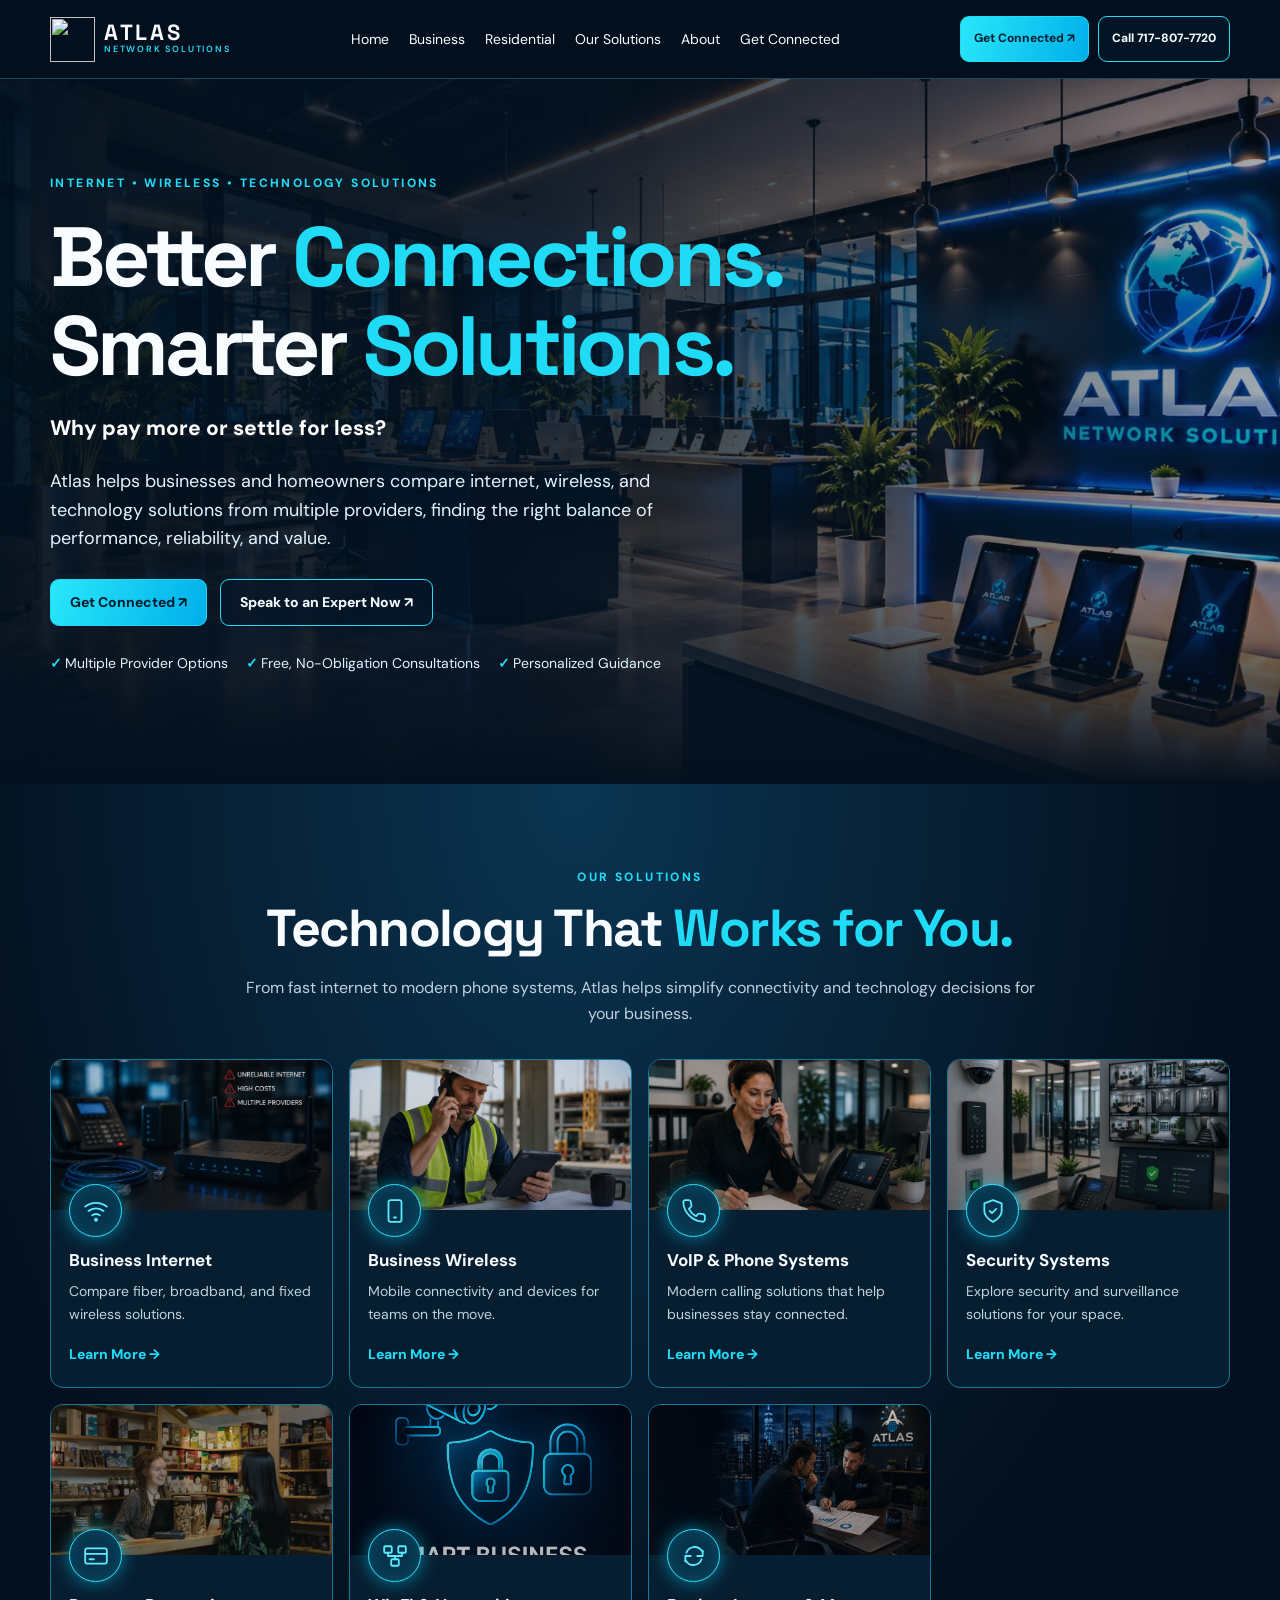
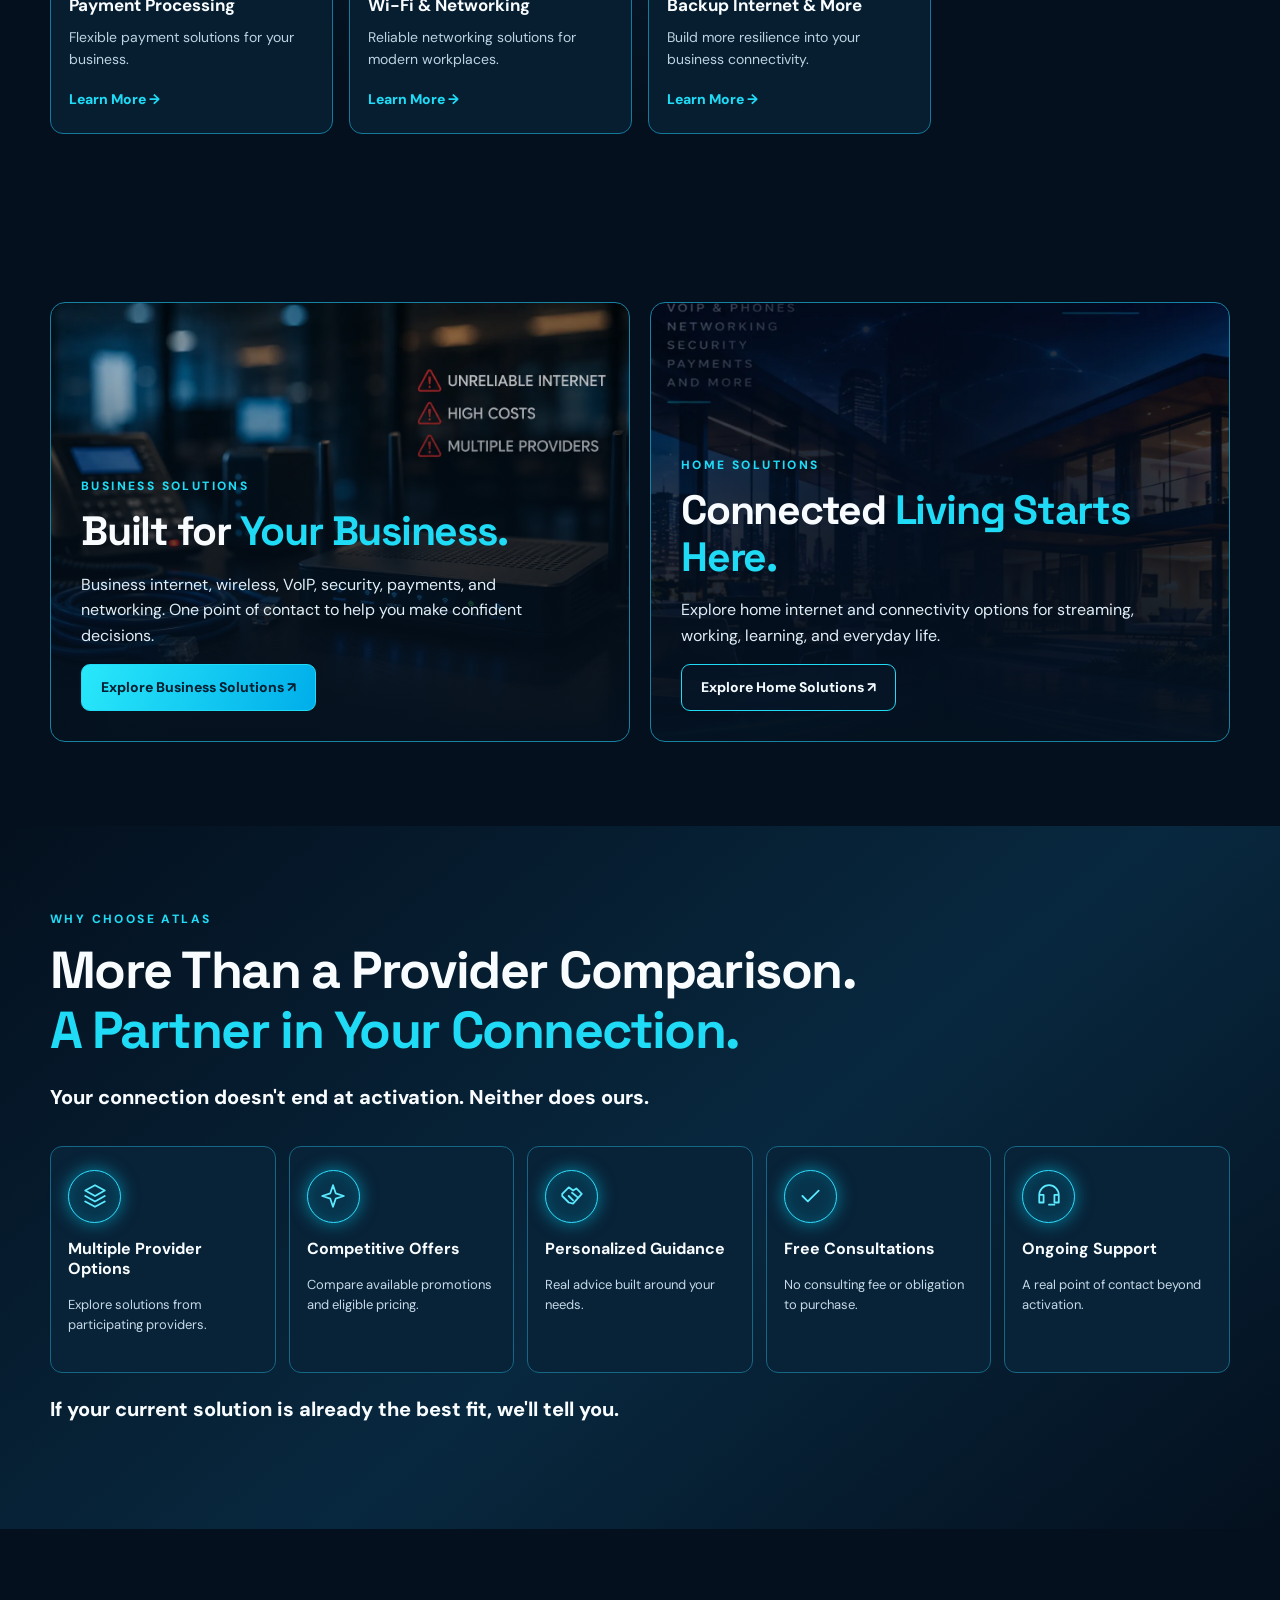
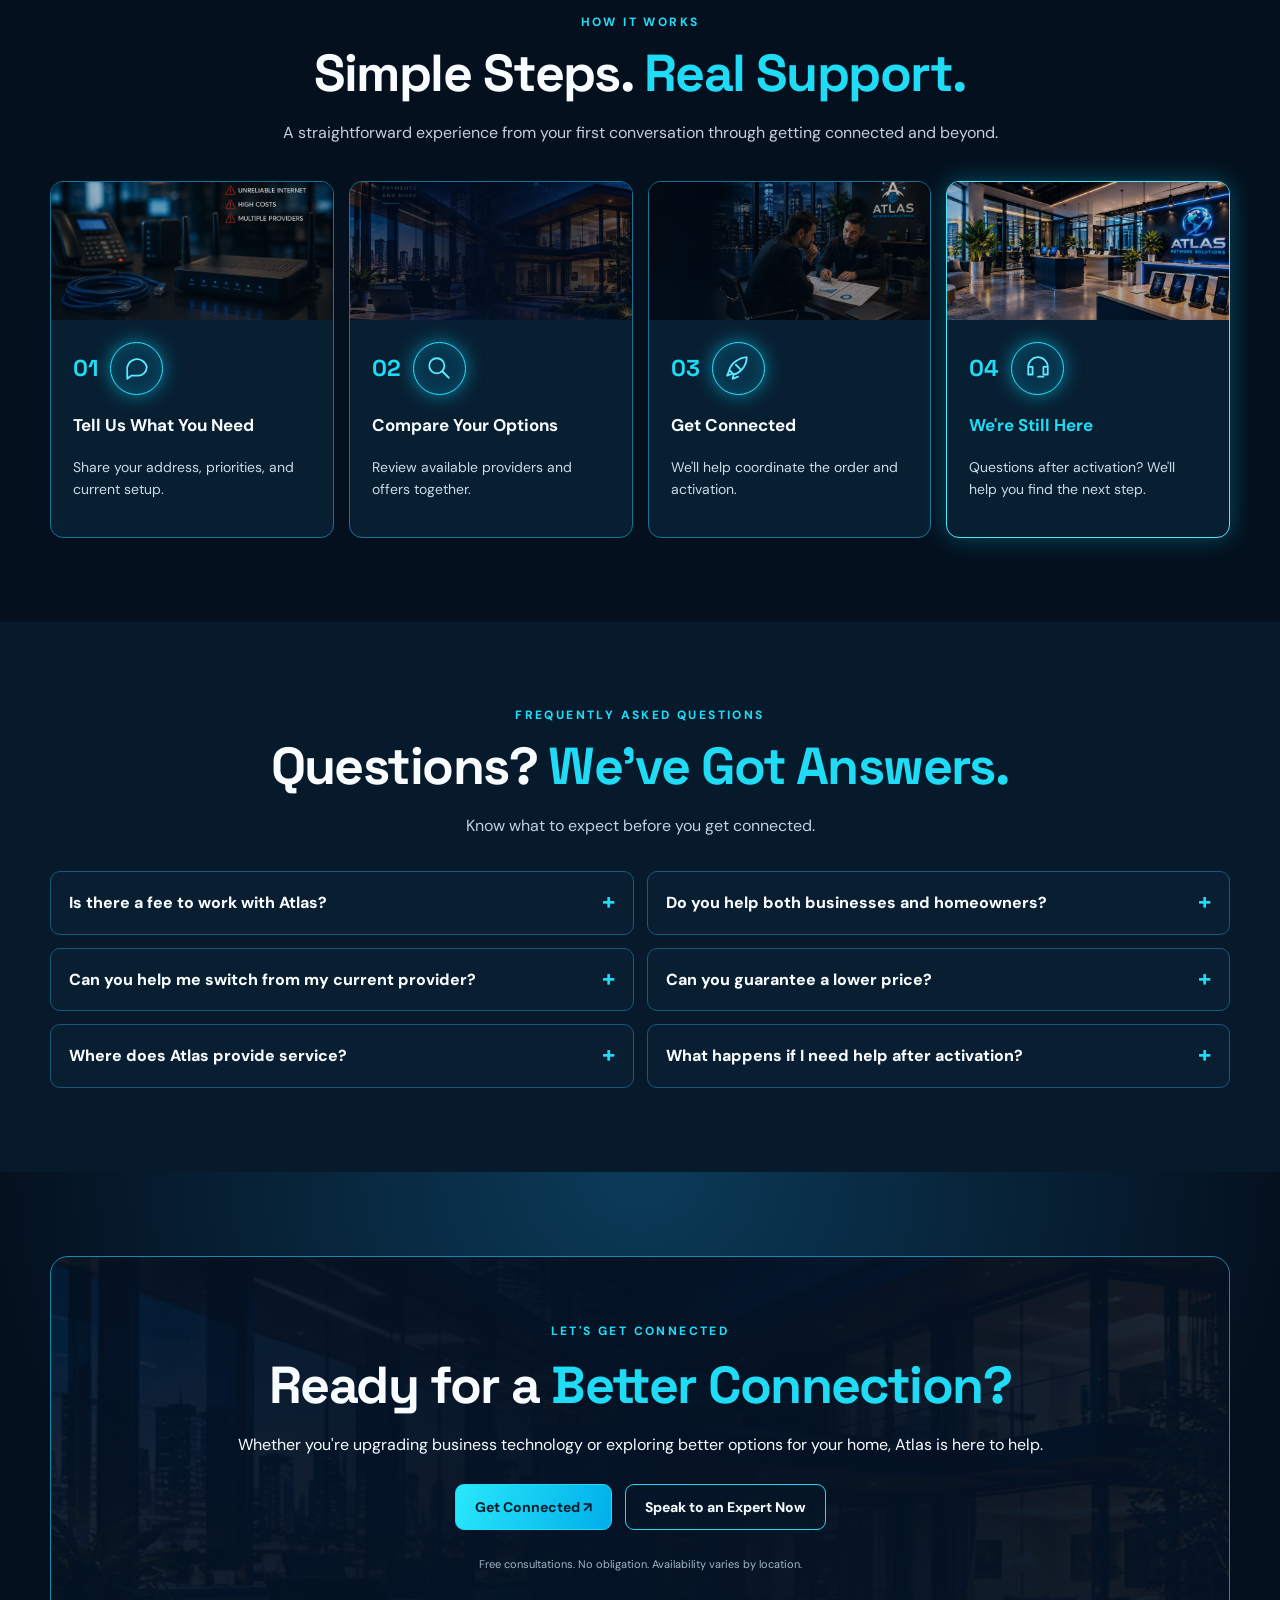
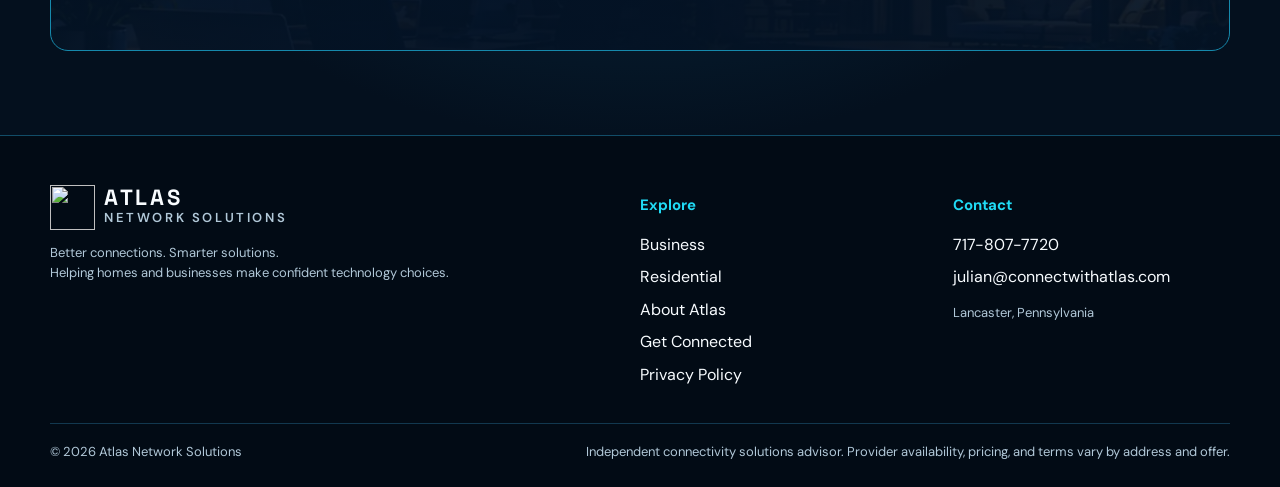
==== commit 70fffb8f: "Correct homepage business/home and How It Works imagery" ====
--- a/index.html
+++ b/index.html
@@ -8,9 +8,9 @@
 </style></head><body><a class="skip" href="#main">Skip to content</a><header class="top"><div class="container top-inner"><a class="brand" href="index.html" aria-label="Atlas Network Solutions home"><img src="https://i.ibb.co/m5kw20mR/new-logo.png" alt=""><span>ATLAS<small>NETWORK SOLUTIONS</small></span></a><nav class="nav" id="nav" aria-label="Main navigation"><a href="index.html" aria-current="page">Home</a><a href="business.html">Business</a><a href="residential.html">Residential</a><a href="#solutions">Our Solutions</a><a href="about.html">About</a><a href="get-connected.html">Get Connected</a></nav><div class="top-actions"><a class="btn btn-primary" href="get-connected.html">Get Connected ↗</a><a class="btn btn-ghost" href="tel:+17178077720">Call 717-807-7720</a></div><button class="menu" aria-controls="nav" aria-expanded="false" aria-label="Open menu" id="menu">☰</button></div></header>
 <main id="main"><section class="hero"><div class="container"><div class="hero-content"><div class="eyebrow">Internet • Wireless • Technology Solutions</div><h1>Better <span class="accent">Connections.</span><br>Smarter <span class="accent">Solutions.</span></h1><p class="tagline">Why pay more or settle for less?</p><p>Atlas helps businesses and homeowners compare internet, wireless, and technology solutions from multiple providers, finding the right balance of performance, reliability, and value.</p><div class="actions"><a class="btn btn-primary" href="get-connected.html">Get Connected ↗</a><a class="btn btn-ghost" href="tel:+17178077720">Speak to an Expert Now ↗</a></div><div class="proof"><span>Multiple Provider Options</span><span>Free, No-Obligation Consultations</span><span>Personalized Guidance</span></div></div></div></section>
 <section class="section solutions" id="solutions"><div class="container"><div class="center"><div class="eyebrow">Our Solutions</div><h2>Technology That <span class="accent">Works for You.</span></h2><p class="muted section-intro">From fast internet to modern phone systems, Atlas helps simplify connectivity and technology decisions for your business.</p></div><div class="cards"><article class="service"><div class="service-photo" role="img" aria-label="Business Internet" style="--img:url('assets/office.webp')"></div><div class="service-body"><span class="glow-icon"><svg aria-hidden="true" viewBox="0 0 24 24" fill="none" stroke="currentColor" stroke-width="1.65" stroke-linecap="round" stroke-linejoin="round"><path d="M2 8a16 16 0 0 1 20 0M5 12a11 11 0 0 1 14 0M8.5 16a6 6 0 0 1 7 0"/><circle cx="12" cy="20" r="1"/></svg></span><h3>Business Internet</h3><p>Compare fiber, broadband, and fixed wireless solutions.</p><a href="business.html">Learn More →</a></div></article><article class="service"><div class="service-photo" role="img" aria-label="Business Wireless" style="--img:url('assets/wireless.webp')"></div><div class="service-body"><span class="glow-icon"><svg aria-hidden="true" viewBox="0 0 24 24" fill="none" stroke="currentColor" stroke-width="1.65" stroke-linecap="round" stroke-linejoin="round"><rect x="6" y="2" width="12" height="20" rx="2"/><path d="M11 18h2"/></svg></span><h3>Business Wireless</h3><p>Mobile connectivity and devices for teams on the move.</p><a href="business.html">Learn More →</a></div></article><article class="service"><div class="service-photo" role="img" aria-label="VoIP & Phone Systems" style="--img:url('assets/voip.webp')"></div><div class="service-body"><span class="glow-icon"><svg aria-hidden="true" viewBox="0 0 24 24" fill="none" stroke="currentColor" stroke-width="1.65" stroke-linecap="round" stroke-linejoin="round"><path d="M22 16.9v3a2 2 0 0 1-2.2 2A19 19 0 0 1 2.1 4.2 2 2 0 0 1 4.1 2h3a2 2 0 0 1 2 1.7l.5 3a2 2 0 0 1-.6 1.8L7.2 10a16 16 0 0 0 6.8 6.8l1.5-1.8a2 2 0 0 1 1.8-.6l3 .5a2 2 0 0 1 1.7 2Z"/></svg></span><h3>VoIP & Phone Systems</h3><p>Modern calling solutions that help businesses stay connected.</p><a href="business.html">Learn More →</a></div></article><article class="service"><div class="service-photo" role="img" aria-label="Security Systems" style="--img:url('assets/security.webp')"></div><div class="service-body"><span class="glow-icon"><svg aria-hidden="true" viewBox="0 0 24 24" fill="none" stroke="currentColor" stroke-width="1.65" stroke-linecap="round" stroke-linejoin="round"><path d="M12 22s8-4 8-10V5l-8-3-8 3v7c0 6 8 10 8 10Z"/><path d="m9 12 2 2 4-4"/></svg></span><h3>Security Systems</h3><p>Explore security and surveillance solutions for your space.</p><a href="business.html">Learn More →</a></div></article><article class="service"><div class="service-photo" role="img" aria-label="Payment Processing" style="--img:url('assets/payments.webp')"></div><div class="service-body"><span class="glow-icon"><svg aria-hidden="true" viewBox="0 0 24 24" fill="none" stroke="currentColor" stroke-width="1.65" stroke-linecap="round" stroke-linejoin="round"><rect x="2" y="5" width="20" height="14" rx="2"/><path d="M2 10h20M6 15h4"/></svg></span><h3>Payment Processing</h3><p>Flexible payment solutions for your business.</p><a href="business.html">Learn More →</a></div></article><article class="service"><div class="service-photo" role="img" aria-label="Wi-Fi & Networking" style="--img:url('assets/smart-security.webp')"></div><div class="service-body"><span class="glow-icon"><svg aria-hidden="true" viewBox="0 0 24 24" fill="none" stroke="currentColor" stroke-width="1.65" stroke-linecap="round" stroke-linejoin="round"><rect x="2" y="3" width="7" height="6" rx="1"/><rect x="15" y="3" width="7" height="6" rx="1"/><rect x="8.5" y="15" width="7" height="6" rx="1"/><path d="M5.5 9v3h13V9M12 12v3"/></svg></span><h3>Wi-Fi & Networking</h3><p>Reliable networking solutions for modern workplaces.</p><a href="business.html">Learn More →</a></div></article><article class="service"><div class="service-photo" role="img" aria-label="Backup Internet & More" style="--img:url('assets/support.webp')"></div><div class="service-body"><span class="glow-icon"><svg aria-hidden="true" viewBox="0 0 24 24" fill="none" stroke="currentColor" stroke-width="1.65" stroke-linecap="round" stroke-linejoin="round"><path d="M20 7v5h-5M4 17v-5h5"/><path d="M5 9a8 8 0 0 1 14-2l1 1M4 16l1 1a8 8 0 0 0 14-2"/></svg></span><h3>Backup Internet & More</h3><p>Build more resilience into your business connectivity.</p><a href="business.html">Learn More →</a></div></article></div></div></section>
-<section class="section"><div class="container audiences"><article class="audience" style="--img:url('assets/consultation.webp')"><div class="audience-content"><div class="eyebrow">Business Solutions</div><h2>Built for <span class="accent">Your Business.</span></h2><p>Business internet, wireless, VoIP, security, payments, and networking. One point of contact to help you make confident decisions.</p><a class="btn btn-primary" href="business.html">Explore Business Solutions ↗</a></div></article><article class="audience" style="--img:url('assets/home.webp')"><div class="audience-content"><div class="eyebrow">Home Solutions</div><h2>Connected <span class="accent">Living Starts Here.</span></h2><p>Explore home internet and connectivity options for streaming, working, learning, and everyday life.</p><a class="btn btn-ghost" href="residential.html">Explore Home Solutions ↗</a></div></article></div></section>
+<section class="section"><div class="container audiences"><article class="audience" style="--img:url('assets/office.webp')"><div class="audience-content"><div class="eyebrow">Business Solutions</div><h2>Built for <span class="accent">Your Business.</span></h2><p>Business internet, wireless, VoIP, security, payments, and networking. One point of contact to help you make confident decisions.</p><a class="btn btn-primary" href="business.html">Explore Business Solutions ↗</a></div></article><article class="audience" style="--img:url('assets/showroom.webp')"><div class="audience-content"><div class="eyebrow">Home Solutions</div><h2>Connected <span class="accent">Living Starts Here.</span></h2><p>Explore home internet and connectivity options for streaming, working, learning, and everyday life.</p><a class="btn btn-ghost" href="residential.html">Explore Home Solutions ↗</a></div></article></div></section>
 <section class="section why"><div class="container"><div class="eyebrow">Why Choose Atlas</div><h2>More Than a Provider Comparison.<br><span class="accent">A Partner in Your Connection.</span></h2><p class="statement">Your connection doesn't end at activation. Neither does ours.</p><div class="benefits"><article class="benefit"><span class="glow-icon"><svg aria-hidden="true" viewBox="0 0 24 24" fill="none" stroke="currentColor" stroke-width="1.65" stroke-linecap="round" stroke-linejoin="round"><path d="m12 2 9 5-9 5-9-5 9-5ZM3 12l9 5 9-5M3 17l9 5 9-5"/></svg></span><h3>Multiple Provider Options</h3><p>Explore solutions from participating providers.</p></article><article class="benefit"><span class="glow-icon"><svg aria-hidden="true" viewBox="0 0 24 24" fill="none" stroke="currentColor" stroke-width="1.65" stroke-linecap="round" stroke-linejoin="round"><path d="m12 2 2.5 7.5L22 12l-7.5 2.5L12 22l-2.5-7.5L2 12l7.5-2.5L12 2Z"/></svg></span><h3>Competitive Offers</h3><p>Compare available promotions and eligible pricing.</p></article><article class="benefit"><span class="glow-icon"><svg aria-hidden="true" viewBox="0 0 24 24" fill="none" stroke="currentColor" stroke-width="1.65" stroke-linecap="round" stroke-linejoin="round"><path d="M3 10 9 4l4 3 3-2 5 5-8 9-4-1-6-6ZM9 12l4 4M12 9l5 4"/></svg></span><h3>Personalized Guidance</h3><p>Real advice built around your needs.</p></article><article class="benefit"><span class="glow-icon"><svg aria-hidden="true" viewBox="0 0 24 24" fill="none" stroke="currentColor" stroke-width="1.65" stroke-linecap="round" stroke-linejoin="round"><path d="m5 12 5 5L20 7"/></svg></span><h3>Free Consultations</h3><p>No consulting fee or obligation to purchase.</p></article><article class="benefit"><span class="glow-icon"><svg aria-hidden="true" viewBox="0 0 24 24" fill="none" stroke="currentColor" stroke-width="1.65" stroke-linecap="round" stroke-linejoin="round"><path d="M3 14v-3a9 9 0 0 1 18 0v3M3 14v4h4v-7H3v3ZM21 14v4h-4v-7h4v3ZM17 20h-5"/></svg></span><h3>Ongoing Support</h3><p>A real point of contact beyond activation.</p></article></div><p class="statement">If your current solution is already the best fit, we'll tell you.</p></div></section>
-<section class="section" id="how"><div class="container"><div class="center"><div class="eyebrow">How It Works</div><h2>Simple Steps. <span class="accent">Real Support.</span></h2><p class="muted section-intro">A straightforward experience from your first conversation through getting connected and beyond.</p></div><div class="steps"><article class="step "><div class="step-photo" aria-hidden="true" style="--img:url('assets/consultation.webp')"></div><div class="step-body"><div class="step-top"><span class="number">01</span><span class="glow-icon"><svg aria-hidden="true" viewBox="0 0 24 24" fill="none" stroke="currentColor" stroke-width="1.65" stroke-linecap="round" stroke-linejoin="round"><path d="M21 11a8 8 0 0 1-8 8H7l-4 3v-7a8 8 0 1 1 18-4Z"/></svg></span></div><h3>Tell Us What You Need</h3><p>Share your address, priorities, and current setup.</p></div></article><article class="step "><div class="step-photo" style="--img:url('assets/smart-security.webp')"></div><div class="step-body"><div class="step-top"><span class="number">02</span><span class="glow-icon"><svg aria-hidden="true" viewBox="0 0 24 24" fill="none" stroke="currentColor" stroke-width="1.65" stroke-linecap="round" stroke-linejoin="round"><circle cx="10" cy="10" r="7"/><path d="m15 15 6 6"/></svg></span></div><h3>Compare Your Options</h3><p>Review available providers and offers together.</p></div></article><article class="step "><div class="step-photo" style="--img:url('assets/mobile.webp')"></div><div class="step-body"><div class="step-top"><span class="number">03</span><span class="glow-icon"><svg aria-hidden="true" viewBox="0 0 24 24" fill="none" stroke="currentColor" stroke-width="1.65" stroke-linecap="round" stroke-linejoin="round"><path d="M4 14c1-5 7-11 16-12 0 9-7 15-12 16l-4-4ZM10 9l5 5M4 14l-2 5 5-2M8 18l-1 4 5-2"/></svg></span></div><h3>Get Connected</h3><p>We'll help coordinate the order and activation.</p></div></article><article class="step featured"><div class="step-photo" style="--img:url('assets/consultation.webp')"></div><div class="step-body"><div class="step-top"><span class="number">04</span><span class="glow-icon"><svg aria-hidden="true" viewBox="0 0 24 24" fill="none" stroke="currentColor" stroke-width="1.65" stroke-linecap="round" stroke-linejoin="round"><path d="M3 14v-3a9 9 0 0 1 18 0v3M3 14v4h4v-7H3v3ZM21 14v4h-4v-7h4v3ZM17 20h-5"/></svg></span></div><h3>We're Still Here</h3><p>Questions after activation? We'll help you find the next step.</p></div></article></div></div></section>
+<section class="section" id="how"><div class="container"><div class="center"><div class="eyebrow">How It Works</div><h2>Simple Steps. <span class="accent">Real Support.</span></h2><p class="muted section-intro">A straightforward experience from your first conversation through getting connected and beyond.</p></div><div class="steps"><article class="step "><div class="step-photo" aria-hidden="true" style="--img:url('assets/office.webp')"></div><div class="step-body"><div class="step-top"><span class="number">01</span><span class="glow-icon"><svg aria-hidden="true" viewBox="0 0 24 24" fill="none" stroke="currentColor" stroke-width="1.65" stroke-linecap="round" stroke-linejoin="round"><path d="M21 11a8 8 0 0 1-8 8H7l-4 3v-7a8 8 0 1 1 18-4Z"/></svg></span></div><h3>Tell Us What You Need</h3><p>Share your address, priorities, and current setup.</p></div></article><article class="step "><div class="step-photo" style="--img:url('assets/showroom.webp')"></div><div class="step-body"><div class="step-top"><span class="number">02</span><span class="glow-icon"><svg aria-hidden="true" viewBox="0 0 24 24" fill="none" stroke="currentColor" stroke-width="1.65" stroke-linecap="round" stroke-linejoin="round"><circle cx="10" cy="10" r="7"/><path d="m15 15 6 6"/></svg></span></div><h3>Compare Your Options</h3><p>Review available providers and offers together.</p></div></article><article class="step "><div class="step-photo" style="--img:url('assets/support.webp')"></div><div class="step-body"><div class="step-top"><span class="number">03</span><span class="glow-icon"><svg aria-hidden="true" viewBox="0 0 24 24" fill="none" stroke="currentColor" stroke-width="1.65" stroke-linecap="round" stroke-linejoin="round"><path d="M4 14c1-5 7-11 16-12 0 9-7 15-12 16l-4-4ZM10 9l5 5M4 14l-2 5 5-2M8 18l-1 4 5-2"/></svg></span></div><h3>Get Connected</h3><p>We'll help coordinate the order and activation.</p></div></article><article class="step featured"><div class="step-photo" style="--img:url('assets/showroom-hero.webp')"></div><div class="step-body"><div class="step-top"><span class="number">04</span><span class="glow-icon"><svg aria-hidden="true" viewBox="0 0 24 24" fill="none" stroke="currentColor" stroke-width="1.65" stroke-linecap="round" stroke-linejoin="round"><path d="M3 14v-3a9 9 0 0 1 18 0v3M3 14v4h4v-7H3v3ZM21 14v4h-4v-7h4v3ZM17 20h-5"/></svg></span></div><h3>We're Still Here</h3><p>Questions after activation? We'll help you find the next step.</p></div></article></div></div></section>
 <section class="section faq" id="faq"><div class="container"><div class="center"><div class="eyebrow">Frequently Asked Questions</div><h2>Questions? <span class="accent">We've Got Answers.</span></h2><p class="muted section-intro">Know what to expect before you get connected.</p></div><div class="faq-grid"><details><summary>Is there a fee to work with Atlas?</summary><p>No. Atlas offers free, no-obligation consultations and is compensated by participating providers.</p></details><details><summary>Do you help both businesses and homeowners?</summary><p>Yes. We help businesses and residential customers explore eligible connectivity solutions.</p></details><details><summary>Can you help me switch from my current provider?</summary><p>Yes. We can help compare options and coordinate eligible new orders or transitions.</p></details><details><summary>Can you guarantee a lower price?</summary><p>No. Pricing, eligibility, and availability vary by provider and address. If your current setup is the better fit, we'll tell you.</p></details><details><summary>Where does Atlas provide service?</summary><p>Atlas is based in Lancaster, Pennsylvania, and works across multiple markets, depending on provider availability.</p></details><details><summary>What happens if I need help after activation?</summary><p>Atlas can help with provider coordination and account questions. Network repairs and carrier technical support remain with the provider.</p></details></div></div></section>
 <section class="section cta"><div class="container"><div class="cta-panel"><div class="eyebrow">Let's Get Connected</div><h2>Ready for a <span class="accent">Better Connection?</span></h2><p>Whether you're upgrading business technology or exploring better options for your home, Atlas is here to help.</p><div class="actions"><a class="btn btn-primary" href="get-connected.html">Get Connected ↗</a><a class="btn btn-ghost" href="tel:+17178077720">Speak to an Expert Now</a></div><p class="photo-note">Free consultations. No obligation. Availability varies by location.</p></div></div></section></main>
 <footer class="footer"><div class="container footer-grid"><div><a class="brand" href="index.html"><img src="https://i.ibb.co/m5kw20mR/new-logo.png" alt=""><span>ATLAS<small>NETWORK SOLUTIONS</small></span></a><p>Better connections. Smarter solutions.<br>Helping homes and businesses make confident technology choices.</p></div><div><h3>Explore</h3><a href="business.html">Business</a><a href="residential.html">Residential</a><a href="about.html">About Atlas</a><a href="get-connected.html">Get Connected</a><a href="privacy.html">Privacy Policy</a></div><div><h3>Contact</h3><a href="tel:+17178077720">717-807-7720</a><a href="mailto:julian@connectwithatlas.com">julian@connectwithatlas.com</a><p>Lancaster, Pennsylvania</p></div></div><div class="container footer-bottom"><small>© <span id="year">2026</span> Atlas Network Solutions</small><small>Independent connectivity solutions advisor. Provider availability, pricing, and terms vary by address and offer.</small></div></footer><script>document.getElementById('year').textContent=new Date().getFullYear();const m=document.getElementById('menu'),n=document.getElementById('nav');m.addEventListener('click',()=>{let o=n.classList.toggle('open');m.setAttribute('aria-expanded',String(o));m.setAttribute('aria-label',o?'Close menu':'Open menu');m.textContent=o?'✕':'☰'});n.querySelectorAll('a').forEach(a=>a.addEventListener('click',()=>{n.classList.remove('open');m.setAttribute('aria-expanded','false');m.setAttribute('aria-label','Open menu');m.textContent='☰'}));document.addEventListener('keydown',e=>{if(e.key==='Escape'){n.classList.remove('open');m.setAttribute('aria-expanded','false');m.setAttribute('aria-label','Open menu');m.textContent='☰'}});document.addEventListener('click',e=>{if(!e.target.closest('.top-inner')){n.classList.remove('open');m.setAttribute('aria-expanded','false');m.setAttribute('aria-label','Open menu');m.textContent='☰'}});</script></body></html>
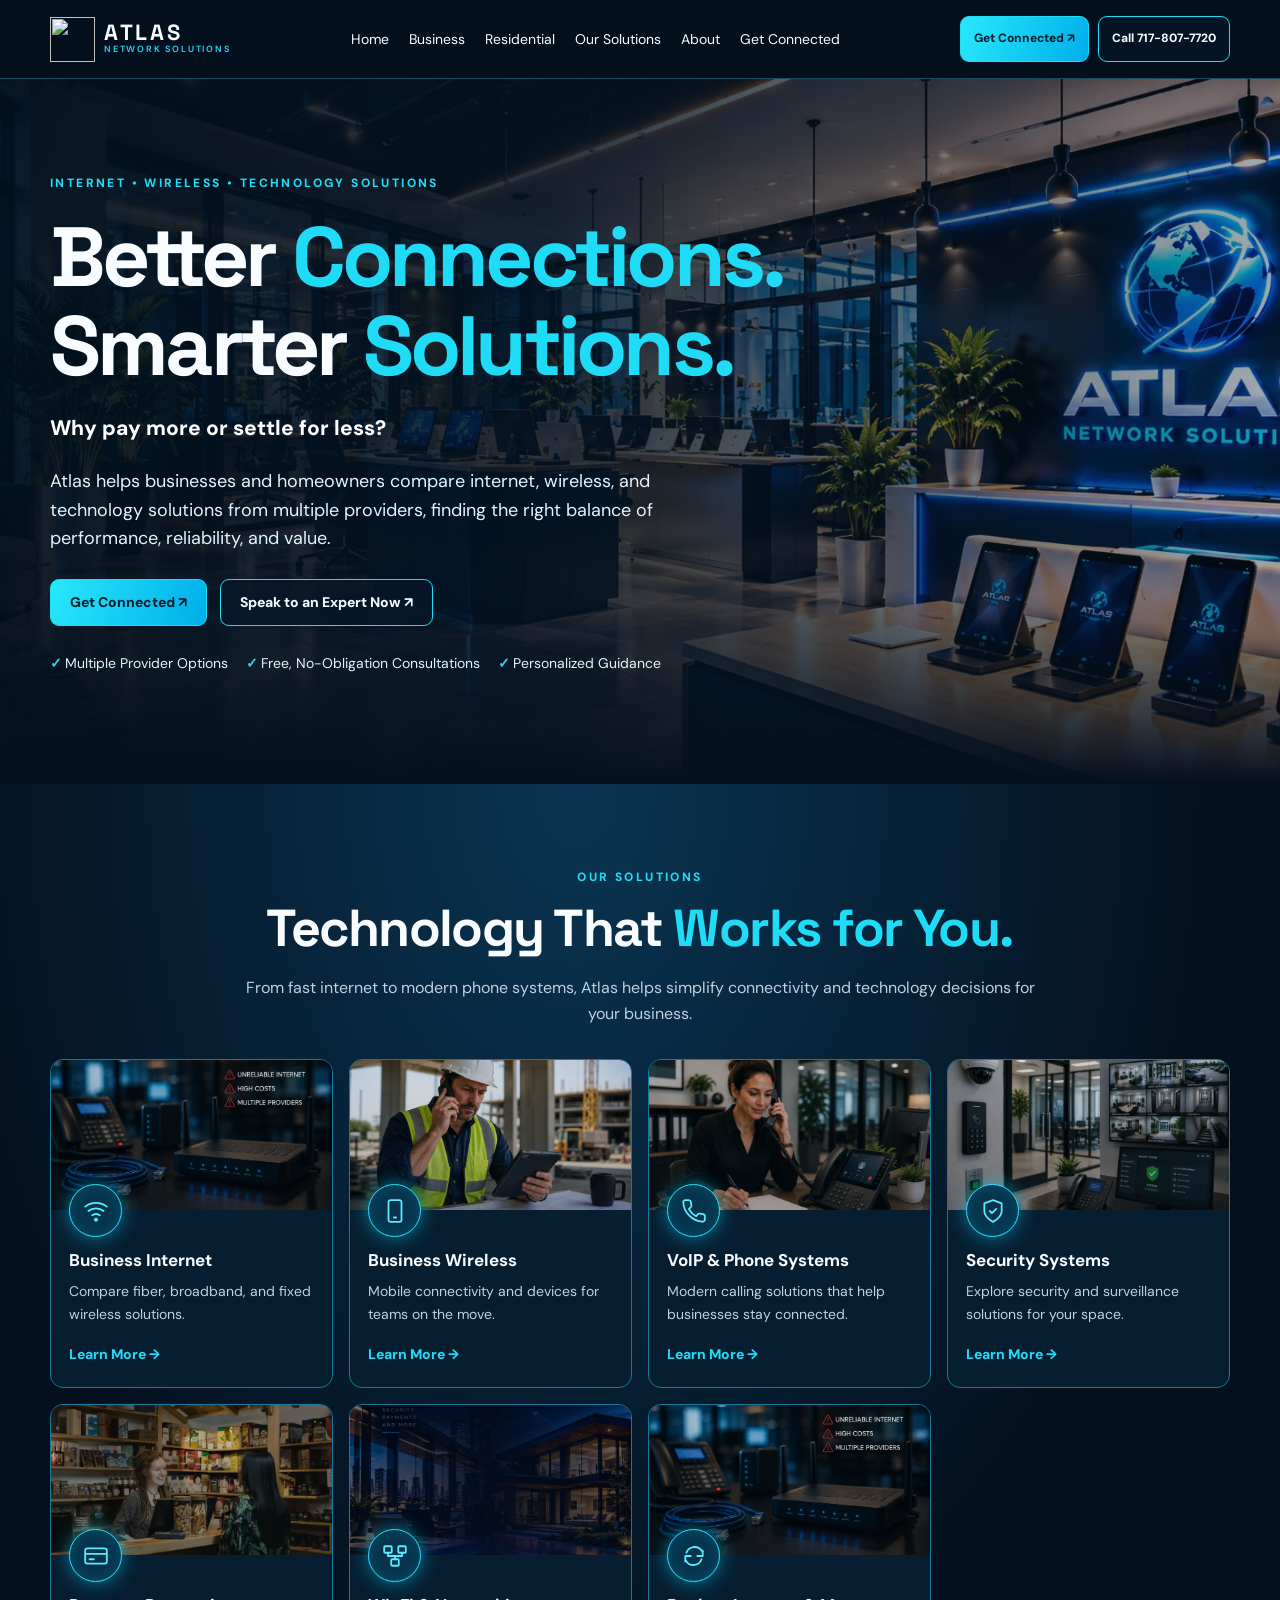
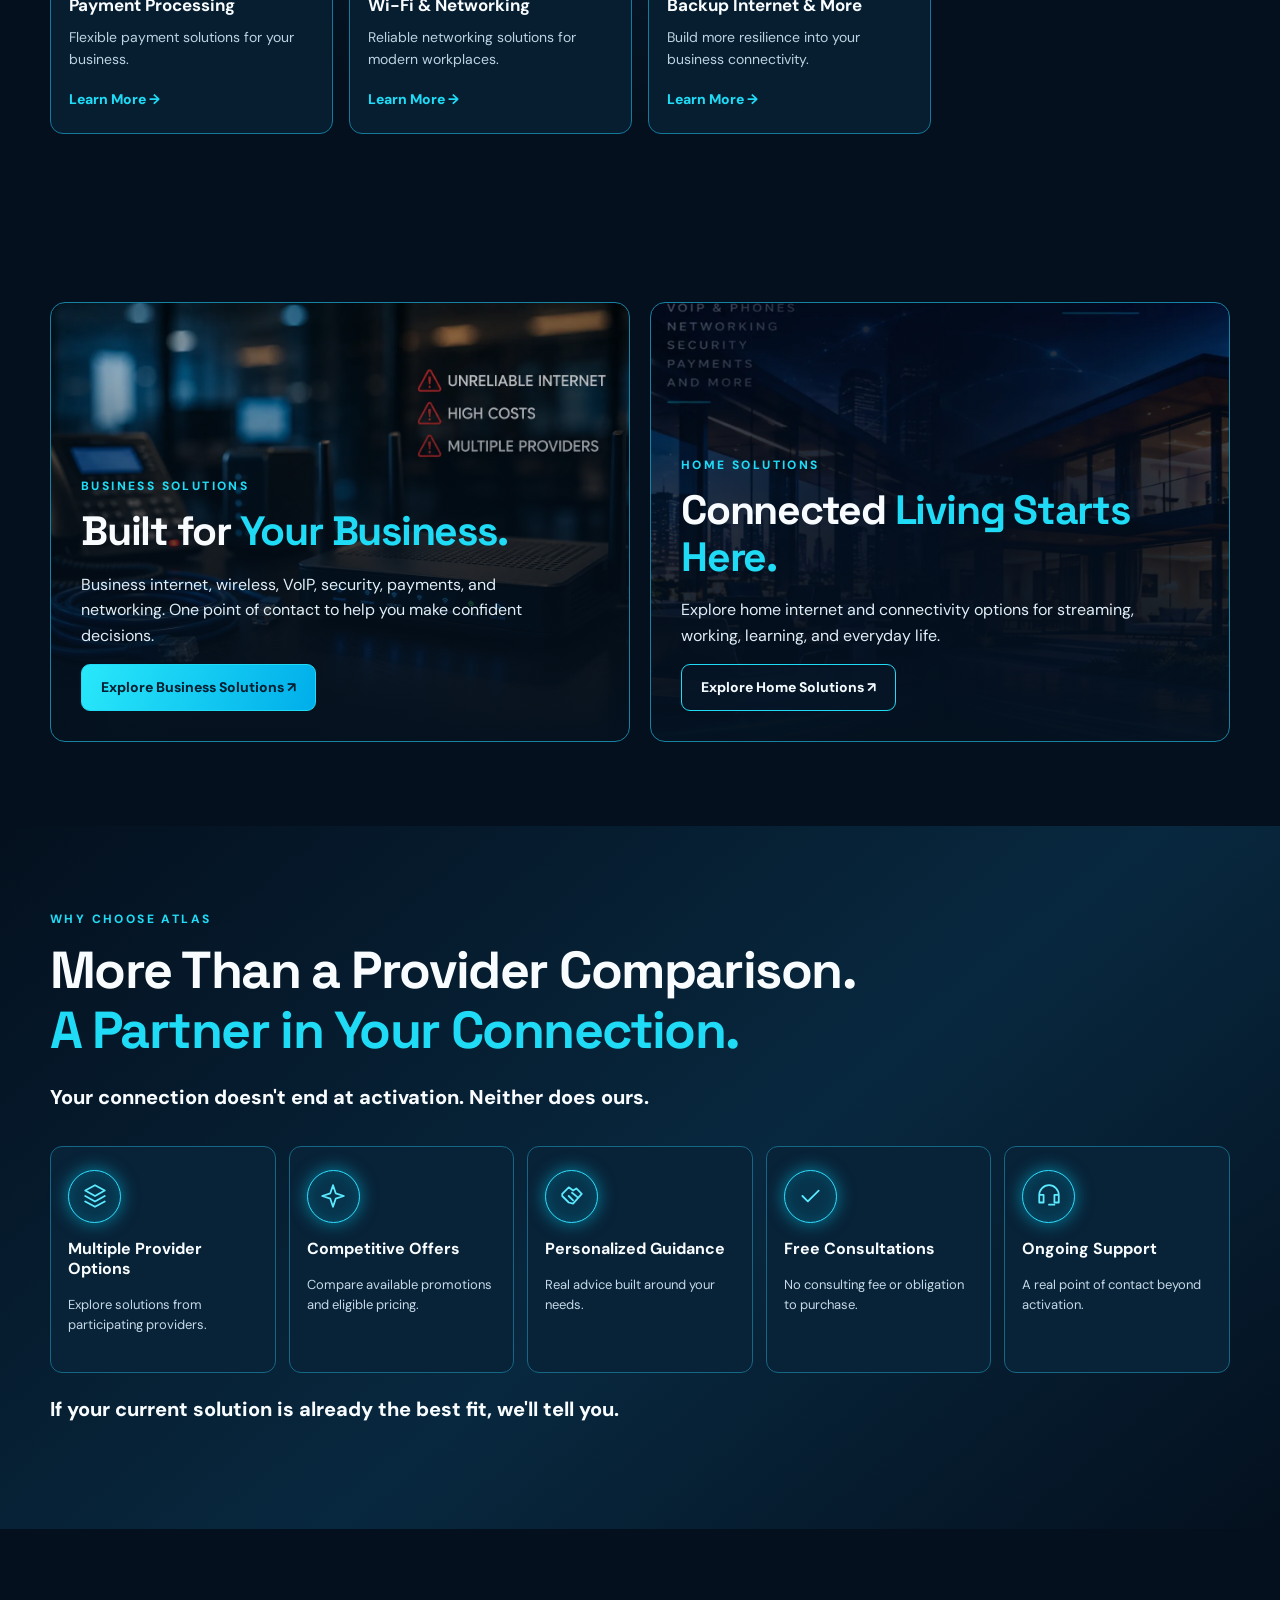
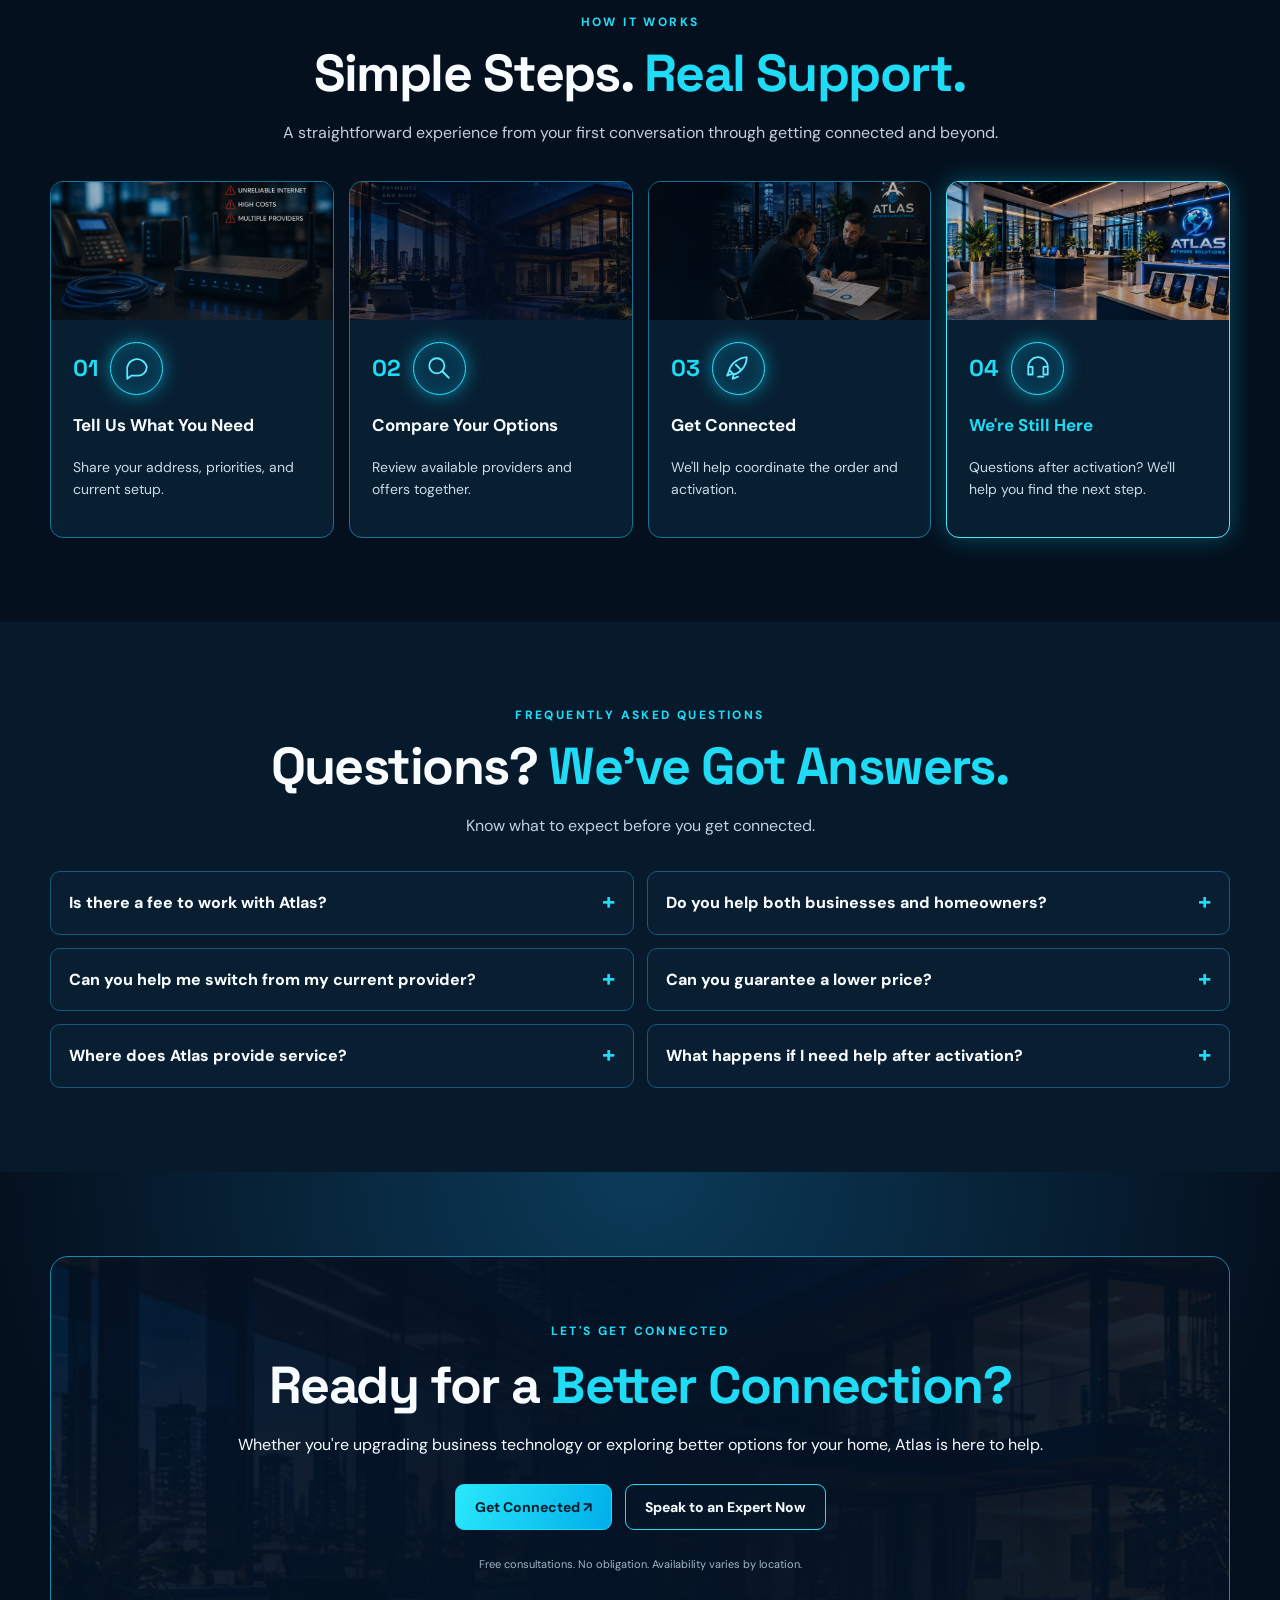
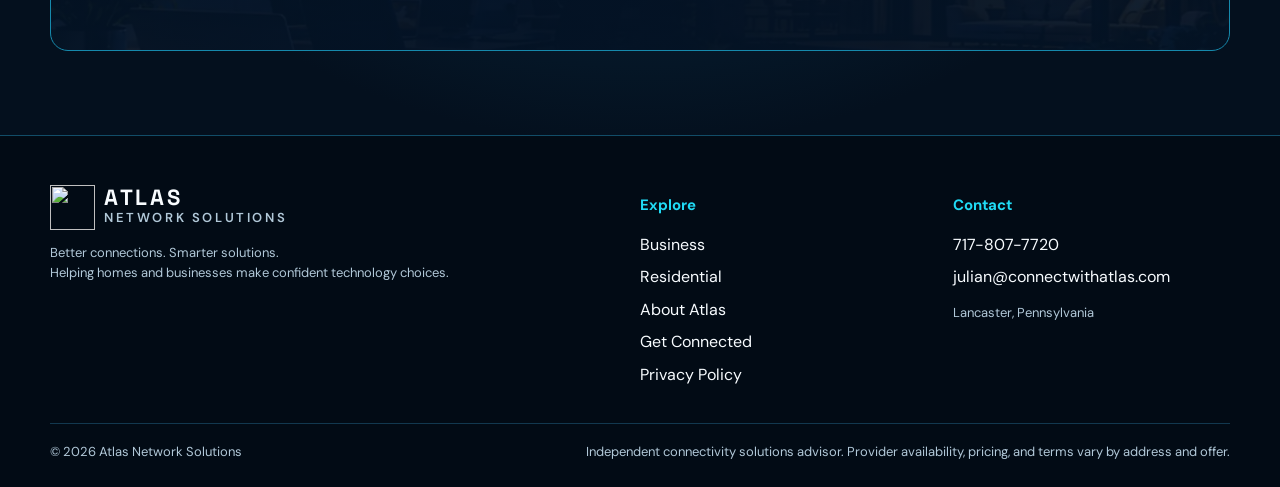
==== commit e04fb60f: "Fix Wi-Fi and backup service-card images" ====
--- a/index.html
+++ b/index.html
@@ -7,7 +7,7 @@
 @media(prefers-reduced-motion:reduce){html{scroll-behavior:auto}*,*:before,*:after{transition:none!important}}
 </style></head><body><a class="skip" href="#main">Skip to content</a><header class="top"><div class="container top-inner"><a class="brand" href="index.html" aria-label="Atlas Network Solutions home"><img src="https://i.ibb.co/m5kw20mR/new-logo.png" alt=""><span>ATLAS<small>NETWORK SOLUTIONS</small></span></a><nav class="nav" id="nav" aria-label="Main navigation"><a href="index.html" aria-current="page">Home</a><a href="business.html">Business</a><a href="residential.html">Residential</a><a href="#solutions">Our Solutions</a><a href="about.html">About</a><a href="get-connected.html">Get Connected</a></nav><div class="top-actions"><a class="btn btn-primary" href="get-connected.html">Get Connected ↗</a><a class="btn btn-ghost" href="tel:+17178077720">Call 717-807-7720</a></div><button class="menu" aria-controls="nav" aria-expanded="false" aria-label="Open menu" id="menu">☰</button></div></header>
 <main id="main"><section class="hero"><div class="container"><div class="hero-content"><div class="eyebrow">Internet • Wireless • Technology Solutions</div><h1>Better <span class="accent">Connections.</span><br>Smarter <span class="accent">Solutions.</span></h1><p class="tagline">Why pay more or settle for less?</p><p>Atlas helps businesses and homeowners compare internet, wireless, and technology solutions from multiple providers, finding the right balance of performance, reliability, and value.</p><div class="actions"><a class="btn btn-primary" href="get-connected.html">Get Connected ↗</a><a class="btn btn-ghost" href="tel:+17178077720">Speak to an Expert Now ↗</a></div><div class="proof"><span>Multiple Provider Options</span><span>Free, No-Obligation Consultations</span><span>Personalized Guidance</span></div></div></div></section>
-<section class="section solutions" id="solutions"><div class="container"><div class="center"><div class="eyebrow">Our Solutions</div><h2>Technology That <span class="accent">Works for You.</span></h2><p class="muted section-intro">From fast internet to modern phone systems, Atlas helps simplify connectivity and technology decisions for your business.</p></div><div class="cards"><article class="service"><div class="service-photo" role="img" aria-label="Business Internet" style="--img:url('assets/office.webp')"></div><div class="service-body"><span class="glow-icon"><svg aria-hidden="true" viewBox="0 0 24 24" fill="none" stroke="currentColor" stroke-width="1.65" stroke-linecap="round" stroke-linejoin="round"><path d="M2 8a16 16 0 0 1 20 0M5 12a11 11 0 0 1 14 0M8.5 16a6 6 0 0 1 7 0"/><circle cx="12" cy="20" r="1"/></svg></span><h3>Business Internet</h3><p>Compare fiber, broadband, and fixed wireless solutions.</p><a href="business.html">Learn More →</a></div></article><article class="service"><div class="service-photo" role="img" aria-label="Business Wireless" style="--img:url('assets/wireless.webp')"></div><div class="service-body"><span class="glow-icon"><svg aria-hidden="true" viewBox="0 0 24 24" fill="none" stroke="currentColor" stroke-width="1.65" stroke-linecap="round" stroke-linejoin="round"><rect x="6" y="2" width="12" height="20" rx="2"/><path d="M11 18h2"/></svg></span><h3>Business Wireless</h3><p>Mobile connectivity and devices for teams on the move.</p><a href="business.html">Learn More →</a></div></article><article class="service"><div class="service-photo" role="img" aria-label="VoIP & Phone Systems" style="--img:url('assets/voip.webp')"></div><div class="service-body"><span class="glow-icon"><svg aria-hidden="true" viewBox="0 0 24 24" fill="none" stroke="currentColor" stroke-width="1.65" stroke-linecap="round" stroke-linejoin="round"><path d="M22 16.9v3a2 2 0 0 1-2.2 2A19 19 0 0 1 2.1 4.2 2 2 0 0 1 4.1 2h3a2 2 0 0 1 2 1.7l.5 3a2 2 0 0 1-.6 1.8L7.2 10a16 16 0 0 0 6.8 6.8l1.5-1.8a2 2 0 0 1 1.8-.6l3 .5a2 2 0 0 1 1.7 2Z"/></svg></span><h3>VoIP & Phone Systems</h3><p>Modern calling solutions that help businesses stay connected.</p><a href="business.html">Learn More →</a></div></article><article class="service"><div class="service-photo" role="img" aria-label="Security Systems" style="--img:url('assets/security.webp')"></div><div class="service-body"><span class="glow-icon"><svg aria-hidden="true" viewBox="0 0 24 24" fill="none" stroke="currentColor" stroke-width="1.65" stroke-linecap="round" stroke-linejoin="round"><path d="M12 22s8-4 8-10V5l-8-3-8 3v7c0 6 8 10 8 10Z"/><path d="m9 12 2 2 4-4"/></svg></span><h3>Security Systems</h3><p>Explore security and surveillance solutions for your space.</p><a href="business.html">Learn More →</a></div></article><article class="service"><div class="service-photo" role="img" aria-label="Payment Processing" style="--img:url('assets/payments.webp')"></div><div class="service-body"><span class="glow-icon"><svg aria-hidden="true" viewBox="0 0 24 24" fill="none" stroke="currentColor" stroke-width="1.65" stroke-linecap="round" stroke-linejoin="round"><rect x="2" y="5" width="20" height="14" rx="2"/><path d="M2 10h20M6 15h4"/></svg></span><h3>Payment Processing</h3><p>Flexible payment solutions for your business.</p><a href="business.html">Learn More →</a></div></article><article class="service"><div class="service-photo" role="img" aria-label="Wi-Fi & Networking" style="--img:url('assets/smart-security.webp')"></div><div class="service-body"><span class="glow-icon"><svg aria-hidden="true" viewBox="0 0 24 24" fill="none" stroke="currentColor" stroke-width="1.65" stroke-linecap="round" stroke-linejoin="round"><rect x="2" y="3" width="7" height="6" rx="1"/><rect x="15" y="3" width="7" height="6" rx="1"/><rect x="8.5" y="15" width="7" height="6" rx="1"/><path d="M5.5 9v3h13V9M12 12v3"/></svg></span><h3>Wi-Fi & Networking</h3><p>Reliable networking solutions for modern workplaces.</p><a href="business.html">Learn More →</a></div></article><article class="service"><div class="service-photo" role="img" aria-label="Backup Internet & More" style="--img:url('assets/support.webp')"></div><div class="service-body"><span class="glow-icon"><svg aria-hidden="true" viewBox="0 0 24 24" fill="none" stroke="currentColor" stroke-width="1.65" stroke-linecap="round" stroke-linejoin="round"><path d="M20 7v5h-5M4 17v-5h5"/><path d="M5 9a8 8 0 0 1 14-2l1 1M4 16l1 1a8 8 0 0 0 14-2"/></svg></span><h3>Backup Internet & More</h3><p>Build more resilience into your business connectivity.</p><a href="business.html">Learn More →</a></div></article></div></div></section>
+<section class="section solutions" id="solutions"><div class="container"><div class="center"><div class="eyebrow">Our Solutions</div><h2>Technology That <span class="accent">Works for You.</span></h2><p class="muted section-intro">From fast internet to modern phone systems, Atlas helps simplify connectivity and technology decisions for your business.</p></div><div class="cards"><article class="service"><div class="service-photo" role="img" aria-label="Business Internet" style="--img:url('assets/office.webp')"></div><div class="service-body"><span class="glow-icon"><svg aria-hidden="true" viewBox="0 0 24 24" fill="none" stroke="currentColor" stroke-width="1.65" stroke-linecap="round" stroke-linejoin="round"><path d="M2 8a16 16 0 0 1 20 0M5 12a11 11 0 0 1 14 0M8.5 16a6 6 0 0 1 7 0"/><circle cx="12" cy="20" r="1"/></svg></span><h3>Business Internet</h3><p>Compare fiber, broadband, and fixed wireless solutions.</p><a href="business.html">Learn More →</a></div></article><article class="service"><div class="service-photo" role="img" aria-label="Business Wireless" style="--img:url('assets/wireless.webp')"></div><div class="service-body"><span class="glow-icon"><svg aria-hidden="true" viewBox="0 0 24 24" fill="none" stroke="currentColor" stroke-width="1.65" stroke-linecap="round" stroke-linejoin="round"><rect x="6" y="2" width="12" height="20" rx="2"/><path d="M11 18h2"/></svg></span><h3>Business Wireless</h3><p>Mobile connectivity and devices for teams on the move.</p><a href="business.html">Learn More →</a></div></article><article class="service"><div class="service-photo" role="img" aria-label="VoIP & Phone Systems" style="--img:url('assets/voip.webp')"></div><div class="service-body"><span class="glow-icon"><svg aria-hidden="true" viewBox="0 0 24 24" fill="none" stroke="currentColor" stroke-width="1.65" stroke-linecap="round" stroke-linejoin="round"><path d="M22 16.9v3a2 2 0 0 1-2.2 2A19 19 0 0 1 2.1 4.2 2 2 0 0 1 4.1 2h3a2 2 0 0 1 2 1.7l.5 3a2 2 0 0 1-.6 1.8L7.2 10a16 16 0 0 0 6.8 6.8l1.5-1.8a2 2 0 0 1 1.8-.6l3 .5a2 2 0 0 1 1.7 2Z"/></svg></span><h3>VoIP & Phone Systems</h3><p>Modern calling solutions that help businesses stay connected.</p><a href="business.html">Learn More →</a></div></article><article class="service"><div class="service-photo" role="img" aria-label="Security Systems" style="--img:url('assets/security.webp')"></div><div class="service-body"><span class="glow-icon"><svg aria-hidden="true" viewBox="0 0 24 24" fill="none" stroke="currentColor" stroke-width="1.65" stroke-linecap="round" stroke-linejoin="round"><path d="M12 22s8-4 8-10V5l-8-3-8 3v7c0 6 8 10 8 10Z"/><path d="m9 12 2 2 4-4"/></svg></span><h3>Security Systems</h3><p>Explore security and surveillance solutions for your space.</p><a href="business.html">Learn More →</a></div></article><article class="service"><div class="service-photo" role="img" aria-label="Payment Processing" style="--img:url('assets/payments.webp')"></div><div class="service-body"><span class="glow-icon"><svg aria-hidden="true" viewBox="0 0 24 24" fill="none" stroke="currentColor" stroke-width="1.65" stroke-linecap="round" stroke-linejoin="round"><rect x="2" y="5" width="20" height="14" rx="2"/><path d="M2 10h20M6 15h4"/></svg></span><h3>Payment Processing</h3><p>Flexible payment solutions for your business.</p><a href="business.html">Learn More →</a></div></article><article class="service"><div class="service-photo" role="img" aria-label="Wi-Fi & Networking" style="--img:url('assets/hero.jpg')"></div><div class="service-body"><span class="glow-icon"><svg aria-hidden="true" viewBox="0 0 24 24" fill="none" stroke="currentColor" stroke-width="1.65" stroke-linecap="round" stroke-linejoin="round"><rect x="2" y="3" width="7" height="6" rx="1"/><rect x="15" y="3" width="7" height="6" rx="1"/><rect x="8.5" y="15" width="7" height="6" rx="1"/><path d="M5.5 9v3h13V9M12 12v3"/></svg></span><h3>Wi-Fi & Networking</h3><p>Reliable networking solutions for modern workplaces.</p><a href="business.html">Learn More →</a></div></article><article class="service"><div class="service-photo" role="img" aria-label="Backup Internet & More" style="--img:url('assets/office.webp')"></div><div class="service-body"><span class="glow-icon"><svg aria-hidden="true" viewBox="0 0 24 24" fill="none" stroke="currentColor" stroke-width="1.65" stroke-linecap="round" stroke-linejoin="round"><path d="M20 7v5h-5M4 17v-5h5"/><path d="M5 9a8 8 0 0 1 14-2l1 1M4 16l1 1a8 8 0 0 0 14-2"/></svg></span><h3>Backup Internet & More</h3><p>Build more resilience into your business connectivity.</p><a href="business.html">Learn More →</a></div></article></div></div></section>
 <section class="section"><div class="container audiences"><article class="audience" style="--img:url('assets/office.webp')"><div class="audience-content"><div class="eyebrow">Business Solutions</div><h2>Built for <span class="accent">Your Business.</span></h2><p>Business internet, wireless, VoIP, security, payments, and networking. One point of contact to help you make confident decisions.</p><a class="btn btn-primary" href="business.html">Explore Business Solutions ↗</a></div></article><article class="audience" style="--img:url('assets/showroom.webp')"><div class="audience-content"><div class="eyebrow">Home Solutions</div><h2>Connected <span class="accent">Living Starts Here.</span></h2><p>Explore home internet and connectivity options for streaming, working, learning, and everyday life.</p><a class="btn btn-ghost" href="residential.html">Explore Home Solutions ↗</a></div></article></div></section>
 <section class="section why"><div class="container"><div class="eyebrow">Why Choose Atlas</div><h2>More Than a Provider Comparison.<br><span class="accent">A Partner in Your Connection.</span></h2><p class="statement">Your connection doesn't end at activation. Neither does ours.</p><div class="benefits"><article class="benefit"><span class="glow-icon"><svg aria-hidden="true" viewBox="0 0 24 24" fill="none" stroke="currentColor" stroke-width="1.65" stroke-linecap="round" stroke-linejoin="round"><path d="m12 2 9 5-9 5-9-5 9-5ZM3 12l9 5 9-5M3 17l9 5 9-5"/></svg></span><h3>Multiple Provider Options</h3><p>Explore solutions from participating providers.</p></article><article class="benefit"><span class="glow-icon"><svg aria-hidden="true" viewBox="0 0 24 24" fill="none" stroke="currentColor" stroke-width="1.65" stroke-linecap="round" stroke-linejoin="round"><path d="m12 2 2.5 7.5L22 12l-7.5 2.5L12 22l-2.5-7.5L2 12l7.5-2.5L12 2Z"/></svg></span><h3>Competitive Offers</h3><p>Compare available promotions and eligible pricing.</p></article><article class="benefit"><span class="glow-icon"><svg aria-hidden="true" viewBox="0 0 24 24" fill="none" stroke="currentColor" stroke-width="1.65" stroke-linecap="round" stroke-linejoin="round"><path d="M3 10 9 4l4 3 3-2 5 5-8 9-4-1-6-6ZM9 12l4 4M12 9l5 4"/></svg></span><h3>Personalized Guidance</h3><p>Real advice built around your needs.</p></article><article class="benefit"><span class="glow-icon"><svg aria-hidden="true" viewBox="0 0 24 24" fill="none" stroke="currentColor" stroke-width="1.65" stroke-linecap="round" stroke-linejoin="round"><path d="m5 12 5 5L20 7"/></svg></span><h3>Free Consultations</h3><p>No consulting fee or obligation to purchase.</p></article><article class="benefit"><span class="glow-icon"><svg aria-hidden="true" viewBox="0 0 24 24" fill="none" stroke="currentColor" stroke-width="1.65" stroke-linecap="round" stroke-linejoin="round"><path d="M3 14v-3a9 9 0 0 1 18 0v3M3 14v4h4v-7H3v3ZM21 14v4h-4v-7h4v3ZM17 20h-5"/></svg></span><h3>Ongoing Support</h3><p>A real point of contact beyond activation.</p></article></div><p class="statement">If your current solution is already the best fit, we'll tell you.</p></div></section>
 <section class="section" id="how"><div class="container"><div class="center"><div class="eyebrow">How It Works</div><h2>Simple Steps. <span class="accent">Real Support.</span></h2><p class="muted section-intro">A straightforward experience from your first conversation through getting connected and beyond.</p></div><div class="steps"><article class="step "><div class="step-photo" aria-hidden="true" style="--img:url('assets/office.webp')"></div><div class="step-body"><div class="step-top"><span class="number">01</span><span class="glow-icon"><svg aria-hidden="true" viewBox="0 0 24 24" fill="none" stroke="currentColor" stroke-width="1.65" stroke-linecap="round" stroke-linejoin="round"><path d="M21 11a8 8 0 0 1-8 8H7l-4 3v-7a8 8 0 1 1 18-4Z"/></svg></span></div><h3>Tell Us What You Need</h3><p>Share your address, priorities, and current setup.</p></div></article><article class="step "><div class="step-photo" style="--img:url('assets/showroom.webp')"></div><div class="step-body"><div class="step-top"><span class="number">02</span><span class="glow-icon"><svg aria-hidden="true" viewBox="0 0 24 24" fill="none" stroke="currentColor" stroke-width="1.65" stroke-linecap="round" stroke-linejoin="round"><circle cx="10" cy="10" r="7"/><path d="m15 15 6 6"/></svg></span></div><h3>Compare Your Options</h3><p>Review available providers and offers together.</p></div></article><article class="step "><div class="step-photo" style="--img:url('assets/support.webp')"></div><div class="step-body"><div class="step-top"><span class="number">03</span><span class="glow-icon"><svg aria-hidden="true" viewBox="0 0 24 24" fill="none" stroke="currentColor" stroke-width="1.65" stroke-linecap="round" stroke-linejoin="round"><path d="M4 14c1-5 7-11 16-12 0 9-7 15-12 16l-4-4ZM10 9l5 5M4 14l-2 5 5-2M8 18l-1 4 5-2"/></svg></span></div><h3>Get Connected</h3><p>We'll help coordinate the order and activation.</p></div></article><article class="step featured"><div class="step-photo" style="--img:url('assets/showroom-hero.webp')"></div><div class="step-body"><div class="step-top"><span class="number">04</span><span class="glow-icon"><svg aria-hidden="true" viewBox="0 0 24 24" fill="none" stroke="currentColor" stroke-width="1.65" stroke-linecap="round" stroke-linejoin="round"><path d="M3 14v-3a9 9 0 0 1 18 0v3M3 14v4h4v-7H3v3ZM21 14v4h-4v-7h4v3ZM17 20h-5"/></svg></span></div><h3>We're Still Here</h3><p>Questions after activation? We'll help you find the next step.</p></div></article></div></div></section>
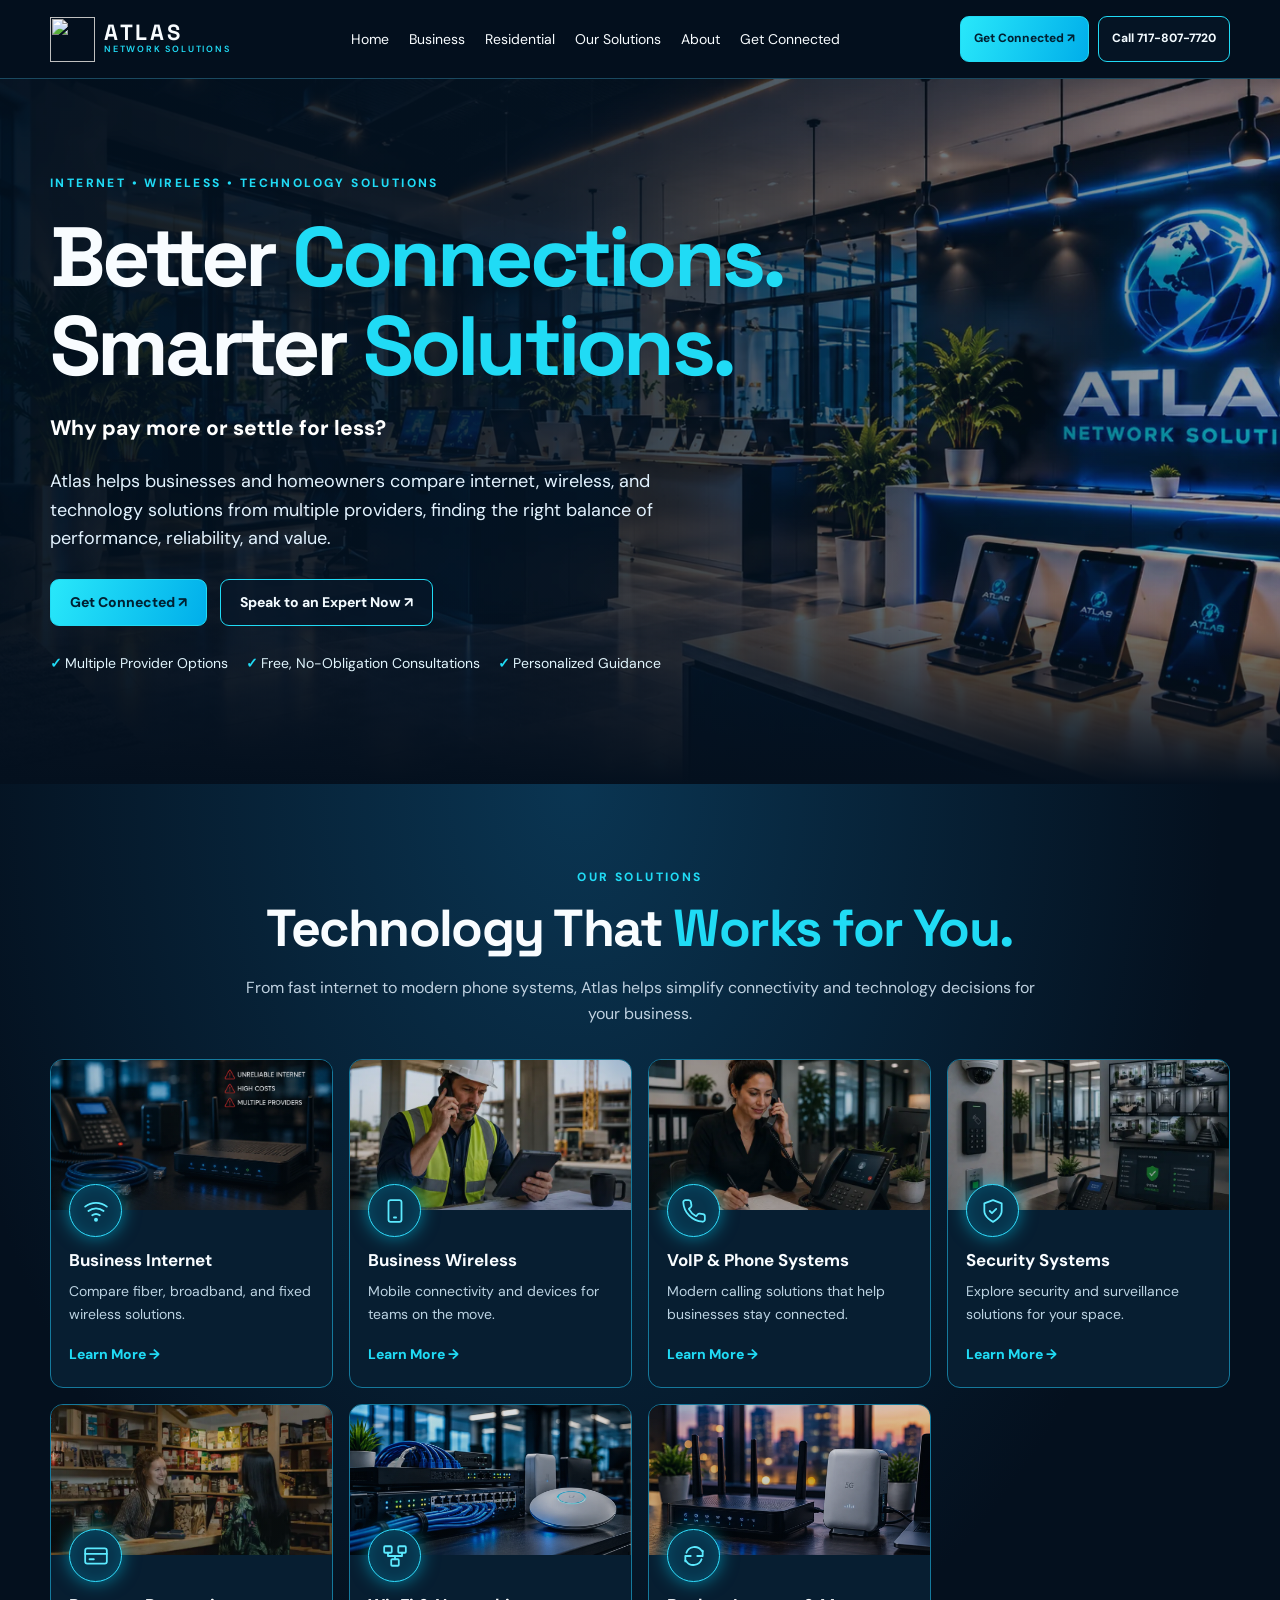
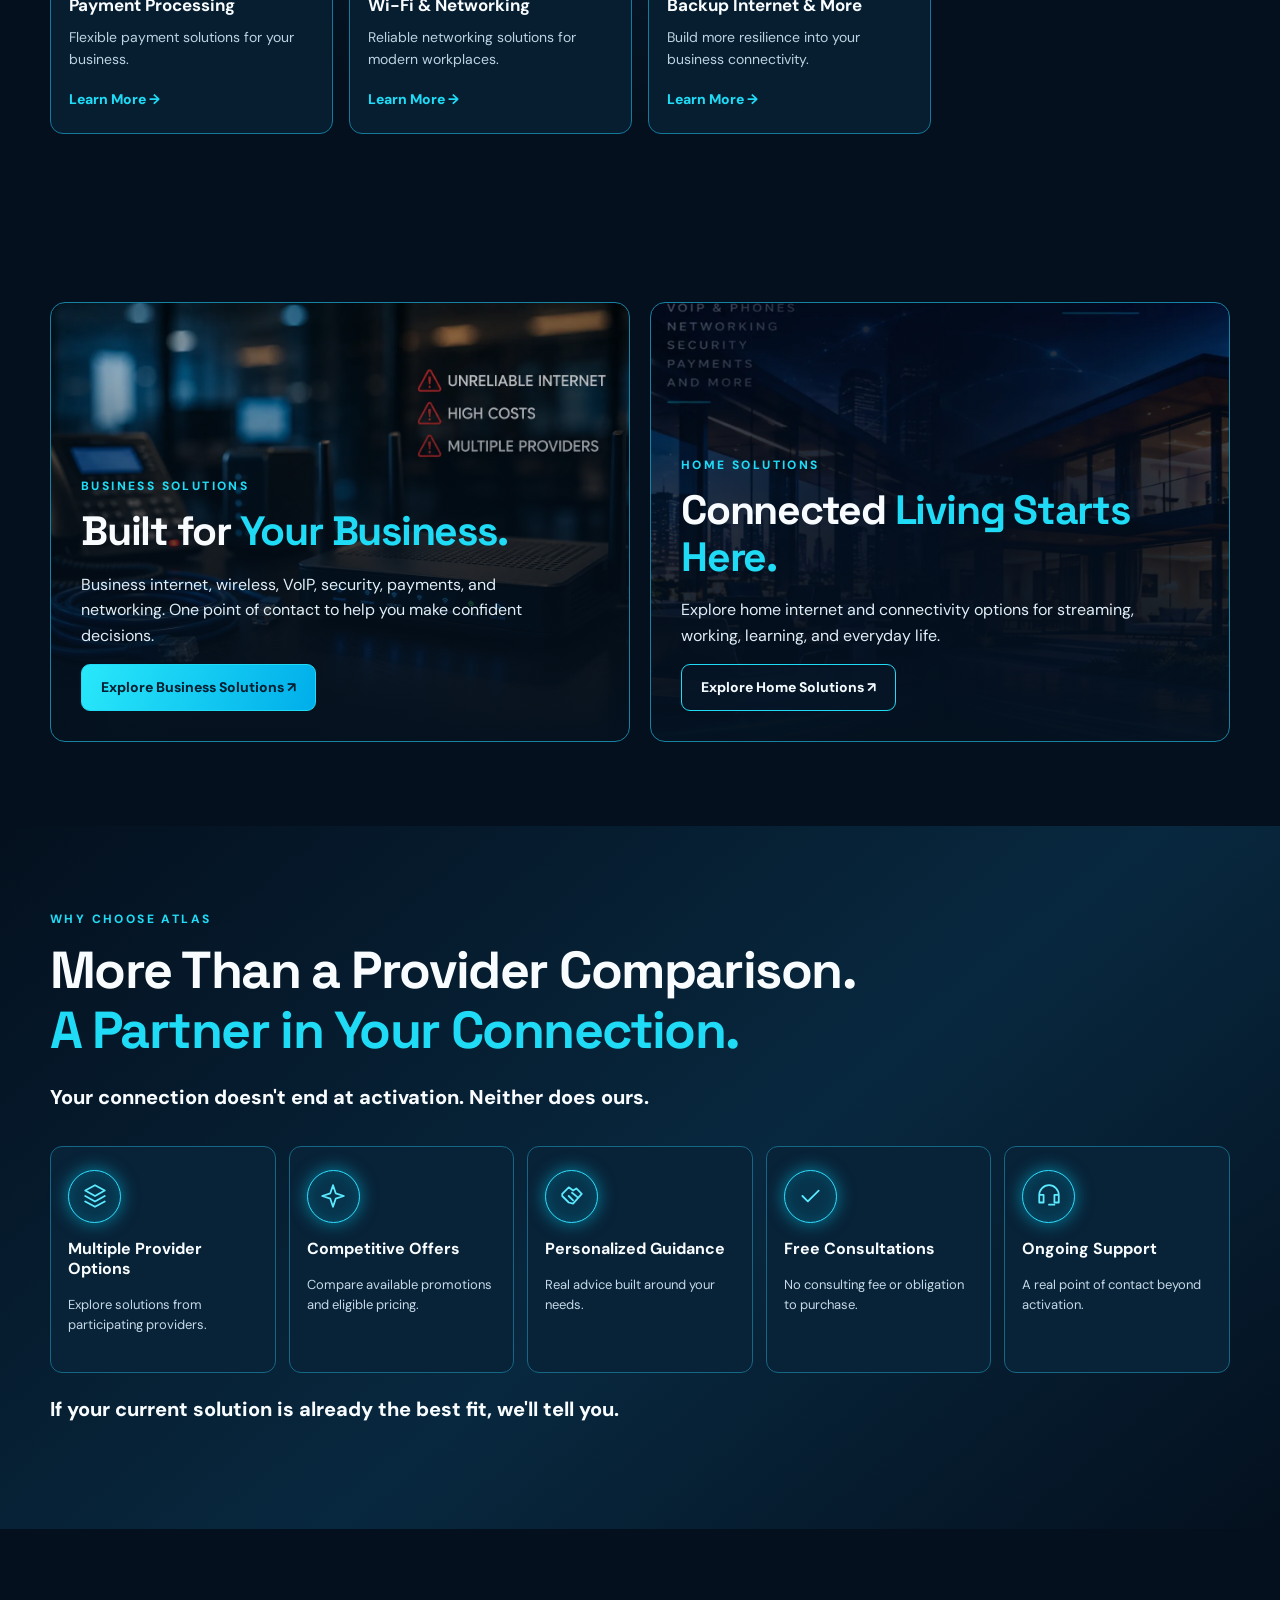
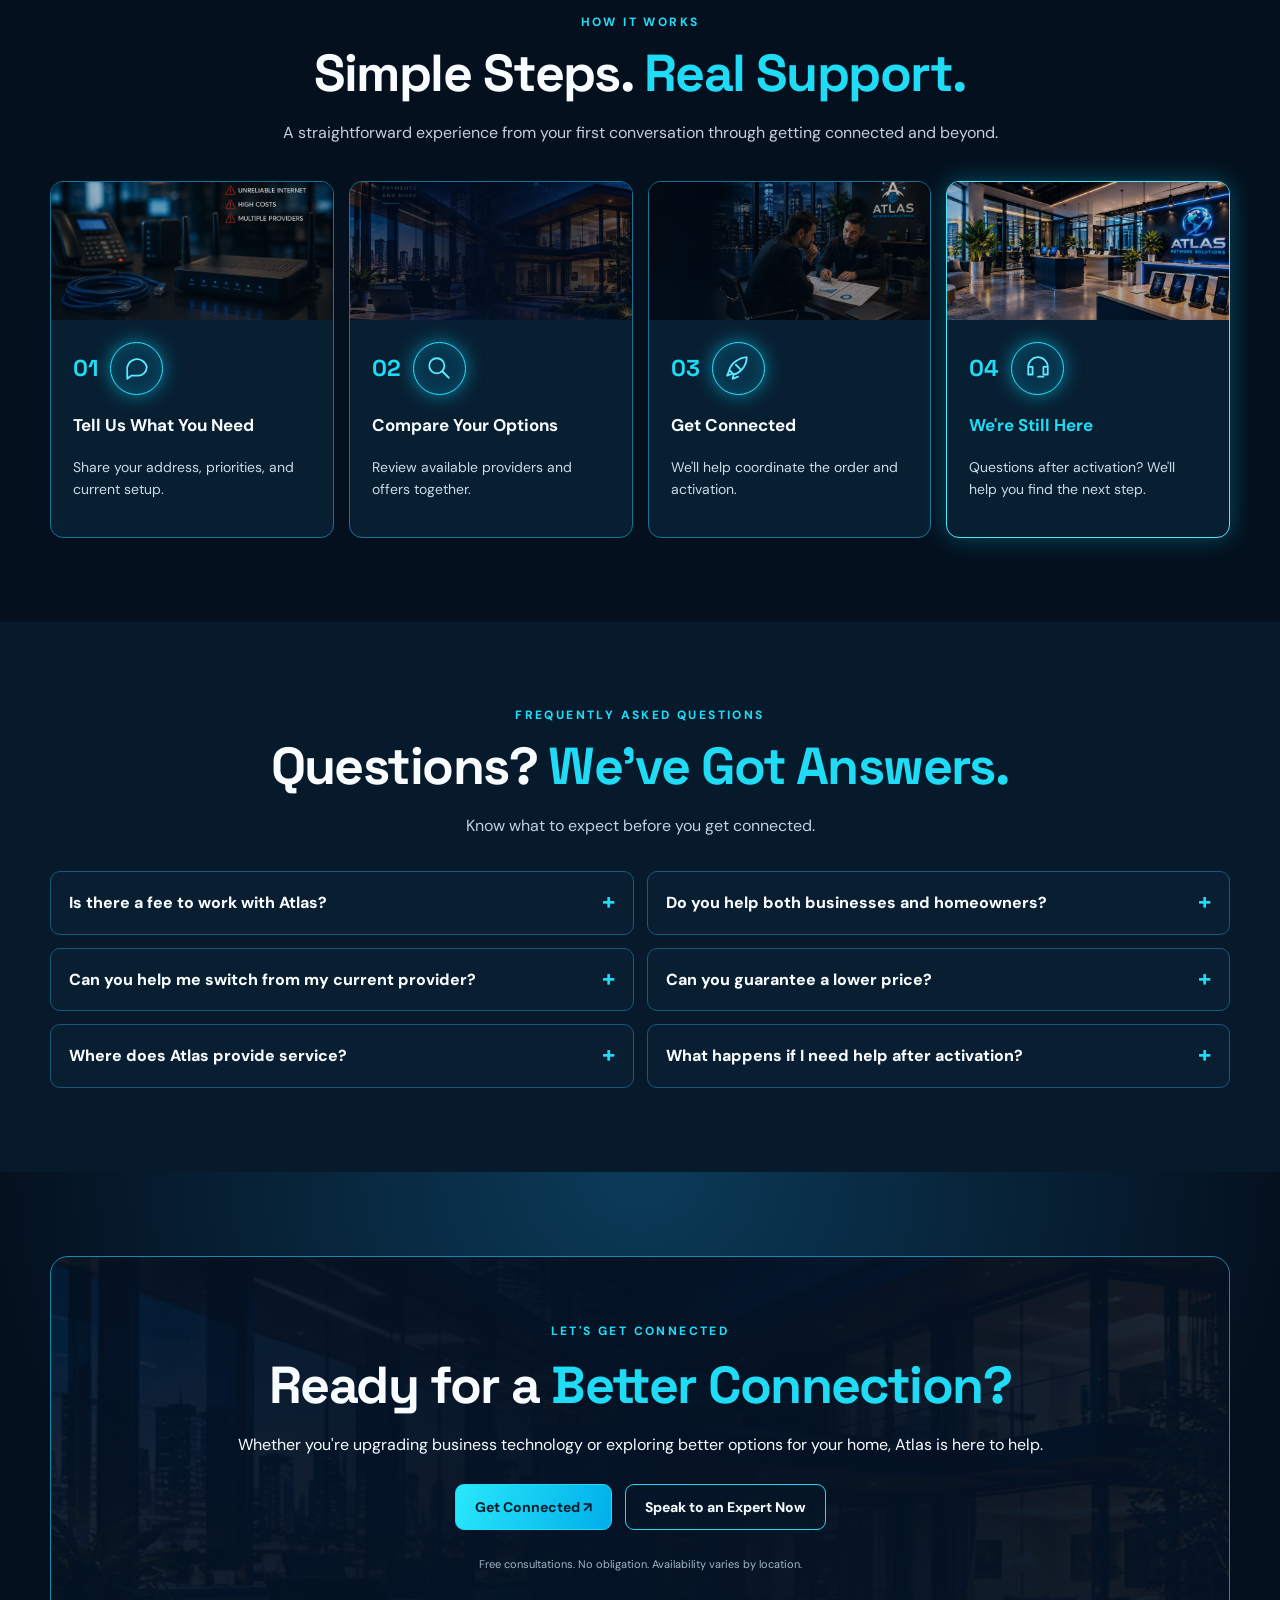
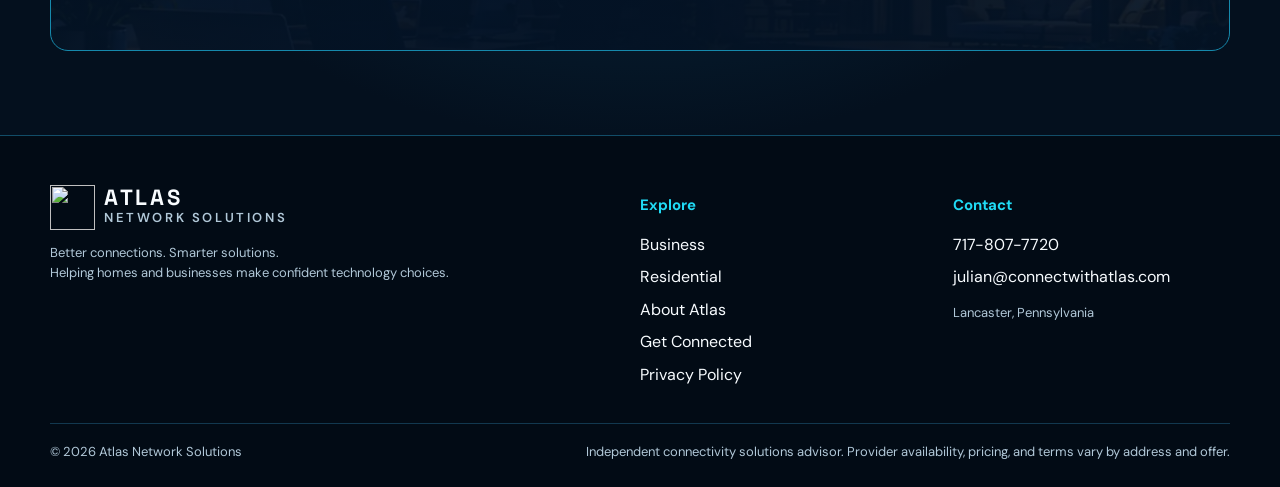
==== commit c2eb35e2: "Use approved Wi-Fi and backup internet service-card assets" ====
--- a/index.html
+++ b/index.html
@@ -7,7 +7,7 @@
 @media(prefers-reduced-motion:reduce){html{scroll-behavior:auto}*,*:before,*:after{transition:none!important}}
 </style></head><body><a class="skip" href="#main">Skip to content</a><header class="top"><div class="container top-inner"><a class="brand" href="index.html" aria-label="Atlas Network Solutions home"><img src="https://i.ibb.co/m5kw20mR/new-logo.png" alt=""><span>ATLAS<small>NETWORK SOLUTIONS</small></span></a><nav class="nav" id="nav" aria-label="Main navigation"><a href="index.html" aria-current="page">Home</a><a href="business.html">Business</a><a href="residential.html">Residential</a><a href="#solutions">Our Solutions</a><a href="about.html">About</a><a href="get-connected.html">Get Connected</a></nav><div class="top-actions"><a class="btn btn-primary" href="get-connected.html">Get Connected ↗</a><a class="btn btn-ghost" href="tel:+17178077720">Call 717-807-7720</a></div><button class="menu" aria-controls="nav" aria-expanded="false" aria-label="Open menu" id="menu">☰</button></div></header>
 <main id="main"><section class="hero"><div class="container"><div class="hero-content"><div class="eyebrow">Internet • Wireless • Technology Solutions</div><h1>Better <span class="accent">Connections.</span><br>Smarter <span class="accent">Solutions.</span></h1><p class="tagline">Why pay more or settle for less?</p><p>Atlas helps businesses and homeowners compare internet, wireless, and technology solutions from multiple providers, finding the right balance of performance, reliability, and value.</p><div class="actions"><a class="btn btn-primary" href="get-connected.html">Get Connected ↗</a><a class="btn btn-ghost" href="tel:+17178077720">Speak to an Expert Now ↗</a></div><div class="proof"><span>Multiple Provider Options</span><span>Free, No-Obligation Consultations</span><span>Personalized Guidance</span></div></div></div></section>
-<section class="section solutions" id="solutions"><div class="container"><div class="center"><div class="eyebrow">Our Solutions</div><h2>Technology That <span class="accent">Works for You.</span></h2><p class="muted section-intro">From fast internet to modern phone systems, Atlas helps simplify connectivity and technology decisions for your business.</p></div><div class="cards"><article class="service"><div class="service-photo" role="img" aria-label="Business Internet" style="--img:url('assets/office.webp')"></div><div class="service-body"><span class="glow-icon"><svg aria-hidden="true" viewBox="0 0 24 24" fill="none" stroke="currentColor" stroke-width="1.65" stroke-linecap="round" stroke-linejoin="round"><path d="M2 8a16 16 0 0 1 20 0M5 12a11 11 0 0 1 14 0M8.5 16a6 6 0 0 1 7 0"/><circle cx="12" cy="20" r="1"/></svg></span><h3>Business Internet</h3><p>Compare fiber, broadband, and fixed wireless solutions.</p><a href="business.html">Learn More →</a></div></article><article class="service"><div class="service-photo" role="img" aria-label="Business Wireless" style="--img:url('assets/wireless.webp')"></div><div class="service-body"><span class="glow-icon"><svg aria-hidden="true" viewBox="0 0 24 24" fill="none" stroke="currentColor" stroke-width="1.65" stroke-linecap="round" stroke-linejoin="round"><rect x="6" y="2" width="12" height="20" rx="2"/><path d="M11 18h2"/></svg></span><h3>Business Wireless</h3><p>Mobile connectivity and devices for teams on the move.</p><a href="business.html">Learn More →</a></div></article><article class="service"><div class="service-photo" role="img" aria-label="VoIP & Phone Systems" style="--img:url('assets/voip.webp')"></div><div class="service-body"><span class="glow-icon"><svg aria-hidden="true" viewBox="0 0 24 24" fill="none" stroke="currentColor" stroke-width="1.65" stroke-linecap="round" stroke-linejoin="round"><path d="M22 16.9v3a2 2 0 0 1-2.2 2A19 19 0 0 1 2.1 4.2 2 2 0 0 1 4.1 2h3a2 2 0 0 1 2 1.7l.5 3a2 2 0 0 1-.6 1.8L7.2 10a16 16 0 0 0 6.8 6.8l1.5-1.8a2 2 0 0 1 1.8-.6l3 .5a2 2 0 0 1 1.7 2Z"/></svg></span><h3>VoIP & Phone Systems</h3><p>Modern calling solutions that help businesses stay connected.</p><a href="business.html">Learn More →</a></div></article><article class="service"><div class="service-photo" role="img" aria-label="Security Systems" style="--img:url('assets/security.webp')"></div><div class="service-body"><span class="glow-icon"><svg aria-hidden="true" viewBox="0 0 24 24" fill="none" stroke="currentColor" stroke-width="1.65" stroke-linecap="round" stroke-linejoin="round"><path d="M12 22s8-4 8-10V5l-8-3-8 3v7c0 6 8 10 8 10Z"/><path d="m9 12 2 2 4-4"/></svg></span><h3>Security Systems</h3><p>Explore security and surveillance solutions for your space.</p><a href="business.html">Learn More →</a></div></article><article class="service"><div class="service-photo" role="img" aria-label="Payment Processing" style="--img:url('assets/payments.webp')"></div><div class="service-body"><span class="glow-icon"><svg aria-hidden="true" viewBox="0 0 24 24" fill="none" stroke="currentColor" stroke-width="1.65" stroke-linecap="round" stroke-linejoin="round"><rect x="2" y="5" width="20" height="14" rx="2"/><path d="M2 10h20M6 15h4"/></svg></span><h3>Payment Processing</h3><p>Flexible payment solutions for your business.</p><a href="business.html">Learn More →</a></div></article><article class="service"><div class="service-photo" role="img" aria-label="Wi-Fi & Networking" style="--img:url('assets/hero.jpg')"></div><div class="service-body"><span class="glow-icon"><svg aria-hidden="true" viewBox="0 0 24 24" fill="none" stroke="currentColor" stroke-width="1.65" stroke-linecap="round" stroke-linejoin="round"><rect x="2" y="3" width="7" height="6" rx="1"/><rect x="15" y="3" width="7" height="6" rx="1"/><rect x="8.5" y="15" width="7" height="6" rx="1"/><path d="M5.5 9v3h13V9M12 12v3"/></svg></span><h3>Wi-Fi & Networking</h3><p>Reliable networking solutions for modern workplaces.</p><a href="business.html">Learn More →</a></div></article><article class="service"><div class="service-photo" role="img" aria-label="Backup Internet & More" style="--img:url('assets/office.webp')"></div><div class="service-body"><span class="glow-icon"><svg aria-hidden="true" viewBox="0 0 24 24" fill="none" stroke="currentColor" stroke-width="1.65" stroke-linecap="round" stroke-linejoin="round"><path d="M20 7v5h-5M4 17v-5h5"/><path d="M5 9a8 8 0 0 1 14-2l1 1M4 16l1 1a8 8 0 0 0 14-2"/></svg></span><h3>Backup Internet & More</h3><p>Build more resilience into your business connectivity.</p><a href="business.html">Learn More →</a></div></article></div></div></section>
+<section class="section solutions" id="solutions"><div class="container"><div class="center"><div class="eyebrow">Our Solutions</div><h2>Technology That <span class="accent">Works for You.</span></h2><p class="muted section-intro">From fast internet to modern phone systems, Atlas helps simplify connectivity and technology decisions for your business.</p></div><div class="cards"><article class="service"><div class="service-photo" role="img" aria-label="Business Internet" style="--img:url('assets/office.webp')"></div><div class="service-body"><span class="glow-icon"><svg aria-hidden="true" viewBox="0 0 24 24" fill="none" stroke="currentColor" stroke-width="1.65" stroke-linecap="round" stroke-linejoin="round"><path d="M2 8a16 16 0 0 1 20 0M5 12a11 11 0 0 1 14 0M8.5 16a6 6 0 0 1 7 0"/><circle cx="12" cy="20" r="1"/></svg></span><h3>Business Internet</h3><p>Compare fiber, broadband, and fixed wireless solutions.</p><a href="business.html">Learn More →</a></div></article><article class="service"><div class="service-photo" role="img" aria-label="Business Wireless" style="--img:url('assets/wireless.webp')"></div><div class="service-body"><span class="glow-icon"><svg aria-hidden="true" viewBox="0 0 24 24" fill="none" stroke="currentColor" stroke-width="1.65" stroke-linecap="round" stroke-linejoin="round"><rect x="6" y="2" width="12" height="20" rx="2"/><path d="M11 18h2"/></svg></span><h3>Business Wireless</h3><p>Mobile connectivity and devices for teams on the move.</p><a href="business.html">Learn More →</a></div></article><article class="service"><div class="service-photo" role="img" aria-label="VoIP & Phone Systems" style="--img:url('assets/voip.webp')"></div><div class="service-body"><span class="glow-icon"><svg aria-hidden="true" viewBox="0 0 24 24" fill="none" stroke="currentColor" stroke-width="1.65" stroke-linecap="round" stroke-linejoin="round"><path d="M22 16.9v3a2 2 0 0 1-2.2 2A19 19 0 0 1 2.1 4.2 2 2 0 0 1 4.1 2h3a2 2 0 0 1 2 1.7l.5 3a2 2 0 0 1-.6 1.8L7.2 10a16 16 0 0 0 6.8 6.8l1.5-1.8a2 2 0 0 1 1.8-.6l3 .5a2 2 0 0 1 1.7 2Z"/></svg></span><h3>VoIP & Phone Systems</h3><p>Modern calling solutions that help businesses stay connected.</p><a href="business.html">Learn More →</a></div></article><article class="service"><div class="service-photo" role="img" aria-label="Security Systems" style="--img:url('assets/security.webp')"></div><div class="service-body"><span class="glow-icon"><svg aria-hidden="true" viewBox="0 0 24 24" fill="none" stroke="currentColor" stroke-width="1.65" stroke-linecap="round" stroke-linejoin="round"><path d="M12 22s8-4 8-10V5l-8-3-8 3v7c0 6 8 10 8 10Z"/><path d="m9 12 2 2 4-4"/></svg></span><h3>Security Systems</h3><p>Explore security and surveillance solutions for your space.</p><a href="business.html">Learn More →</a></div></article><article class="service"><div class="service-photo" role="img" aria-label="Payment Processing" style="--img:url('assets/payments.webp')"></div><div class="service-body"><span class="glow-icon"><svg aria-hidden="true" viewBox="0 0 24 24" fill="none" stroke="currentColor" stroke-width="1.65" stroke-linecap="round" stroke-linejoin="round"><rect x="2" y="5" width="20" height="14" rx="2"/><path d="M2 10h20M6 15h4"/></svg></span><h3>Payment Processing</h3><p>Flexible payment solutions for your business.</p><a href="business.html">Learn More →</a></div></article><article class="service"><div class="service-photo" role="img" aria-label="Wi-Fi & Networking" style="--img:url('assets/wifi-networking.webp')"></div><div class="service-body"><span class="glow-icon"><svg aria-hidden="true" viewBox="0 0 24 24" fill="none" stroke="currentColor" stroke-width="1.65" stroke-linecap="round" stroke-linejoin="round"><rect x="2" y="3" width="7" height="6" rx="1"/><rect x="15" y="3" width="7" height="6" rx="1"/><rect x="8.5" y="15" width="7" height="6" rx="1"/><path d="M5.5 9v3h13V9M12 12v3"/></svg></span><h3>Wi-Fi & Networking</h3><p>Reliable networking solutions for modern workplaces.</p><a href="business.html">Learn More →</a></div></article><article class="service"><div class="service-photo" role="img" aria-label="Backup Internet & More" style="--img:url('assets/backup-internet.webp')"></div><div class="service-body"><span class="glow-icon"><svg aria-hidden="true" viewBox="0 0 24 24" fill="none" stroke="currentColor" stroke-width="1.65" stroke-linecap="round" stroke-linejoin="round"><path d="M20 7v5h-5M4 17v-5h5"/><path d="M5 9a8 8 0 0 1 14-2l1 1M4 16l1 1a8 8 0 0 0 14-2"/></svg></span><h3>Backup Internet & More</h3><p>Build more resilience into your business connectivity.</p><a href="business.html">Learn More →</a></div></article></div></div></section>
 <section class="section"><div class="container audiences"><article class="audience" style="--img:url('assets/office.webp')"><div class="audience-content"><div class="eyebrow">Business Solutions</div><h2>Built for <span class="accent">Your Business.</span></h2><p>Business internet, wireless, VoIP, security, payments, and networking. One point of contact to help you make confident decisions.</p><a class="btn btn-primary" href="business.html">Explore Business Solutions ↗</a></div></article><article class="audience" style="--img:url('assets/showroom.webp')"><div class="audience-content"><div class="eyebrow">Home Solutions</div><h2>Connected <span class="accent">Living Starts Here.</span></h2><p>Explore home internet and connectivity options for streaming, working, learning, and everyday life.</p><a class="btn btn-ghost" href="residential.html">Explore Home Solutions ↗</a></div></article></div></section>
 <section class="section why"><div class="container"><div class="eyebrow">Why Choose Atlas</div><h2>More Than a Provider Comparison.<br><span class="accent">A Partner in Your Connection.</span></h2><p class="statement">Your connection doesn't end at activation. Neither does ours.</p><div class="benefits"><article class="benefit"><span class="glow-icon"><svg aria-hidden="true" viewBox="0 0 24 24" fill="none" stroke="currentColor" stroke-width="1.65" stroke-linecap="round" stroke-linejoin="round"><path d="m12 2 9 5-9 5-9-5 9-5ZM3 12l9 5 9-5M3 17l9 5 9-5"/></svg></span><h3>Multiple Provider Options</h3><p>Explore solutions from participating providers.</p></article><article class="benefit"><span class="glow-icon"><svg aria-hidden="true" viewBox="0 0 24 24" fill="none" stroke="currentColor" stroke-width="1.65" stroke-linecap="round" stroke-linejoin="round"><path d="m12 2 2.5 7.5L22 12l-7.5 2.5L12 22l-2.5-7.5L2 12l7.5-2.5L12 2Z"/></svg></span><h3>Competitive Offers</h3><p>Compare available promotions and eligible pricing.</p></article><article class="benefit"><span class="glow-icon"><svg aria-hidden="true" viewBox="0 0 24 24" fill="none" stroke="currentColor" stroke-width="1.65" stroke-linecap="round" stroke-linejoin="round"><path d="M3 10 9 4l4 3 3-2 5 5-8 9-4-1-6-6ZM9 12l4 4M12 9l5 4"/></svg></span><h3>Personalized Guidance</h3><p>Real advice built around your needs.</p></article><article class="benefit"><span class="glow-icon"><svg aria-hidden="true" viewBox="0 0 24 24" fill="none" stroke="currentColor" stroke-width="1.65" stroke-linecap="round" stroke-linejoin="round"><path d="m5 12 5 5L20 7"/></svg></span><h3>Free Consultations</h3><p>No consulting fee or obligation to purchase.</p></article><article class="benefit"><span class="glow-icon"><svg aria-hidden="true" viewBox="0 0 24 24" fill="none" stroke="currentColor" stroke-width="1.65" stroke-linecap="round" stroke-linejoin="round"><path d="M3 14v-3a9 9 0 0 1 18 0v3M3 14v4h4v-7H3v3ZM21 14v4h-4v-7h4v3ZM17 20h-5"/></svg></span><h3>Ongoing Support</h3><p>A real point of contact beyond activation.</p></article></div><p class="statement">If your current solution is already the best fit, we'll tell you.</p></div></section>
 <section class="section" id="how"><div class="container"><div class="center"><div class="eyebrow">How It Works</div><h2>Simple Steps. <span class="accent">Real Support.</span></h2><p class="muted section-intro">A straightforward experience from your first conversation through getting connected and beyond.</p></div><div class="steps"><article class="step "><div class="step-photo" aria-hidden="true" style="--img:url('assets/office.webp')"></div><div class="step-body"><div class="step-top"><span class="number">01</span><span class="glow-icon"><svg aria-hidden="true" viewBox="0 0 24 24" fill="none" stroke="currentColor" stroke-width="1.65" stroke-linecap="round" stroke-linejoin="round"><path d="M21 11a8 8 0 0 1-8 8H7l-4 3v-7a8 8 0 1 1 18-4Z"/></svg></span></div><h3>Tell Us What You Need</h3><p>Share your address, priorities, and current setup.</p></div></article><article class="step "><div class="step-photo" style="--img:url('assets/showroom.webp')"></div><div class="step-body"><div class="step-top"><span class="number">02</span><span class="glow-icon"><svg aria-hidden="true" viewBox="0 0 24 24" fill="none" stroke="currentColor" stroke-width="1.65" stroke-linecap="round" stroke-linejoin="round"><circle cx="10" cy="10" r="7"/><path d="m15 15 6 6"/></svg></span></div><h3>Compare Your Options</h3><p>Review available providers and offers together.</p></div></article><article class="step "><div class="step-photo" style="--img:url('assets/support.webp')"></div><div class="step-body"><div class="step-top"><span class="number">03</span><span class="glow-icon"><svg aria-hidden="true" viewBox="0 0 24 24" fill="none" stroke="currentColor" stroke-width="1.65" stroke-linecap="round" stroke-linejoin="round"><path d="M4 14c1-5 7-11 16-12 0 9-7 15-12 16l-4-4ZM10 9l5 5M4 14l-2 5 5-2M8 18l-1 4 5-2"/></svg></span></div><h3>Get Connected</h3><p>We'll help coordinate the order and activation.</p></div></article><article class="step featured"><div class="step-photo" style="--img:url('assets/showroom-hero.webp')"></div><div class="step-body"><div class="step-top"><span class="number">04</span><span class="glow-icon"><svg aria-hidden="true" viewBox="0 0 24 24" fill="none" stroke="currentColor" stroke-width="1.65" stroke-linecap="round" stroke-linejoin="round"><path d="M3 14v-3a9 9 0 0 1 18 0v3M3 14v4h4v-7H3v3ZM21 14v4h-4v-7h4v3ZM17 20h-5"/></svg></span></div><h3>We're Still Here</h3><p>Questions after activation? We'll help you find the next step.</p></div></article></div></div></section>
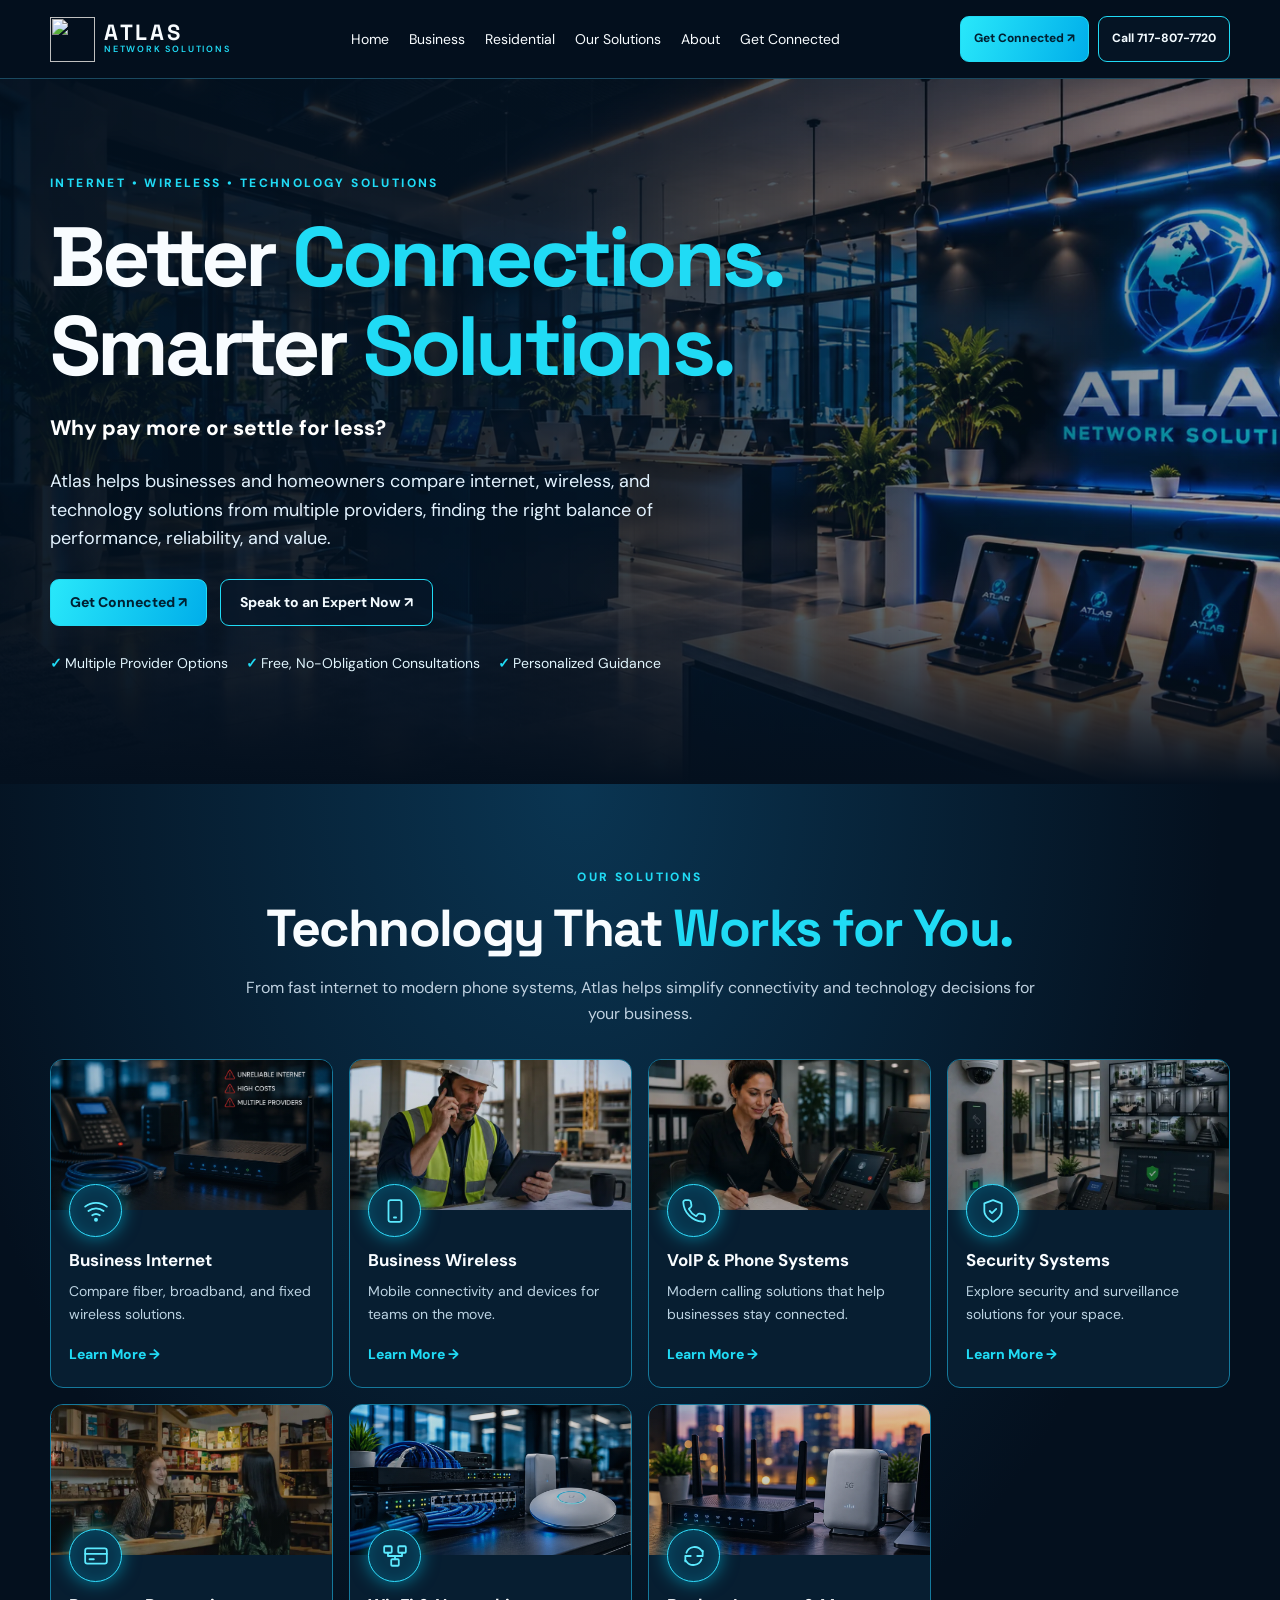
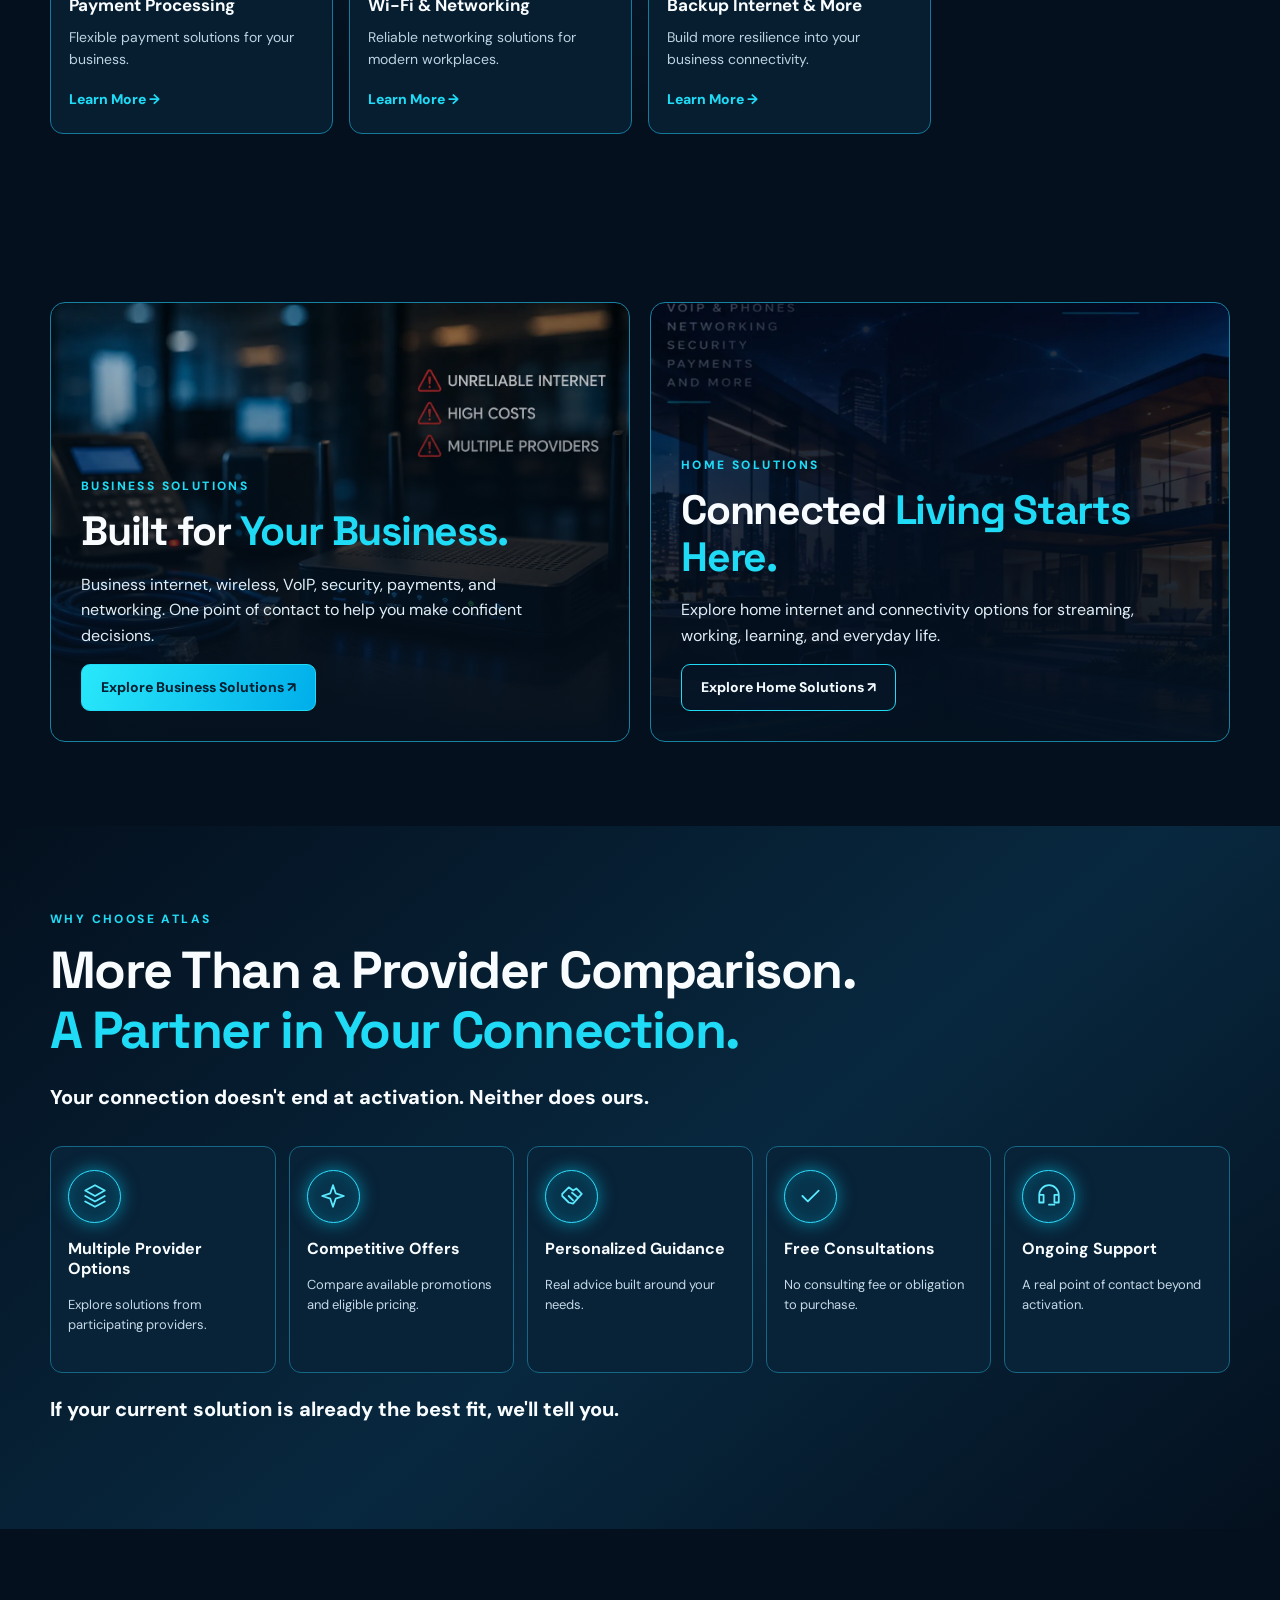
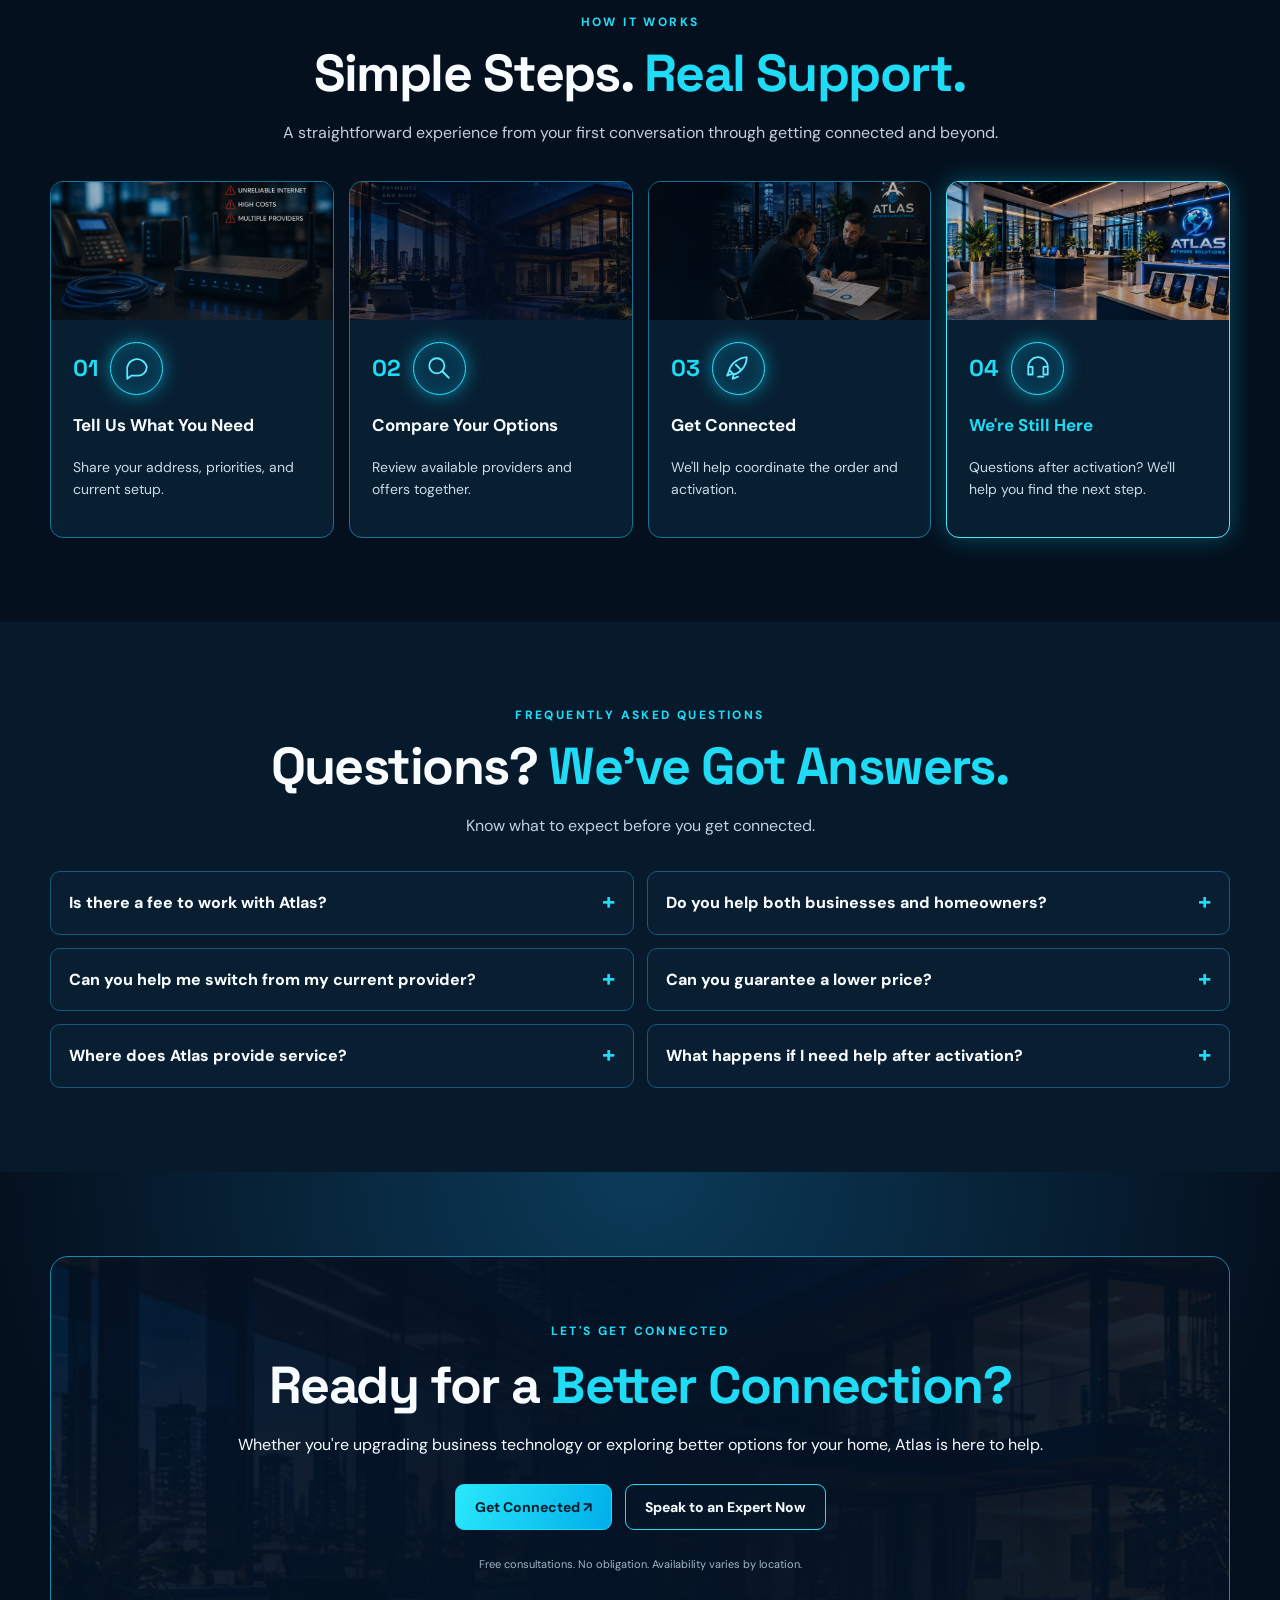
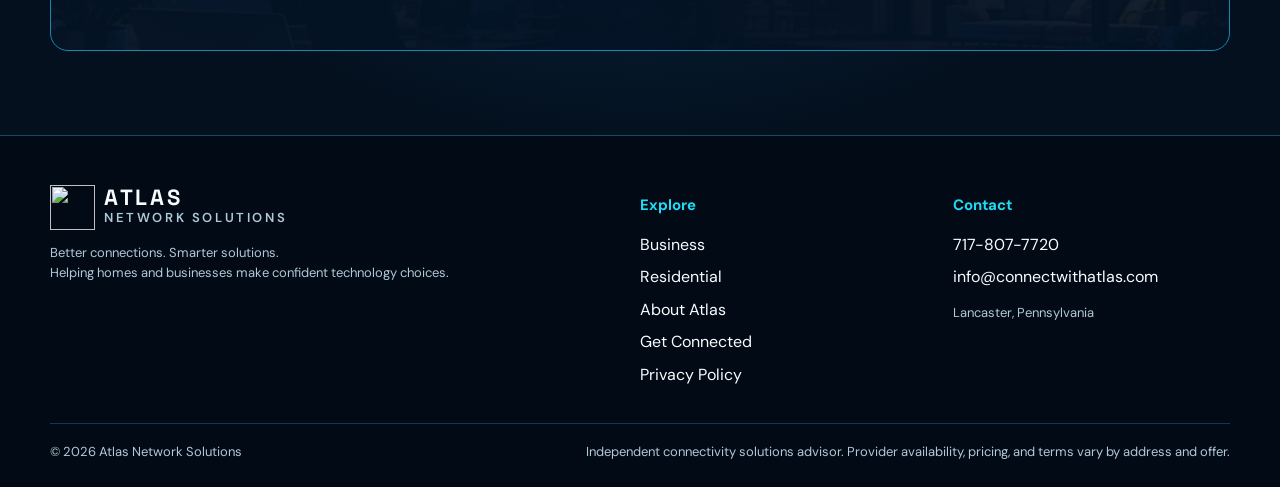
==== commit adce8aa0: "Final polish: standardize Atlas contact details and fix privacy page logo" ====
--- a/index.html
+++ b/index.html
@@ -13,4 +13,4 @@
 <section class="section" id="how"><div class="container"><div class="center"><div class="eyebrow">How It Works</div><h2>Simple Steps. <span class="accent">Real Support.</span></h2><p class="muted section-intro">A straightforward experience from your first conversation through getting connected and beyond.</p></div><div class="steps"><article class="step "><div class="step-photo" aria-hidden="true" style="--img:url('assets/office.webp')"></div><div class="step-body"><div class="step-top"><span class="number">01</span><span class="glow-icon"><svg aria-hidden="true" viewBox="0 0 24 24" fill="none" stroke="currentColor" stroke-width="1.65" stroke-linecap="round" stroke-linejoin="round"><path d="M21 11a8 8 0 0 1-8 8H7l-4 3v-7a8 8 0 1 1 18-4Z"/></svg></span></div><h3>Tell Us What You Need</h3><p>Share your address, priorities, and current setup.</p></div></article><article class="step "><div class="step-photo" style="--img:url('assets/showroom.webp')"></div><div class="step-body"><div class="step-top"><span class="number">02</span><span class="glow-icon"><svg aria-hidden="true" viewBox="0 0 24 24" fill="none" stroke="currentColor" stroke-width="1.65" stroke-linecap="round" stroke-linejoin="round"><circle cx="10" cy="10" r="7"/><path d="m15 15 6 6"/></svg></span></div><h3>Compare Your Options</h3><p>Review available providers and offers together.</p></div></article><article class="step "><div class="step-photo" style="--img:url('assets/support.webp')"></div><div class="step-body"><div class="step-top"><span class="number">03</span><span class="glow-icon"><svg aria-hidden="true" viewBox="0 0 24 24" fill="none" stroke="currentColor" stroke-width="1.65" stroke-linecap="round" stroke-linejoin="round"><path d="M4 14c1-5 7-11 16-12 0 9-7 15-12 16l-4-4ZM10 9l5 5M4 14l-2 5 5-2M8 18l-1 4 5-2"/></svg></span></div><h3>Get Connected</h3><p>We'll help coordinate the order and activation.</p></div></article><article class="step featured"><div class="step-photo" style="--img:url('assets/showroom-hero.webp')"></div><div class="step-body"><div class="step-top"><span class="number">04</span><span class="glow-icon"><svg aria-hidden="true" viewBox="0 0 24 24" fill="none" stroke="currentColor" stroke-width="1.65" stroke-linecap="round" stroke-linejoin="round"><path d="M3 14v-3a9 9 0 0 1 18 0v3M3 14v4h4v-7H3v3ZM21 14v4h-4v-7h4v3ZM17 20h-5"/></svg></span></div><h3>We're Still Here</h3><p>Questions after activation? We'll help you find the next step.</p></div></article></div></div></section>
 <section class="section faq" id="faq"><div class="container"><div class="center"><div class="eyebrow">Frequently Asked Questions</div><h2>Questions? <span class="accent">We've Got Answers.</span></h2><p class="muted section-intro">Know what to expect before you get connected.</p></div><div class="faq-grid"><details><summary>Is there a fee to work with Atlas?</summary><p>No. Atlas offers free, no-obligation consultations and is compensated by participating providers.</p></details><details><summary>Do you help both businesses and homeowners?</summary><p>Yes. We help businesses and residential customers explore eligible connectivity solutions.</p></details><details><summary>Can you help me switch from my current provider?</summary><p>Yes. We can help compare options and coordinate eligible new orders or transitions.</p></details><details><summary>Can you guarantee a lower price?</summary><p>No. Pricing, eligibility, and availability vary by provider and address. If your current setup is the better fit, we'll tell you.</p></details><details><summary>Where does Atlas provide service?</summary><p>Atlas is based in Lancaster, Pennsylvania, and works across multiple markets, depending on provider availability.</p></details><details><summary>What happens if I need help after activation?</summary><p>Atlas can help with provider coordination and account questions. Network repairs and carrier technical support remain with the provider.</p></details></div></div></section>
 <section class="section cta"><div class="container"><div class="cta-panel"><div class="eyebrow">Let's Get Connected</div><h2>Ready for a <span class="accent">Better Connection?</span></h2><p>Whether you're upgrading business technology or exploring better options for your home, Atlas is here to help.</p><div class="actions"><a class="btn btn-primary" href="get-connected.html">Get Connected ↗</a><a class="btn btn-ghost" href="tel:+17178077720">Speak to an Expert Now</a></div><p class="photo-note">Free consultations. No obligation. Availability varies by location.</p></div></div></section></main>
-<footer class="footer"><div class="container footer-grid"><div><a class="brand" href="index.html"><img src="https://i.ibb.co/m5kw20mR/new-logo.png" alt=""><span>ATLAS<small>NETWORK SOLUTIONS</small></span></a><p>Better connections. Smarter solutions.<br>Helping homes and businesses make confident technology choices.</p></div><div><h3>Explore</h3><a href="business.html">Business</a><a href="residential.html">Residential</a><a href="about.html">About Atlas</a><a href="get-connected.html">Get Connected</a><a href="privacy.html">Privacy Policy</a></div><div><h3>Contact</h3><a href="tel:+17178077720">717-807-7720</a><a href="mailto:julian@connectwithatlas.com">julian@connectwithatlas.com</a><p>Lancaster, Pennsylvania</p></div></div><div class="container footer-bottom"><small>© <span id="year">2026</span> Atlas Network Solutions</small><small>Independent connectivity solutions advisor. Provider availability, pricing, and terms vary by address and offer.</small></div></footer><script>document.getElementById('year').textContent=new Date().getFullYear();const m=document.getElementById('menu'),n=document.getElementById('nav');m.addEventListener('click',()=>{let o=n.classList.toggle('open');m.setAttribute('aria-expanded',String(o));m.setAttribute('aria-label',o?'Close menu':'Open menu');m.textContent=o?'✕':'☰'});n.querySelectorAll('a').forEach(a=>a.addEventListener('click',()=>{n.classList.remove('open');m.setAttribute('aria-expanded','false');m.setAttribute('aria-label','Open menu');m.textContent='☰'}));document.addEventListener('keydown',e=>{if(e.key==='Escape'){n.classList.remove('open');m.setAttribute('aria-expanded','false');m.setAttribute('aria-label','Open menu');m.textContent='☰'}});document.addEventListener('click',e=>{if(!e.target.closest('.top-inner')){n.classList.remove('open');m.setAttribute('aria-expanded','false');m.setAttribute('aria-label','Open menu');m.textContent='☰'}});</script></body></html>+<footer class="footer"><div class="container footer-grid"><div><a class="brand" href="index.html"><img src="https://i.ibb.co/m5kw20mR/new-logo.png" alt=""><span>ATLAS<small>NETWORK SOLUTIONS</small></span></a><p>Better connections. Smarter solutions.<br>Helping homes and businesses make confident technology choices.</p></div><div><h3>Explore</h3><a href="business.html">Business</a><a href="residential.html">Residential</a><a href="about.html">About Atlas</a><a href="get-connected.html">Get Connected</a><a href="privacy.html">Privacy Policy</a></div><div><h3>Contact</h3><a href="tel:+17178077720">717-807-7720</a><a href="mailto:info@connectwithatlas.com">info@connectwithatlas.com</a><p>Lancaster, Pennsylvania</p></div></div><div class="container footer-bottom"><small>© <span id="year">2026</span> Atlas Network Solutions</small><small>Independent connectivity solutions advisor. Provider availability, pricing, and terms vary by address and offer.</small></div></footer><script>document.getElementById('year').textContent=new Date().getFullYear();const m=document.getElementById('menu'),n=document.getElementById('nav');m.addEventListener('click',()=>{let o=n.classList.toggle('open');m.setAttribute('aria-expanded',String(o));m.setAttribute('aria-label',o?'Close menu':'Open menu');m.textContent=o?'✕':'☰'});n.querySelectorAll('a').forEach(a=>a.addEventListener('click',()=>{n.classList.remove('open');m.setAttribute('aria-expanded','false');m.setAttribute('aria-label','Open menu');m.textContent='☰'}));document.addEventListener('keydown',e=>{if(e.key==='Escape'){n.classList.remove('open');m.setAttribute('aria-expanded','false');m.setAttribute('aria-label','Open menu');m.textContent='☰'}});document.addEventListener('click',e=>{if(!e.target.closest('.top-inner')){n.classList.remove('open');m.setAttribute('aria-expanded','false');m.setAttribute('aria-label','Open menu');m.textContent='☰'}});</script></body></html>
